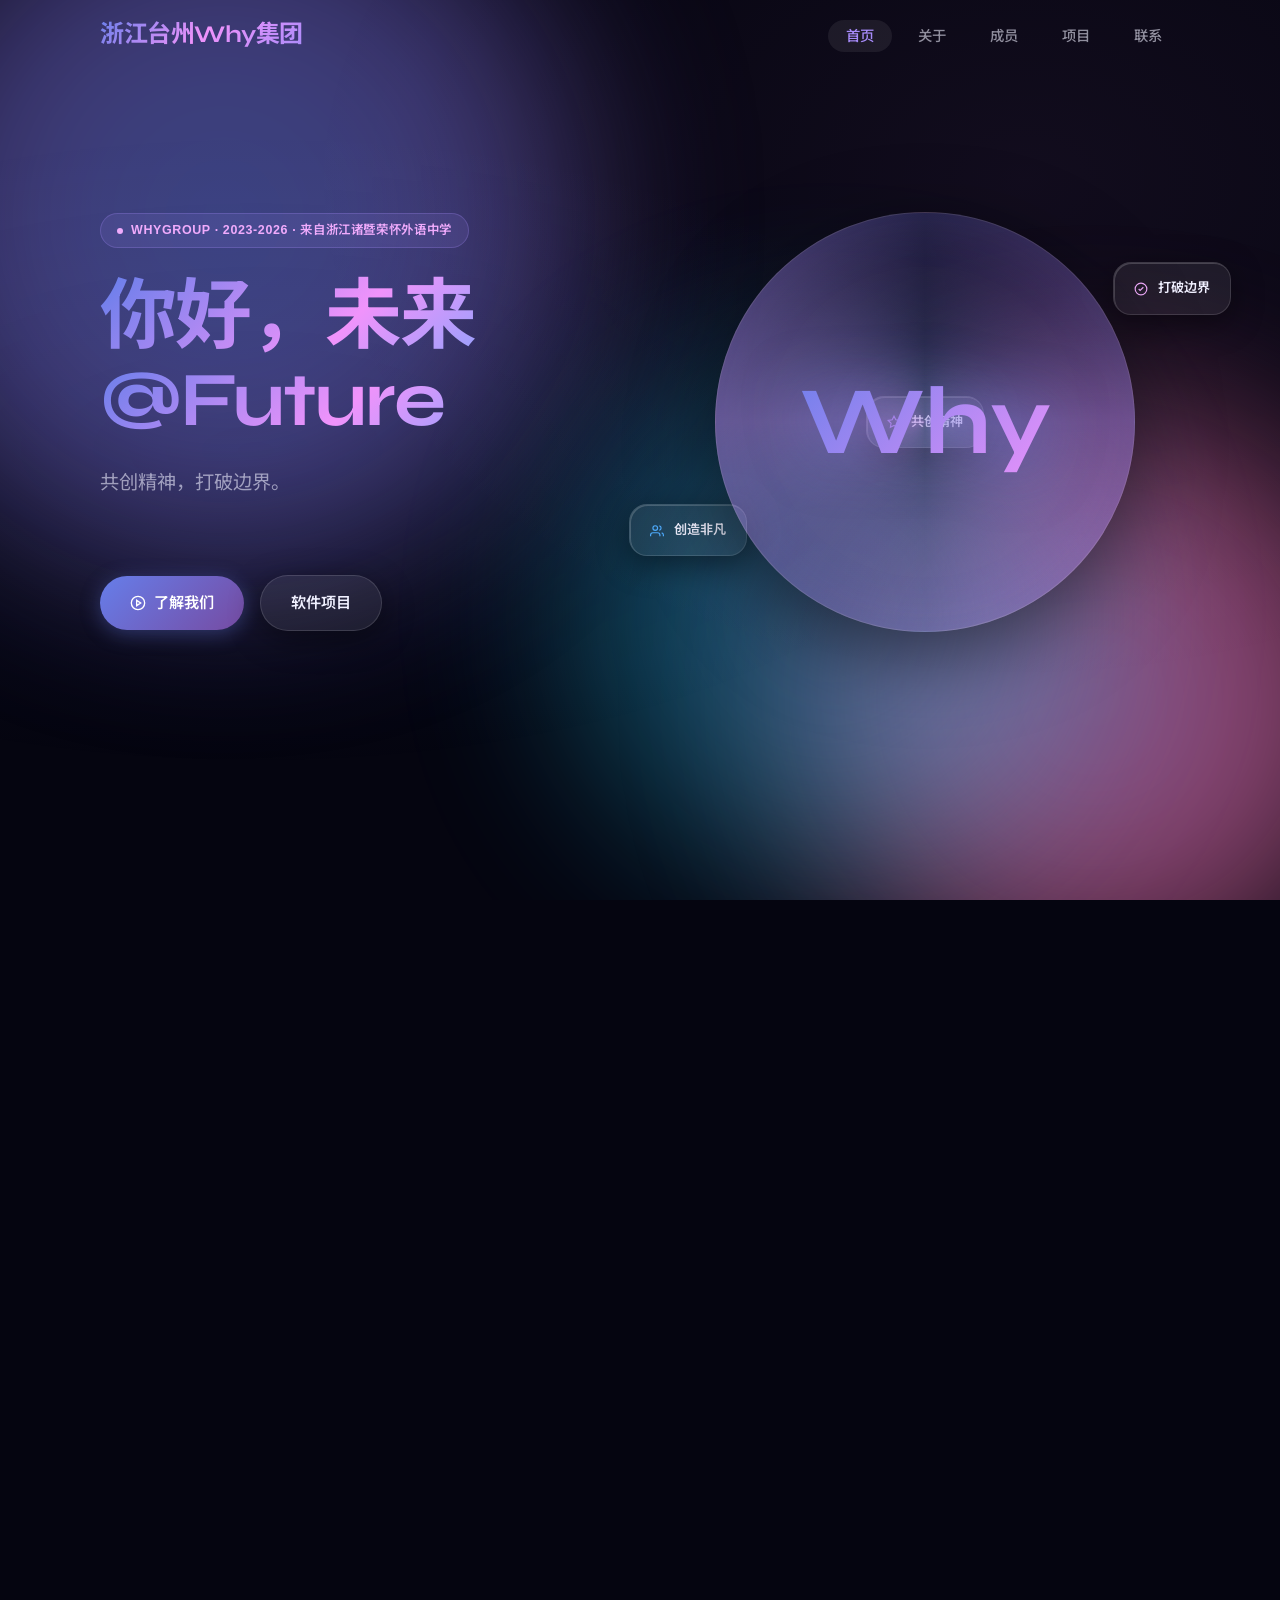
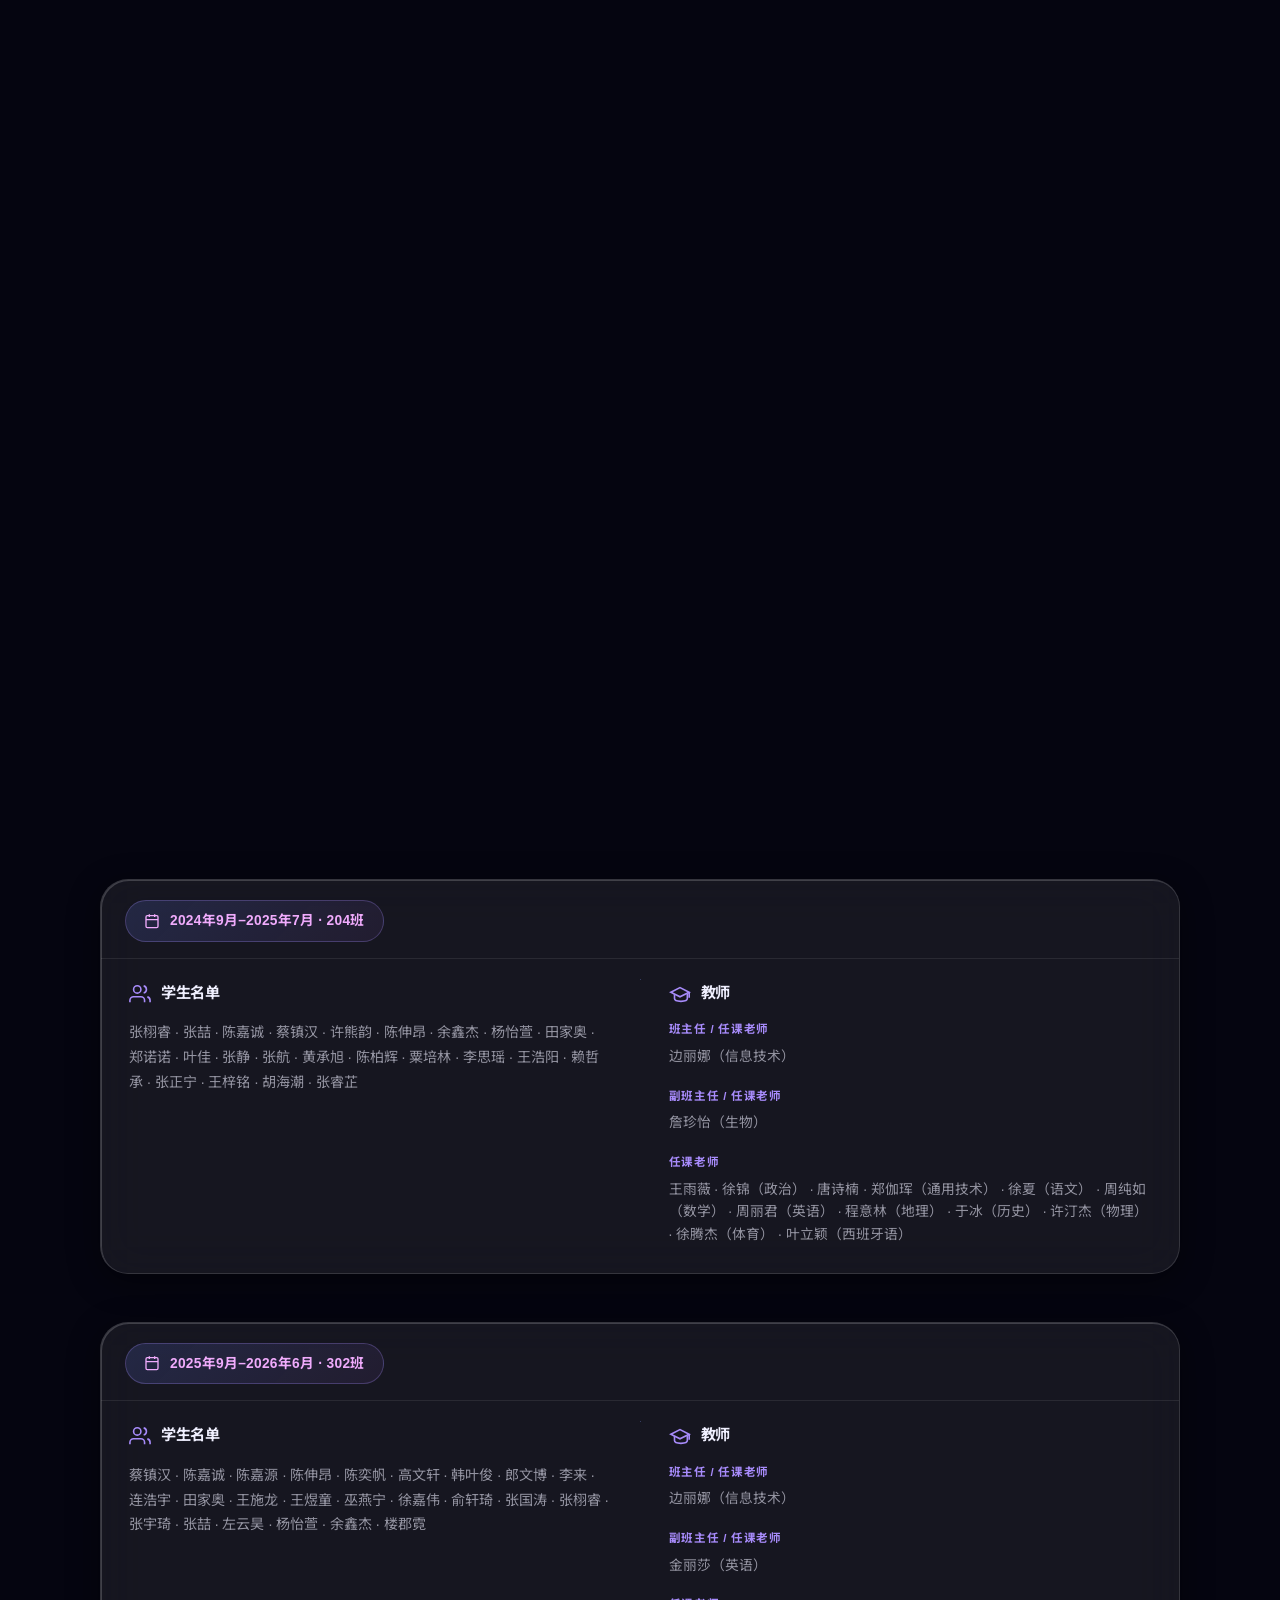
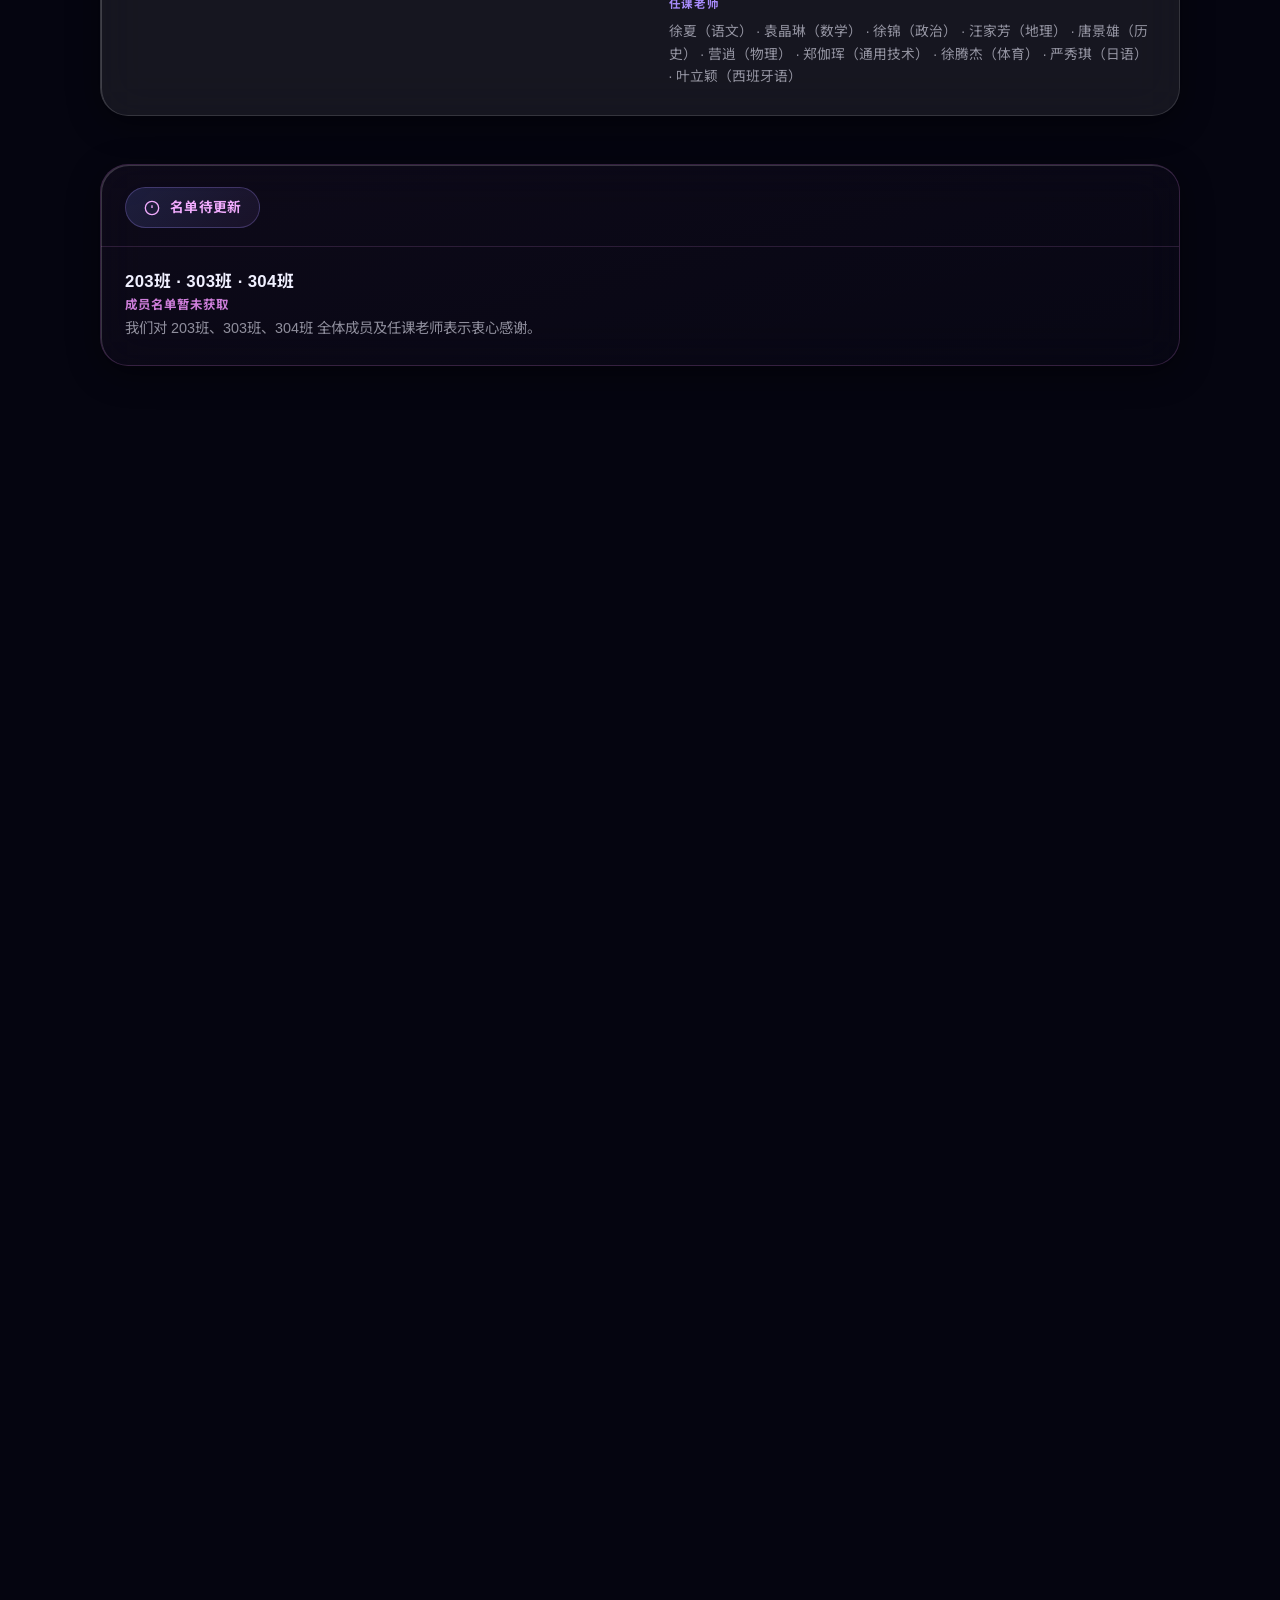
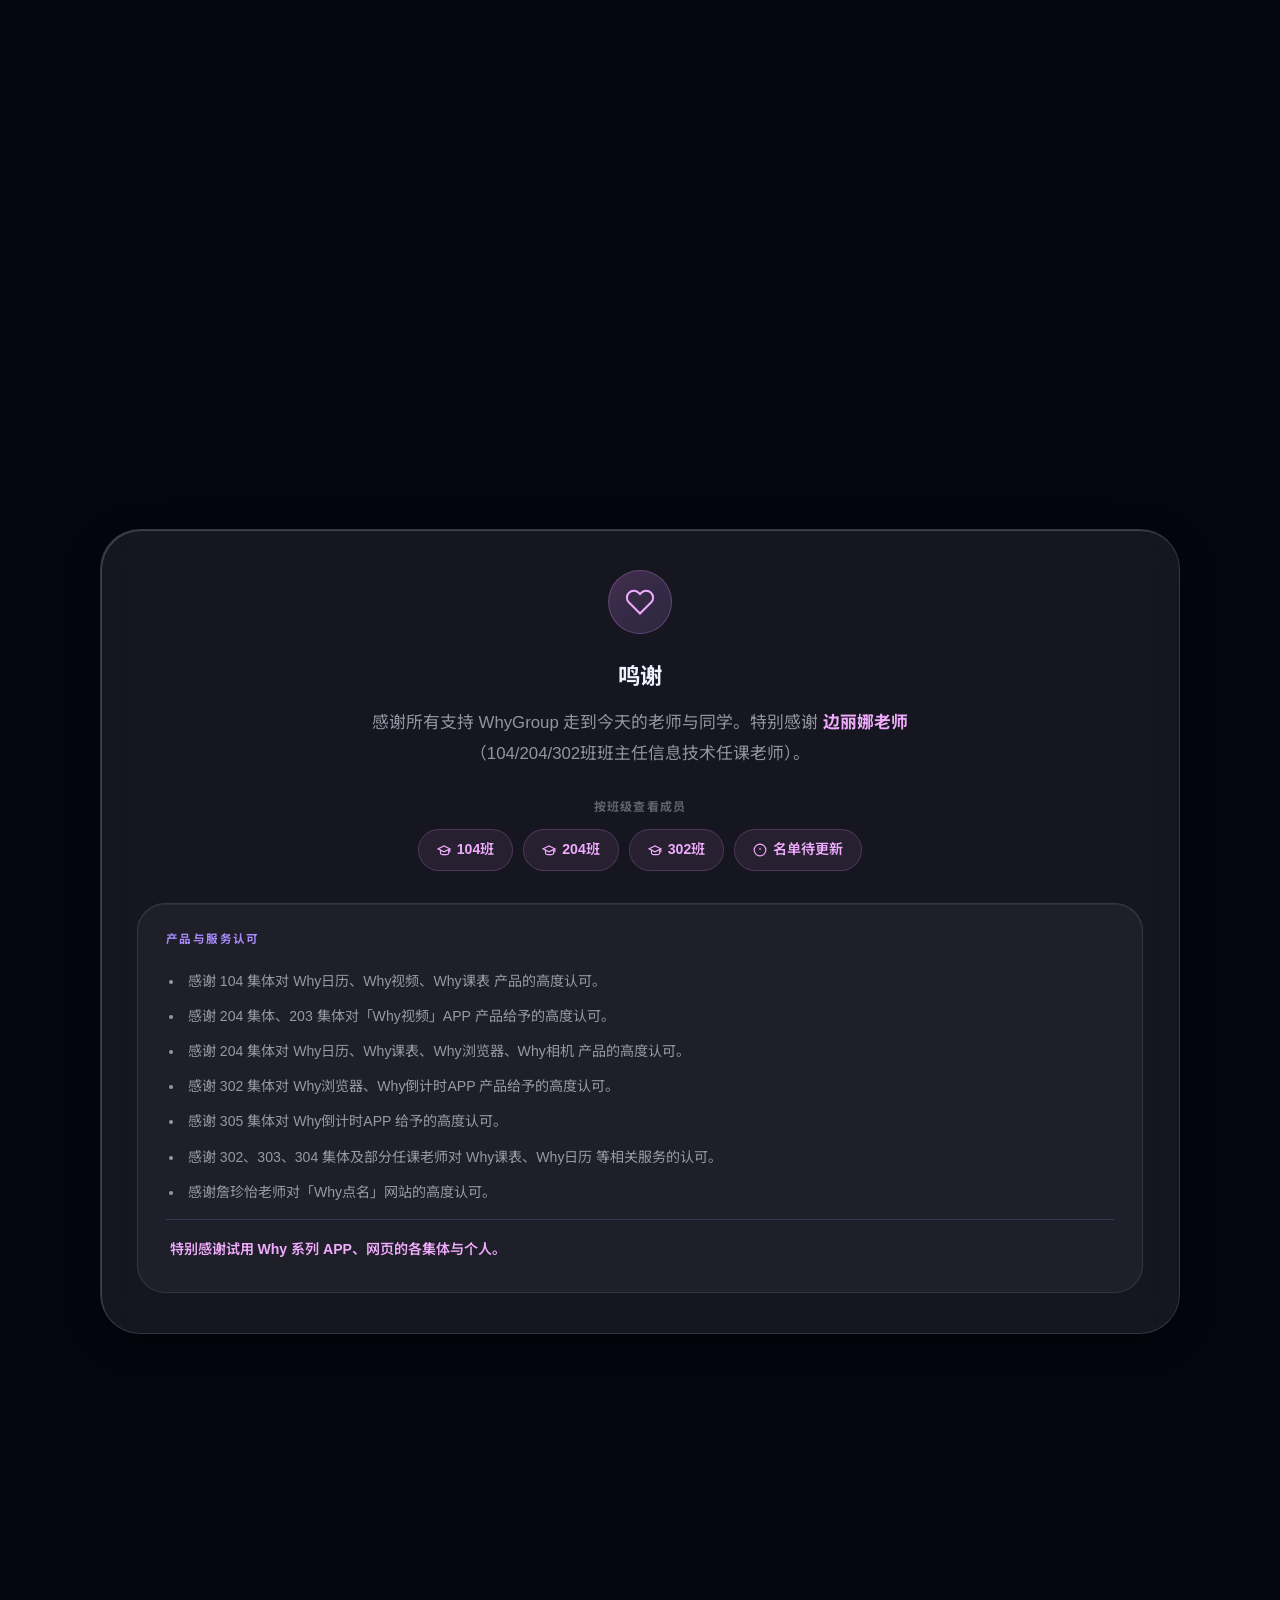
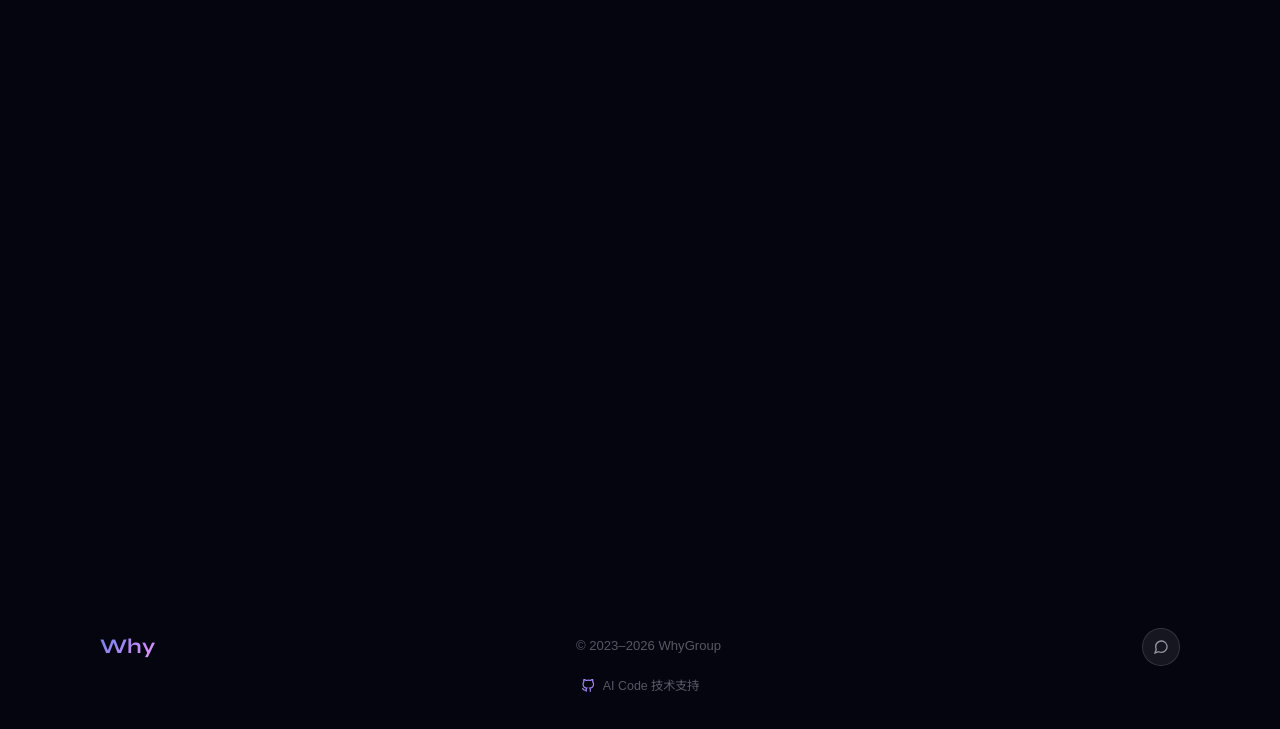
==== index.html @ 516030d2 "Add files via upload" ====
<!DOCTYPE html>
<html lang="zh-CN">
<head>
  <meta charset="UTF-8" />
  <meta name="viewport" content="width=device-width, initial-scale=1.0" />
  <title>WhyGroup官网</title>
  <meta name="description" content="WhyGroup 是一个团体." />
  <link rel="preconnect" href="https://fonts.googleapis.com" />
  <link rel="preconnect" href="https://fonts.gstatic.com" crossorigin />
  <link href="https://fonts.googleapis.com/css2?family=Syne:wght@400;500;600;700;800&family=Noto+Sans+SC:wght@300;400;500;600;700;900&family=DM+Sans:wght@300;400;500;600&display=swap" rel="stylesheet" />
  <link rel="stylesheet" href="style.css" />
  <!--[if IE]><meta http-equiv="refresh" content="0; url=ie.html"><![endif]-->
  <!--[if !IE]><!-->
  <script>
    (function() {
      var ua = navigator.userAgent;
      if (
        /MSIE\s\d+\.\d+/.test(ua) ||
        /Trident\/\d+\.\d+/.test(ua) && /rv:\d+\.\d+/.test(ua)
      ) {
        window.location.replace('ie.html');
      }
    })();
  </script>
  <!--<![endif]-->
</head>
<body>

<!-- Animated Background Canvas -->
<div class="bg-canvas" aria-hidden="true">
  <div class="blob blob-1"></div>
  <div class="blob blob-2"></div>
  <div class="blob blob-3"></div>
</div>

<!-- Main Wrapper -->
<div class="wrapper">

  <!-- ====== NAVIGATION ====== -->
  <nav class="nav" id="nav" role="navigation" aria-label="主导航">
    <div class="container">
      <div class="nav-inner">
        <a href="#hero" class="nav-logo" aria-label="WhyGroup 首页">浙江台州Why集团</a>

        <ul class="nav-links" role="list">
          <li><a href="#hero" class="nav-link active" data-section="hero">首页</a></li>
          <li><a href="#about" class="nav-link" data-section="about">关于</a></li>
          <li><a href="#members" class="nav-link" data-section="members">成员</a></li>
          <li><a href="#projects" class="nav-link" data-section="projects">项目</a></li>
          <li><a href="#contact" class="nav-link" data-section="contact">联系</a></li>
        </ul>

        <button class="nav-toggle" id="navToggle" aria-label="打开菜单" aria-expanded="false">
          <span></span><span></span><span></span>
        </button>
      </div>
    </div>
  </nav>

  <!-- Mobile Menu -->
  <div class="mobile-menu" id="mobileMenu" role="dialog" aria-label="移动端菜单">
    <a href="#hero" data-section="hero">首页</a>
    <a href="#about" data-section="about">关于</a>
    <a href="#members" data-section="members">成员</a>
    <a href="#projects" data-section="projects">项目</a>
    <a href="#contact" data-section="contact">联系</a>
  </div>

  <!-- ====== HERO ====== -->
  <section class="hero" id="hero">
    <div class="container">
      <div class="hero-inner">

        <div class="hero-content">
          <div class="hero-badge">
            <span class="hero-badge-dot"></span>
            WhyGroup · 2023-2026 · 来自浙江诸暨荣怀外语中学
          </div>

          <h1 class="hero-title">
            <span class="hero-title-line hero-title-gradient">你好，未来</span>
            <span class="hero-title-line hero-title-gradient">@Future</span>
          </h1>

          <p class="hero-subtitle">
            感谢您加入Why Group.
          </p>

          <div class="hero-actions">
            <a href="#about" class="btn btn-primary">
              <svg viewBox="0 0 24 24" width="16" height="16" stroke="currentColor" stroke-width="2" fill="none"><circle cx="12" cy="12" r="10"/><polygon points="10,8 16,12 10,16"/></svg>
              了解我们
            </a>
            <a href="#projects" class="btn btn-glass">
              软件项目
            </a>
          </div>
        </div>

        <div class="hero-visual" aria-hidden="true">
          <div class="hero-float-card glass">
            <svg viewBox="0 0 24 24" width="14" height="14" stroke="#a78bfa" stroke-width="2" fill="none" style="display:inline;vertical-align:middle;margin-right:6px"><path d="M12 2L15.09 8.26L22 9.27L17 14.14L18.18 21.02L12 17.77L5.82 21.02L7 14.14L2 9.27L8.91 8.26L12 2Z"/></svg>
            共创精神
          </div>
          <div class="hero-float-card glass">
            <svg viewBox="0 0 24 24" width="14" height="14" stroke="#f0abfc" stroke-width="2" fill="none" style="display:inline;vertical-align:middle;margin-right:6px"><circle cx="12" cy="12" r="10"/><path d="M8 12l2.5 2.5L16 9"/></svg>
            打破边界
          </div>
          <div class="hero-float-card glass">
            <svg viewBox="0 0 24 24" width="14" height="14" stroke="#4facfe" stroke-width="2" fill="none" style="display:inline;vertical-align:middle;margin-right:6px"><path d="M17 21v-2a4 4 0 0 0-4-4H5a4 4 0 0 0-4 4v2"/><circle cx="9" cy="7" r="4"/><path d="M23 21v-2a4 4 0 0 0-3-3.87"/><path d="M16 3.13a4 4 0 0 1 0 7.75"/></svg>
            创造非凡
          </div>
          <div class="hero-orb">
            <span class="hero-orb-inner">Why</span>
          </div>
        </div>

      </div>
    </div>
  </section>

  <!-- ====== ABOUT ====== -->
  <section class="about" id="about">
    <div class="container">
      <div class="reveal">
        <span class="section-label">About Us</span>
        <h2 class="section-title">我们是谁？</h2>
        <p class="section-desc">Why Group的组成</p>
      </div>

      <div class="about-grid">
        <div class="about-card glass reveal reveal-delay-1">
          <div class="about-icon">
            <svg viewBox="0 0 24 24"><path d="M17 21v-2a4 4 0 0 0-4-4H5a4 4 0 0 0-4 4v2"/><circle cx="9" cy="7" r="4"/><path d="M23 21v-2a4 4 0 0 0-3-3.87"/><path d="M16 3.13a4 4 0 0 1 0 7.75"/></svg>
          </div>
          <h3>共创精神</h3>
          <p>每个人的想法都是拼图的一块，汇聚在一起才能看到全貌。</p>
        </div>

        <div class="about-card glass reveal reveal-delay-2">
          <div class="about-icon">
            <svg viewBox="0 0 24 24"><polygon points="13 2 3 14 12 14 11 22 21 10 12 10 13 2"/></svg>
          </div>
          <h3>创造非凡</h3>
          <p>创造不一样的优秀产品！</p>
        </div>


        <div class="about-card glass reveal reveal-delay-1">
          <div class="about-icon">
            <svg viewBox="0 0 24 24"><path d="M12 20h9"/><path d="M16.5 3.5a2.121 2.121 0 0 1 3 3L7 19l-4 1 1-4L16.5 3.5z"/></svg>
          </div>
          <h3>持续创造</h3>
          <p>用作品说话，让创意不断延续，在实践中成长。</p>
        </div>
      </div>
    </div>
  </section>

  <!-- ====== MEMBERS ====== -->
  <section class="members" id="members">
    <div class="container">
      <div class="reveal">
        <span class="section-label">Our People</span>
        <h2 class="section-title">我们的成员</h2>
        <p class="section-desc">Why Group的成员</p>
      </div>

      <!-- 成员说明 -->
      <div class="members-notice reveal reveal-delay-1">
        <svg viewBox="0 0 24 24"><circle cx="12" cy="12" r="10"/><line x1="12" y1="8" x2="12" y2="12"/><line x1="12" y1="16" x2="12.01" y2="16"/></svg>
        <p>
          WhyGroup 成员覆盖学生、任课老师与班主任。<br />
          若有疑问请联系微信：<strong>Caizhenhan2008</strong> 或 <strong>2978298500@qq.com</strong>
        </p>
      </div>

      <!-- 2023–2024 · 104班（整合卡片） -->
      <div class="class-group" id="class-104">
        <article class="class-panel glass reveal reveal-delay-1" id="anchor-104">
          <header class="class-panel__header">
            <div class="class-panel__period">
              <svg viewBox="0 0 24 24" width="16" height="16" stroke="currentColor" stroke-width="2" fill="none" aria-hidden="true"><rect x="3" y="4" width="18" height="18" rx="2" ry="2"/><line x1="16" y1="2" x2="16" y2="6"/><line x1="8" y1="2" x2="8" y2="6"/><line x1="3" y1="10" x2="21" y2="10"/></svg>
              <span>2023年9月–2024年7月 · 104班</span>
            </div>
          </header>
          <div class="class-panel__body">
            <section class="class-panel__section" aria-labelledby="m104-students">
              <div class="class-panel__section-head">
                <svg class="class-panel__icon" viewBox="0 0 24 24" fill="none" stroke="currentColor" stroke-width="1.75" aria-hidden="true"><path d="M17 21v-2a4 4 0 0 0-4-4H5a4 4 0 0 0-4 4v2"/><circle cx="9" cy="7" r="4"/><path d="M23 21v-2a4 4 0 0 0-3-3.87"/><path d="M16 3.13a4 4 0 0 1 0 7.75"/></svg>
                <h3 id="m104-students" class="class-panel__section-title">学生名单</h3>
              </div>
              <p class="class-panel__names">陈嘉诚 · 杨智纬 · 吴承祥 · 李孝晨 · 张静 · 李若熙 · 张航 · 郑诺诺 · 王浩阳 · 张栩睿 · 方思彤 · 蔡镇汉 · 陈伸昂 · 李思瑶 · 田家奥 · 王紫涵 · 周中泰 · 叶佳 · 韩正 · 黄承旭 · 余鑫杰 · 李欣泽</p>
            </section>
            <div class="class-panel__divider" role="presentation"></div>
            <section class="class-panel__section" aria-labelledby="m104-teachers">
              <div class="class-panel__section-head">
                <svg class="class-panel__icon" viewBox="0 0 24 24" fill="none" stroke="currentColor" stroke-width="1.75" aria-hidden="true"><path d="M22 10v6M2 10l10-5 10 5-10 5z"/><path d="M6 12v5c0 1.657 3.134 3 7 3s7-1.343 7-3v-5"/></svg>
                <h3 id="m104-teachers" class="class-panel__section-title">教师</h3>
              </div>
              <dl class="class-panel__dl">
                <dt>班主任</dt>
                <dd>边丽娜</dd>
                <dt>副班主任 / 任课老师</dt>
                <dd>周丽君（英语）</dd>
                <dt>任课老师</dt>
                <dd>史川秀子（信息技术） · 季钰堃（通用技术） · 张意佳 · 王雨薇（政治） · 李雨杰 · 刘伟宁（地理） · 郭珍珍（生物） · 王姝（历史） · 詹超杰（化学） · 徐腾杰（体育） · 孙艺珂（物理） · 周旖（语文） · 申秀霞（数学）</dd>
              </dl>
            </section>
          </div>
        </article>
      </div>

      <!-- 2024–2025 · 204班（整合卡片 + 203 附注） -->
      <div class="class-group">
        <article class="class-panel glass reveal reveal-delay-1" id="anchor-204">
          <header class="class-panel__header">
            <div class="class-panel__period">
              <svg viewBox="0 0 24 24" width="16" height="16" stroke="currentColor" stroke-width="2" fill="none" aria-hidden="true"><rect x="3" y="4" width="18" height="18" rx="2" ry="2"/><line x1="16" y1="2" x2="16" y2="6"/><line x1="8" y1="2" x2="8" y2="6"/><line x1="3" y1="10" x2="21" y2="10"/></svg>
              <span>2024年9月–2025年7月 · 204班</span>
            </div>
          </header>
          <div class="class-panel__body">
            <section class="class-panel__section" aria-labelledby="m204-students">
              <div class="class-panel__section-head">
                <svg class="class-panel__icon" viewBox="0 0 24 24" fill="none" stroke="currentColor" stroke-width="1.75" aria-hidden="true"><path d="M17 21v-2a4 4 0 0 0-4-4H5a4 4 0 0 0-4 4v2"/><circle cx="9" cy="7" r="4"/><path d="M23 21v-2a4 4 0 0 0-3-3.87"/><path d="M16 3.13a4 4 0 0 1 0 7.75"/></svg>
                <h3 id="m204-students" class="class-panel__section-title">学生名单</h3>
              </div>
              <p class="class-panel__names">张栩睿 · 张喆 · 陈嘉诚 · 蔡镇汉 · 许熊韵 · 陈伸昂 · 余鑫杰 · 杨怡萱 · 田家奥 · 郑诺诺 · 叶佳 · 张静 · 张航 · 黄承旭 · 陈柏辉 · 粟培林 · 李思瑶 · 王浩阳 · 赖哲承 · 张正宁 · 王梓铭 · 胡海潮 · 张睿芷</p>
            </section>
            <div class="class-panel__divider" role="presentation"></div>
            <section class="class-panel__section" aria-labelledby="m204-teachers">
              <div class="class-panel__section-head">
                <svg class="class-panel__icon" viewBox="0 0 24 24" fill="none" stroke="currentColor" stroke-width="1.75" aria-hidden="true"><path d="M22 10v6M2 10l10-5 10 5-10 5z"/><path d="M6 12v5c0 1.657 3.134 3 7 3s7-1.343 7-3v-5"/></svg>
                <h3 id="m204-teachers" class="class-panel__section-title">教师</h3>
              </div>
              <dl class="class-panel__dl">
                <dt>班主任 / 任课老师</dt>
                <dd>边丽娜（信息技术）</dd>
                <dt>副班主任 / 任课老师</dt>
                <dd>詹珍怡（生物）</dd>
                <dt>任课老师</dt>
                <dd>王雨薇 · 徐锦（政治） · 唐诗楠 · 郑伽珲（通用技术） · 徐夏（语文） · 周纯如（数学） · 周丽君（英语） · 程意林（地理） · 于冰（历史） · 许汀杰（物理） · 徐腾杰（体育） · 叶立颖（西班牙语）</dd>
              </dl>
            </section>
          </div>
        </article>
      </div>

      <!-- 2025–2026 · 302班（整合卡片） -->
      <div class="class-group">
        <article class="class-panel glass reveal reveal-delay-1" id="anchor-302">
          <header class="class-panel__header">
            <div class="class-panel__period">
              <svg viewBox="0 0 24 24" width="16" height="16" stroke="currentColor" stroke-width="2" fill="none" aria-hidden="true"><rect x="3" y="4" width="18" height="18" rx="2" ry="2"/><line x1="16" y1="2" x2="16" y2="6"/><line x1="8" y1="2" x2="8" y2="6"/><line x1="3" y1="10" x2="21" y2="10"/></svg>
              <span>2025年9月–2026年6月 · 302班</span>
            </div>
          </header>
          <div class="class-panel__body">
            <section class="class-panel__section" aria-labelledby="m302-students">
              <div class="class-panel__section-head">
                <svg class="class-panel__icon" viewBox="0 0 24 24" fill="none" stroke="currentColor" stroke-width="1.75" aria-hidden="true"><path d="M17 21v-2a4 4 0 0 0-4-4H5a4 4 0 0 0-4 4v2"/><circle cx="9" cy="7" r="4"/><path d="M23 21v-2a4 4 0 0 0-3-3.87"/><path d="M16 3.13a4 4 0 0 1 0 7.75"/></svg>
                <h3 id="m302-students" class="class-panel__section-title">学生名单</h3>
              </div>
              <p class="class-panel__names">蔡镇汉 · 陈嘉诚 · 陈嘉源 · 陈伸昂 · 陈奕帆 · 高文轩 · 韩叶俊 · 郎文博 · 李来 · 连浩宇 · 田家奥 · 王施龙 · 王煜童 · 巫燕宁 · 徐嘉伟 · 俞轩琦 · 张国涛 · 张栩睿 · 张宇琦 · 张喆 · 左云昊 · 杨怡萱 · 余鑫杰 · 楼郡霓</p>
            </section>
            <div class="class-panel__divider" role="presentation"></div>
            <section class="class-panel__section" aria-labelledby="m302-teachers">
              <div class="class-panel__section-head">
                <svg class="class-panel__icon" viewBox="0 0 24 24" fill="none" stroke="currentColor" stroke-width="1.75" aria-hidden="true"><path d="M22 10v6M2 10l10-5 10 5-10 5z"/><path d="M6 12v5c0 1.657 3.134 3 7 3s7-1.343 7-3v-5"/></svg>
                <h3 id="m302-teachers" class="class-panel__section-title">教师</h3>
              </div>
              <dl class="class-panel__dl">
                <dt>班主任 / 任课老师</dt>
                <dd>边丽娜（信息技术）</dd>
                <dt>副班主任 / 任课老师</dt>
                <dd>金丽莎（英语）</dd>
                <dt>任课老师</dt>
                <dd>徐夏（语文） · 袁晶琳（数学） · 徐锦（政治） · 汪家芳（地理） · 唐景雄（历史） · 营逍（物理） · 郑伽珲（通用技术） · 徐腾杰（体育） · 严秀琪（日语） · 叶立颖（西班牙语）</dd>
              </dl>
            </section>
          </div>
        </article>
      </div>

      <!-- 名单待更新 · 203 / 303 / 304 -->
      <div class="class-group">
        <article class="class-panel class-panel--pending glass reveal reveal-delay-1" id="anchor-pending">
          <header class="class-panel__header class-panel__header--pending">
            <div class="class-panel__period class-panel__period--pending">
              <svg viewBox="0 0 24 24" width="16" height="16" stroke="currentColor" stroke-width="2" fill="none" aria-hidden="true"><circle cx="12" cy="12" r="10"/><line x1="12" y1="8" x2="12" y2="12"/><line x1="12" y1="16" x2="12.01" y2="16"/></svg>
              <span>名单待更新</span>
            </div>
          </header>
          <div class="class-panel__body class-panel__body--pending">
            <h3 class="class-panel__pending-title">203班 · 303班 · 304班</h3>
            <p class="class-panel__pending-status">成员名单暂未获取</p>
            <p class="class-panel__pending-desc">我们对 203班、303班、304班 全体成员及任课老师<span class="class-panel__pending-desc-phrase">表示衷心感谢。</span></p>
          </div>
        </article>
      </div>



    </div>
  </section>

  <!-- ====== PROJECTS ====== -->
  <section class="projects" id="projects">
    <div class="container">
      <div class="reveal">
        <span class="section-label">Our Projects</span>
        <h2 class="section-title">软件项目</h2>
        <p class="section-desc">每个项目都是一次全新的实验，跨越工具、数字与品牌的边界。</p>
      </div>

      <div class="projects-filter reveal reveal-delay-1">
        <button class="filter-pill active" data-filter="all">全部</button>
        <button class="filter-pill" data-filter="download">下载</button>
        <button class="filter-pill" data-filter="tool">工具</button>
        <button class="filter-pill" data-filter="web">网站</button>
      </div>

      <div class="projects-grid" id="projectsGrid">
        <!-- WhyBrowser -->
        <div class="project-card glass reveal reveal-delay-1" data-category="download tool" data-project="0">
          <img class="project-thumb" src="Resources/App/WhyBrowser.png" alt="WhyBrowser 浏览器" loading="lazy" />
          <div class="project-tags">
            <span class="project-tag">下载</span>
            <span class="project-tag">工具</span>
          </div>
          <h3 class="project-title">WhyBrowser · Why浏览器</h3>
          <p class="project-desc">WhyGroup成员自己开发的浏览器，基于Electron架构，拥有多项特色功能！</p>
          <div class="project-card-footer">
            <span class="project-year">最近更新:2026年</span>
            <div class="project-arrow">
              <svg viewBox="0 0 24 24"><line x1="5" y1="12" x2="19" y2="12"/><polyline points="12 5 19 12 12 19"/></svg>
            </div>
          </div>
        </div>

        <!-- Countdown WhyAPP -->
        <div class="project-card glass reveal reveal-delay-2" data-category="download tool" data-project="1">
          <img class="project-thumb" src="Resources/App/Countdown.png" alt="Countdown WhyAPP" loading="lazy" />
          <div class="project-tags">
            <span class="project-tag">下载</span>
            <span class="project-tag">工具</span>
          </div>
          <h3 class="project-title">Countdown · Why倒计时工具</h3>
          <p class="project-desc">WhyGroup成员自己开发的倒计时工具，支持大时钟以及桌面小组件，让重要时刻不再错过。</p>
          <div class="project-card-footer">
            <span class="project-year">最近更新:2026年</span>
            <div class="project-arrow">
              <svg viewBox="0 0 24 24"><line x1="5" y1="12" x2="19" y2="12"/><polyline points="12 5 19 12 12 19"/></svg>
            </div>
          </div>
        </div>

        <!-- 上课点名网站 -->
        <div class="project-card glass reveal reveal-delay-3" data-category="web tool" data-project="3">
          <img class="project-thumb" src="Resources/App/RollCall.png" alt="上课点名网站" loading="lazy" />
          <div class="project-tags">
            <span class="project-tag">网站</span>
            <span class="project-tag">工具</span>
          </div>
          <h3 class="project-title">上课点名 · 在线点名工具</h3>
          <p class="project-desc">简洁高效的课堂随机点名工具，支持名单导入、点名历史记录与数据分析，老师上课的好帮手。</p>
          <div class="project-card-footer">
            <span class="project-year">上次更新:2025年</span>
            <div class="project-arrow">
              <svg viewBox="0 0 24 24"><line x1="5" y1="12" x2="19" y2="12"/><polyline points="12 5 19 12 12 19"/></svg>
            </div>
          </div>
        </div>

        <!-- 下载条：占网格中与第三张项目卡同行的空白列（2 列布局下） -->
        <div class="projects-downloads-inline reveal reveal-delay-3" data-category="download tool web">
          <div class="download-btn-wrap glass reveal reveal-delay-2">
            <div class="download-info">
              <div class="download-icon">
                <svg viewBox="0 0 24 24"><path d="M21 15v4a2 2 0 0 1-2 2H5a2 2 0 0 1-2-2v-4"/><polyline points="7 10 12 15 17 10"/><line x1="12" y1="15" x2="12" y2="3"/></svg>
              </div>
              <div>
                <div class="download-name">WhyBrowser 浏览器</div>
                <div class="download-size" id="whybrowserVersionHint">支持Windows 10/11操作系统 · 正在获取版本…</div>
              </div>
            </div>
            <a href="#" class="btn-download" id="whybrowserDownload" data-href="" rel="noopener noreferrer" target="_blank">
              <svg viewBox="0 0 24 24"><path d="M21 15v4a2 2 0 0 1-2 2H5a2 2 0 0 1-2-2v-4"/><polyline points="7 10 12 15 17 10"/><line x1="12" y1="15" x2="12" y2="3"/></svg>
              下载 WhyBrowser
            </a>
          </div>

          <div class="download-btn-wrap glass reveal reveal-delay-3">
            <div class="download-info">
              <div class="download-icon">
                <svg viewBox="0 0 24 24"><circle cx="12" cy="12" r="10"/><polyline points="12 6 12 12 16 14"/></svg>
              </div>
              <div>
                <div class="download-name">Countdown — WhyAPP</div>
                <div class="download-size" id="countdownVersionHint">支持Windows 10/11操作系统 · 倒计时工具</div>
              </div>
            </div>
            <a href="#" class="btn-download" id="countdownDownload" data-href="" rel="noopener noreferrer" target="_blank">
              <svg viewBox="0 0 24 24"><path d="M21 15v4a2 2 0 0 1-2 2H5a2 2 0 0 1-2-2v-4"/><polyline points="7 10 12 15 17 10"/><line x1="12" y1="15" x2="12" y2="3"/></svg>
              下载 倒计时APP
            </a>
          </div>

          <div class="download-btn-wrap glass reveal reveal-delay-4">
            <div class="download-info">
              <div class="download-icon">
                <svg viewBox="0 0 24 24"><circle cx="12" cy="12" r="10"/><line x1="2" y1="12" x2="22" y2="12"/><path d="M12 2a15.3 15.3 0 0 1 4 10 15.3 15.3 0 0 1-4 10 15.3 15.3 0 0 1-4-10 15.3 15.3 0 0 1 4-10z"/></svg>
              </div>
              <div>
                <div class="download-name">在线点名工具 · 网页版</div>
                <div class="download-size">名单导入、随机点名、历史记录 · 打开即用</div>
              </div>
            </div>
            <a href="RollCallSystem/index.html" class="btn-visit" target="_blank">
              <svg viewBox="0 0 24 24"><path d="M18 13v6a2 2 0 0 1-2 2H5a2 2 0 0 1-2-2V8a2 2 0 0 1 2-2h6"/><polyline points="15 3 21 3 21 9"/><line x1="10" y1="14" x2="21" y2="3"/></svg>
              立即访问
            </a>
          </div>
        </div>

      </div>

    </div>
  </section>

  <!-- ====== SPECIAL THANKS ====== -->
  <section class="thanks-section" id="thanks">
    <div class="container">
      <div class="thanks-card glass reveal">
        <div class="thanks-icon">
          <svg viewBox="0 0 24 24"><path d="M20.84 4.61a5.5 5.5 0 0 0-7.78 0L12 5.67l-1.06-1.06a5.5 5.5 0 0 0-7.78 7.78l1.06 1.06L12 21.23l7.78-7.78 1.06-1.06a5.5 5.5 0 0 0 0-7.78z"/></svg>
        </div>
        <h3>鸣谢</h3>
        <p class="section-desc" style="margin:0 auto; text-align:center;">
          感谢所有支持 WhyGroup 走到今天的老师与同学。特别感谢 <strong style="color:var(--accent-2);">边丽娜老师</strong>（104/204/302班班主任信息技术任课老师）。
        </p>

        <!-- 班级跳转入口 — 点击跳转至成员区域 -->
        <div style="margin-top:28px;">
          <p style="font-size:0.75rem; font-weight:700; color:var(--text-muted); text-transform:uppercase; letter-spacing:0.1em; margin-bottom:12px; text-align:center;">按班级查看成员</p>
          <div style="display:flex; gap:10px; flex-wrap:wrap; justify-content:center;">
            <a href="#anchor-104" class="thanks-pill" style="text-decoration:none; cursor:pointer;">
              <svg viewBox="0 0 24 24"><path d="M22 10v6M2 10l10-5 10 5-10 5z"/><path d="M6 12v5c0 1.657 3.134 3 7 3s7-1.343 7-3v-5"/></svg>
              104班
            </a>
            <a href="#anchor-204" class="thanks-pill" style="text-decoration:none; cursor:pointer;">
              <svg viewBox="0 0 24 24"><path d="M22 10v6M2 10l10-5 10 5-10 5z"/><path d="M6 12v5c0 1.657 3.134 3 7 3s7-1.343 7-3v-5"/></svg>
              204班
            </a>
            <a href="#anchor-302" class="thanks-pill" style="text-decoration:none; cursor:pointer;">
              <svg viewBox="0 0 24 24"><path d="M22 10v6M2 10l10-5 10 5-10 5z"/><path d="M6 12v5c0 1.657 3.134 3 7 3s7-1.343 7-3v-5"/></svg>
              302班
            </a>
            <a href="#anchor-pending" class="thanks-pill" style="text-decoration:none; cursor:pointer;">
              <svg viewBox="0 0 24 24"><circle cx="12" cy="12" r="10"/><line x1="12" y1="8" x2="12" y2="12"/><line x1="12" y1="16" x2="12.01" y2="16"/></svg>
              名单待更新
            </a>
          </div>
        </div>

        <!-- 产品与服务认可 -->
        <div class="thanks-recognition reveal reveal-delay-1">
          <p class="thanks-recognition__label">产品与服务认可</p>
          <ul class="thanks-recognition__list">
            <li>感谢 104 集体对 Why日历、Why视频、Why课表 产品的高度认可。</li>
            <li>感谢 204 集体、203 集体对「Why视频」APP 产品给予的高度认可。</li>
            <li>感谢 204 集体对 Why日历、Why课表、Why浏览器、Why相机 产品的高度认可。</li>
            <li>感谢 302 集体对 Why浏览器、Why倒计时APP 产品给予的高度认可。</li>
            <li>感谢 305 集体对 Why倒计时APP 给予的高度认可。</li>
            <li>感谢 302、303、304 集体及部分任课老师对 Why课表、Why日历 等相关服务的认可。</li>
            <li>感谢詹珍怡老师对「Why点名」网站的高度认可。</li>
            <li class="thanks-recognition__highlight">特别感谢试用 Why 系列 APP、网页的各集体与个人。</li>
          </ul>
        </div>

        <!-- 特别顾问 -->
      </div>
    </div>
  </section>

  <!-- ====== CONTACT ====== -->
  <section class="contact" id="contact">
    <div class="container">
      <div class="reveal">
        <span class="section-label">Get In Touch</span>
        <h2 class="section-title">联系到我们</h2>
        <p class="section-desc">有问题或想法，欢迎随时联系。</p>
      </div>

      <div class="contact-layout">
        <!-- Contact Info -->
        <div class="contact-info reveal reveal-delay-1">
          <div class="contact-info-card glass">
            <h3>联系方式</h3>
            <p>有问题或想法？欢迎随时联系。</p>
            <div class="contact-links">
              <a href="mailto:2978298500@qq.com" class="contact-link">
                <svg viewBox="0 0 24 24"><path d="M4 4h16c1.1 0 2 .9 2 2v12c0 1.1-.9 2-2 2H4c-1.1 0-2-.9-2-2V6c0-1.1.9-2 2-2z"/><polyline points="22,6 12,13 2,6"/></svg>
                2978298500@qq.com
              </a>
              <a href="weixin://dl/add?contact=Caizhenhan2008" class="contact-link">
                <svg viewBox="0 0 24 24"><path d="M21 11.5a8.38 8.38 0 0 1-.9 3.8 8.5 8.5 0 0 1-7.6 4.7 8.38 8.38 0 0 1-3.8-.9L3 21l1.9-5.7a8.38 8.38 0 0 1-.9-3.8 8.5 8.5 0 0 1 4.7-7.6 8.38 8.38 0 0 1 3.8-.9h.5a8.48 8.48 0 0 1 8 8v.5z"/></svg>
                微信：Caizhenhan2008
              </a>
            </div>
          </div>
        </div>

        <div class="contact-feedback reveal reveal-delay-2">
          <div class="contact-info-card glass">
            <h3>留言反馈</h3>
            <p>欢迎通过问卷星留言板提出建议、反馈使用体验，反馈和留言可选匿名免登录，帮助我们改进 Why 系列产品。</p>
            <a
              href="https://www.wenjuan.com/s/UZBZJvOS8mN/"
              class="contact-feedback-btn"
              target="_blank"
              rel="noopener noreferrer"
              aria-label="留言反馈，在新标签页打开问卷星"
            >
              <svg viewBox="0 0 24 24" aria-hidden="true"><path d="M18 13v6a2 2 0 0 1-2 2H5a2 2 0 0 1-2-2V8a2 2 0 0 1 2-2h6"/><polyline points="15 3 21 3 21 9"/><line x1="10" y1="14" x2="21" y2="3"/></svg>
              前往留言反馈
            </a>
          </div>
        </div>
      </div>
    </div>
  </section>

  <!-- ====== FOOTER ====== -->
  <footer class="footer">
    <div class="container">
      <div class="footer-inner">
        <div class="footer-logo">Why</div>
        <p class="footer-text">© 2023–2026 WhyGroup</p>
        <div class="footer-socials">
          <a href="weixin://dl/add?contact=Caizhenhan2008" class="footer-social" aria-label="微信">
            <svg viewBox="0 0 24 24"><path d="M21 11.5a8.38 8.38 0 0 1-.9 3.8 8.5 8.5 0 0 1-7.6 4.7 8.38 8.38 0 0 1-3.8-.9L3 21l1.9-5.7a8.38 8.38 0 0 1-.9-3.8 8.5 8.5 0 0 1 4.7-7.6 8.38 8.38 0 0 1 3.8-.9h.5a8.48 8.48 0 0 1 8 8v.5z"/></svg>
          </a>
        </div>
      </div>
      <div class="footer-credits">
        <svg viewBox="0 0 24 24"><path d="M9 19c-5 1.5-5-2.5-7-3m14 6v-3.87a3.37 3.37 0 0 0-.94-2.61c3.14-.35 6.44-1.54 6.44-7A5.44 5.44 0 0 0 20 4.77 5.07 5.07 0 0 0 19.91 1S18.73.65 16 2.48a13.38 13.38 0 0 0-7 0C6.27.65 5.09 1 5.09 1A5.07 5.07 0 0 0 5 4.77a5.44 5.44 0 0 0-1.5 3.78c0 5.42 3.3 6.61 6.44 7A3.37 3.37 0 0 0 9 18.13V22"/></svg>
        AI Code 技术支持
      </div>
    </div>
  </footer>

</div><!-- /.wrapper -->

<!-- ====== SCROLL TO TOP ====== -->
<button class="scroll-top glass" id="scrollTop" aria-label="回到顶部">
  <svg viewBox="0 0 24 24"><polyline points="18 15 12 9 6 15"/></svg>
</button>

<!-- ====== UA WARNING MODAL ====== -->
<div class="ua-warning-overlay" id="uaWarningOverlay"></div>
<div class="ua-warning-modal glass" id="uaWarningModal" role="dialog" aria-modal="true" aria-label="系统兼容性警告">
  <div class="ua-warning-icon">
    <img src="Resources/icon/error.png" width="72" height="72" alt="" aria-hidden="true" />
  </div>
  <p class="ua-warning-text" id="uaWarningText"></p>
  <a href="#" class="ua-warning-force" id="uaWarningForceLink" rel="noopener noreferrer" target="_blank">仍然下载</a>
  <button class="ua-warning-close" id="uaWarningClose">取消</button>
</div>

<!-- ====== PROJECT MODAL ====== -->
<div class="modal-overlay" id="projectModal" role="dialog" aria-modal="true" aria-label="项目详情">
  <div class="modal-box glass-strong" style="position:relative;">
    <button class="modal-close" id="modalClose" aria-label="关闭弹窗">
      <svg viewBox="0 0 24 24"><line x1="18" y1="6" x2="6" y2="18"/><line x1="6" y1="6" x2="18" y2="18"/></svg>
    </button>
    <img class="modal-thumb" id="modalThumb" src="" alt="" />
    <div class="project-tags" id="modalTags" style="margin-bottom:14px;"></div>
    <h2 class="modal-title" id="modalTitle"></h2>
    <p class="modal-desc" id="modalDesc"></p>
    <div class="modal-detail" id="modalDetail">
      <h4>项目详情</h4>
      <p id="modalDetailText"></p>
    </div>
  </div>
</div>

<script src="main.js"></script>

</body>
</html>
---- style.css ----
/* ============================================================
       CSS VARIABLES
    ============================================================ */
    :root {
      --bg-base: #050510;
      --grad-1: #667eea;
      --grad-2: #764ba2;
      --grad-3: #f093fb;
      --grad-4: #f5576c;
      --grad-5: #4facfe;
      --grad-6: #00f2fe;

      --glass-bg: rgba(255, 255, 255, 0.07);
      --glass-bg-hover: rgba(255, 255, 255, 0.12);
      --glass-bg-strong: rgba(255, 255, 255, 0.13);
      --glass-border: rgba(255, 255, 255, 0.13);
      --glass-border-hover: rgba(255, 255, 255, 0.28);
      --glass-blur: 22px;
      --glass-blur-heavy: 40px;
      --glass-shadow: 0 8px 32px rgba(0, 0, 0, 0.45);
      --glass-shadow-lg: 0 16px 64px rgba(0, 0, 0, 0.6);
      --glass-highlight: inset 1px 1px 0 rgba(255, 255, 255, 0.18);

      --text-primary: #f0f0ff;
      --text-secondary: rgba(240, 240, 255, 0.58);
      --text-muted: rgba(240, 240, 255, 0.35);
      --accent: #a78bfa;
      --accent-2: #f0abfc;

      --font-display: 'ZCOOL QingKe HuangYou', 'Syne', 'Noto Sans SC', 'PingFang SC', 'Microsoft YaHei', sans-serif;
      --font-body: Arial, 'Noto Sans SC', 'PingFang SC', 'Microsoft YaHei', sans-serif;

      --radius-sm: 12px;
      --radius-md: 18px;
      --radius-lg: 28px;
      --radius-xl: 40px;
      --radius-pill: 999px;

      --transition-fast: 0.2s cubic-bezier(0.4, 0, 0.2, 1);
      --transition-med: 0.35s cubic-bezier(0.4, 0, 0.2, 1);
      --transition-slow: 0.55s cubic-bezier(0.4, 0, 0.2, 1);

      --nav-height: 72px;
      --section-pad: clamp(80px, 10vw, 140px);
    }

    /* ============================================================
       RESET & BASE
    ============================================================ */
    *, *::before, *::after {
      box-sizing: border-box;
      margin: 0;
      padding: 0;
    }

    html {
      scroll-behavior: smooth;
      scrollbar-width: thin;
      scrollbar-color: rgba(167, 139, 250, 0.4) transparent;
    }

    ::-webkit-scrollbar { width: 6px; }
    ::-webkit-scrollbar-track { background: transparent; }
    ::-webkit-scrollbar-thumb {
      background: rgba(167, 139, 250, 0.4);
      border-radius: 3px;
    }
    ::-webkit-scrollbar-thumb:hover { background: rgba(167, 139, 250, 0.7); }

    ::selection {
      background: rgba(167, 139, 250, 0.35);
      color: var(--text-primary);
    }

    body {
      font-family: var(--font-body);
      background-color: var(--bg-base);
      color: var(--text-primary);
      line-height: 1.7;
      overflow-x: hidden;
      min-height: 100vh;
    }

    img { max-width: 100%; display: block; }
    a { text-decoration: none; color: inherit; }
    button { font-family: inherit; cursor: pointer; border: none; background: none; }
    input, textarea { font-family: inherit; }

    /* ============================================================
       ANIMATED BACKGROUND BLOBS
    ============================================================ */
    .bg-canvas {
      position: fixed;
      inset: 0;
      z-index: 0;
      pointer-events: none;
      overflow: hidden;
    }

    .blob {
      position: absolute;
      border-radius: 50%;
      filter: blur(90px);
      opacity: 0.55;
      will-change: transform;
    }

    .blob-1 {
      width: 55vw;
      height: 55vw;
      max-width: 800px;
      max-height: 800px;
      background: radial-gradient(circle, var(--grad-1), var(--grad-2));
      top: -15%;
      left: -10%;
      animation: blobFloat1 18s ease-in-out infinite alternate;
    }

    .blob-2 {
      width: 45vw;
      height: 45vw;
      max-width: 700px;
      max-height: 700px;
      background: radial-gradient(circle, var(--grad-3), var(--grad-4));
      bottom: -10%;
      right: -8%;
      animation: blobFloat2 22s ease-in-out infinite alternate;
    }

    .blob-3 {
      width: 40vw;
      height: 40vw;
      max-width: 600px;
      max-height: 600px;
      background: radial-gradient(circle, var(--grad-5), var(--grad-6));
      top: 40%;
      left: 45%;
      animation: blobFloat3 26s ease-in-out infinite alternate;
      opacity: 0.35;
    }

    @keyframes blobFloat1 {
      0%   { transform: translate(0, 0) scale(1); }
      33%  { transform: translate(4vw, 6vh) scale(1.08); }
      66%  { transform: translate(-3vw, 10vh) scale(0.95); }
      100% { transform: translate(6vw, 3vh) scale(1.05); }
    }
    @keyframes blobFloat2 {
      0%   { transform: translate(0, 0) scale(1); }
      40%  { transform: translate(-5vw, -8vh) scale(1.1); }
      80%  { transform: translate(3vw, -4vh) scale(0.92); }
      100% { transform: translate(-2vw, 6vh) scale(1.06); }
    }
    @keyframes blobFloat3 {
      0%   { transform: translate(0, 0) scale(1); }
      50%  { transform: translate(-6vw, 5vh) scale(1.15); }
      100% { transform: translate(4vw, -8vh) scale(0.9); }
    }

    .bg-canvas::after {
      content: '';
      position: absolute;
      inset: 0;
      background-image:
        radial-gradient(ellipse at 20% 50%, rgba(102, 126, 234, 0.08) 0%, transparent 50%),
        radial-gradient(ellipse at 80% 20%, rgba(240, 147, 251, 0.06) 0%, transparent 50%);
      pointer-events: none;
    }

    /* ============================================================
       GLASS UTILITY CLASS
    ============================================================ */
    .glass {
      background: var(--glass-bg);
      backdrop-filter: blur(var(--glass-blur));
      -webkit-backdrop-filter: blur(var(--glass-blur));
      -moz-backdrop-filter: blur(var(--glass-blur));
      border: 1px solid var(--glass-border);
      box-shadow: var(--glass-shadow), var(--glass-highlight);
    }

    .glass-strong {
      background: var(--glass-bg-strong);
      backdrop-filter: blur(var(--glass-blur-heavy));
      -webkit-backdrop-filter: blur(var(--glass-blur-heavy));
      border: 1px solid var(--glass-border);
      box-shadow: var(--glass-shadow-lg), var(--glass-highlight);
    }

    /* ============================================================
       LAYOUT WRAPPER
    ============================================================ */
    .wrapper {
      position: relative;
      z-index: 1;
    }

    .container {
      width: 100%;
      max-width: 1200px;
      margin: 0 auto;
      padding: 0 clamp(20px, 5vw, 60px);
    }

    /* ============================================================
       NAVIGATION
    ============================================================ */
    .nav {
      position: fixed;
      top: 0;
      left: 0;
      right: 0;
      z-index: 100;
      height: var(--nav-height);
      display: flex;
      align-items: center;
      transition: background var(--transition-med), backdrop-filter var(--transition-med),
                  box-shadow var(--transition-med), border-color var(--transition-med);
      border-bottom: 1px solid transparent;
    }

    .nav.scrolled {
      background: rgba(5, 5, 16, 0.75);
      backdrop-filter: blur(var(--glass-blur-heavy));
      -webkit-backdrop-filter: blur(var(--glass-blur-heavy));
      border-bottom-color: var(--glass-border);
      box-shadow: 0 4px 24px rgba(0, 0, 0, 0.4);
    }

    .nav-inner {
      display: flex;
      align-items: center;
      justify-content: space-between;
      width: 100%;
    }

    .nav-logo {
      font-family: var(--font-display);
      font-size: 1.5rem;
      font-weight: 700;
      letter-spacing: -0.5px;
      background: linear-gradient(135deg, var(--grad-1), var(--grad-3), var(--accent));
      -webkit-background-clip: text;
      -webkit-text-fill-color: transparent;
      background-clip: text;
    }

    .nav-links {
      display: flex;
      align-items: center;
      gap: 8px;
      list-style: none;
    }

    .nav-link {
      font-family: var(--font-body);
      font-size: 0.9rem;
      font-weight: 500;
      color: var(--text-secondary);
      padding: 8px 18px;
      border-radius: var(--radius-pill);
      transition: color var(--transition-fast), background var(--transition-fast);
      position: relative;
    }

    .nav-link:hover, .nav-link.active {
      color: var(--text-primary);
      background: var(--glass-bg);
    }

    .nav-link.active { color: var(--accent); }

    .nav-toggle {
      display: none;
      flex-direction: column;
      gap: 5px;
      padding: 8px;
      cursor: pointer;
      border-radius: var(--radius-sm);
      transition: background var(--transition-fast);
    }
    .nav-toggle:hover { background: var(--glass-bg); }

    .nav-toggle span {
      display: block;
      width: 22px;
      height: 2px;
      background: var(--text-primary);
      border-radius: 2px;
      transition: transform var(--transition-med), opacity var(--transition-med);
    }

    .nav-toggle.open span:nth-child(1) { transform: translateY(7px) rotate(45deg); }
    .nav-toggle.open span:nth-child(2) { opacity: 0; }
    .nav-toggle.open span:nth-child(3) { transform: translateY(-7px) rotate(-45deg); }

    .mobile-menu {
      display: none;
      position: fixed;
      inset: 0;
      z-index: 99;
      background: rgba(5, 5, 16, 0.6);
      backdrop-filter: blur(10px);
      -webkit-backdrop-filter: blur(10px);
      flex-direction: column;
      align-items: center;
      justify-content: center;
      gap: 12px;
      opacity: 0;
      pointer-events: none;
      transition: opacity var(--transition-med);
    }

    .mobile-menu.open {
      opacity: 1;
      pointer-events: all;
    }

    .mobile-menu a {
      font-family: var(--font-display);
      font-size: 2rem;
      font-weight: 700;
      color: var(--text-primary);
      padding: 12px 40px;
      border-radius: var(--radius-md);
      transition: background var(--transition-fast), color var(--transition-fast);
    }
    .mobile-menu a:hover { background: var(--glass-bg); color: var(--accent); }

    /* ============================================================
       HERO SECTION
    ============================================================ */
    .hero {
      min-height: 100vh;
      display: flex;
      align-items: center;
      padding-top: var(--nav-height);
      padding-bottom: var(--section-pad);
      position: relative;
      overflow: hidden;
    }

    .hero-inner {
      display: grid;
      grid-template-columns: 1fr 1fr;
      align-items: center;
      gap: 60px;
    }

    .hero-content { position: relative; z-index: 2; }

    .hero-badge {
      display: inline-flex;
      align-items: center;
      gap: 8px;
      padding: 6px 16px;
      border-radius: var(--radius-pill);
      font-size: 0.78rem;
      font-weight: 600;
      letter-spacing: 0.05em;
      text-transform: uppercase;
      color: var(--accent-2);
      background: rgba(167, 139, 250, 0.12);
      border: 1px solid rgba(167, 139, 250, 0.25);
      margin-bottom: 28px;
      opacity: 0;
      animation: fadeSlideUp 0.6s ease forwards 0.2s;
    }

    .hero-badge-dot {
      width: 6px;
      height: 6px;
      background: var(--accent-2);
      border-radius: 50%;
      animation: pulse 2s ease-in-out infinite;
    }

    .hero-title {
      font-family: var(--font-display);
      font-size: clamp(3rem, 6vw, 5.5rem);
      font-weight: 700;
      line-height: 1.08;
      letter-spacing: -2px;
      margin-bottom: 24px;
      opacity: 0;
      animation: fadeSlideUp 0.7s ease forwards 0.35s;
    }

    .hero-title-line { display: block; }

    .hero-title-gradient {
      background: linear-gradient(135deg, var(--grad-1), var(--grad-3), var(--grad-5));
      -webkit-background-clip: text;
      -webkit-text-fill-color: transparent;
      background-clip: text;
    }

    .hero-subtitle {
      font-size: clamp(1rem, 1.5vw, 1.2rem);
      color: var(--text-secondary);
      max-width: 480px;
      line-height: 1.8;
      margin-bottom: 40px;
      opacity: 0;
      animation: fadeSlideUp 0.7s ease forwards 0.5s;
      min-height: 3.6em;
    }

    .hero-actions {
      display: flex;
      align-items: center;
      gap: 16px;
      flex-wrap: wrap;
      opacity: 0;
      animation: fadeSlideUp 0.7s ease forwards 0.65s;
    }

    .btn {
      display: inline-flex;
      align-items: center;
      gap: 8px;
      padding: 14px 30px;
      border-radius: var(--radius-pill);
      font-size: 0.95rem;
      font-weight: 600;
      transition: all var(--transition-med);
      position: relative;
      overflow: hidden;
    }

    .btn::before {
      content: '';
      position: absolute;
      inset: 0;
      background: linear-gradient(135deg, rgba(255,255,255,0.12), rgba(255,255,255,0.04));
      opacity: 0;
      transition: opacity var(--transition-fast);
    }
    .btn:hover::before { opacity: 1; }
    .btn:hover { transform: translateY(-2px); box-shadow: 0 12px 40px rgba(102, 126, 234, 0.35); }
    .btn:active { transform: translateY(0) scale(0.98); }

    .btn-primary {
      background: linear-gradient(135deg, var(--grad-1), var(--grad-2));
      color: #fff;
      box-shadow: 0 4px 20px rgba(102, 126, 234, 0.35);
    }

    .btn-glass {
      background: var(--glass-bg);
      backdrop-filter: blur(var(--glass-blur));
      -webkit-backdrop-filter: blur(var(--glass-blur));
      border: 1px solid var(--glass-border);
      color: var(--text-primary);
      box-shadow: var(--glass-shadow);
    }
    .btn-glass:hover { border-color: var(--glass-border-hover); }

    .hero-visual {
      position: relative;
      display: flex;
      justify-content: center;
      align-items: center;
      opacity: 0;
      animation: fadeSlideUp 0.8s ease forwards 0.5s;
    }

    .hero-orb {
      width: 420px;
      height: 420px;
      border-radius: 50%;
      background: linear-gradient(135deg, rgba(102,126,234,0.25), rgba(118,75,162,0.2), rgba(240,147,251,0.15));
      backdrop-filter: blur(30px);
      -webkit-backdrop-filter: blur(30px);
      border: 1px solid rgba(255,255,255,0.12);
      box-shadow: 0 24px 80px rgba(0,0,0,0.5), inset 0 0 60px rgba(102,126,234,0.1);
      display: flex;
      align-items: center;
      justify-content: center;
      position: relative;
      animation: orbBreath 8s ease-in-out infinite;
    }

    .hero-orb::before {
      content: '';
      position: absolute;
      inset: -1px;
      border-radius: 50%;
      background: conic-gradient(from 0deg, transparent, rgba(167,139,250,0.3), transparent, rgba(240,147,251,0.3), transparent);
      animation: orbSpin 12s linear infinite;
      z-index: -1;
    }

    .hero-orb-inner {
      font-family: var(--font-display);
      font-size: 6rem;
      font-weight: 700;
      background: linear-gradient(135deg, var(--grad-1), var(--grad-3));
      -webkit-background-clip: text;
      -webkit-text-fill-color: transparent;
      background-clip: text;
      filter: drop-shadow(0 0 30px rgba(102, 126, 234, 0.5));
      user-select: none;
    }

    .hero-float-card {
      position: absolute;
      padding: 14px 20px;
      border-radius: var(--radius-md);
      font-size: 0.82rem;
      font-weight: 600;
      white-space: nowrap;
      animation: floatCard 6s ease-in-out infinite;
    }

    .hero-float-card:nth-child(2) { top: 12%; right: -10%; animation-delay: -1s; }
    .hero-float-card:nth-child(3) { bottom: 18%; left: -8%; animation-delay: -3s; }
    .hero-float-card:nth-child(4) { top: 55%; right: -12%; animation-delay: -5s; }

    @keyframes floatCard {
      0%, 100% { transform: translateY(0); }
      50% { transform: translateY(-12px); }
    }
    @keyframes orbBreath {
      0%, 100% { transform: scale(1); }
      50% { transform: scale(1.04); }
    }
    @keyframes orbSpin {
      from { transform: rotate(0deg); }
      to { transform: rotate(360deg); }
    }

    /* ============================================================
       SECTION COMMON
    ============================================================ */
    section { padding: var(--section-pad) 0; position: relative; }

    .section-label {
      display: inline-flex;
      align-items: center;
      gap: 8px;
      font-family: var(--font-body);
      font-size: 0.78rem;
      font-weight: 600;
      letter-spacing: 0.12em;
      text-transform: uppercase;
      color: var(--accent);
      margin-bottom: 16px;
    }

    .section-label::before {
      content: '';
      width: 24px;
      height: 2px;
      background: linear-gradient(90deg, var(--accent), transparent);
      border-radius: 2px;
    }

    .section-title {
      font-family: var(--font-display);
      font-size: clamp(2rem, 4vw, 3.2rem);
      font-weight: 700;
      letter-spacing: -1.5px;
      line-height: 1.15;
      margin-bottom: 16px;
    }

    .section-desc {
      color: var(--text-secondary);
      font-size: 1.05rem;
      max-width: 560px;
      line-height: 1.8;
    }

    .reveal {
      opacity: 0;
      transform: translateY(40px);
      transition: opacity 0.7s ease, transform 0.7s ease;
    }
    .reveal.visible { opacity: 1; transform: translateY(0); }
    .reveal-delay-1 { transition-delay: 0.1s; }
    .reveal-delay-2 { transition-delay: 0.2s; }
    .reveal-delay-3 { transition-delay: 0.3s; }
    .reveal-delay-4 { transition-delay: 0.4s; }
    .reveal-delay-5 { transition-delay: 0.5s; }

    /* ============================================================
       ABOUT SECTION
    ============================================================ */
    .about-grid {
      display: grid;
      grid-template-columns: repeat(3, 1fr);
      gap: 20px;
      margin-top: 60px;
    }

    .about-card {
      padding: 40px 32px;
      border-radius: var(--radius-lg);
      transition: background var(--transition-med), border-color var(--transition-med),
                  transform var(--transition-med), box-shadow var(--transition-med);
      position: relative;
      overflow: hidden;
    }

    .about-card::before {
      content: '';
      position: absolute;
      top: 0;
      left: 0;
      right: 0;
      height: 1px;
      background: linear-gradient(90deg, transparent, rgba(255,255,255,0.2), transparent);
    }

    .about-card:hover {
      background: var(--glass-bg-hover);
      border-color: var(--glass-border-hover);
      transform: translateY(-6px);
      box-shadow: var(--glass-shadow-lg);
    }

    .about-icon {
      width: 56px;
      height: 56px;
      border-radius: var(--radius-md);
      background: linear-gradient(135deg, rgba(102,126,234,0.25), rgba(167,139,250,0.15));
      border: 1px solid rgba(167,139,250,0.25);
      display: flex;
      align-items: center;
      justify-content: center;
      margin-bottom: 24px;
    }

    .about-icon svg {
      width: 26px;
      height: 26px;
      stroke: var(--accent);
      stroke-width: 1.8;
      fill: none;
    }

    .about-card h3 {
      font-family: var(--font-display);
      font-size: 1.25rem;
      font-weight: 700;
      margin-bottom: 12px;
      letter-spacing: -0.3px;
    }

    .about-card p {
      color: var(--text-secondary);
      font-size: 0.92rem;
      line-height: 1.75;
    }

    /* ============================================================
       MEMBERS SECTION
    ============================================================ */
    .members-notice {
      display: flex;
      align-items: flex-start;
      gap: 16px;
      padding: 20px 24px;
      border-radius: var(--radius-md);
      margin-top: 36px;
      margin-bottom: 8px;
      background: rgba(167, 139, 250, 0.07);
      border: 1px solid rgba(167, 139, 250, 0.18);
    }

    .members-notice svg {
      width: 20px;
      height: 20px;
      stroke: var(--accent);
      stroke-width: 2;
      fill: none;
      flex-shrink: 0;
      margin-top: 2px;
    }

    .members-notice p {
      font-size: 0.88rem;
      color: var(--text-secondary);
      line-height: 1.7;
    }

    .members-notice strong { color: var(--accent); font-weight: 600; }

    .class-group { margin-bottom: 48px; }

    .class-group:last-child { margin-bottom: 0; }

    .class-year-badge {
      display: inline-flex;
      align-items: center;
      gap: 8px;
      padding: 8px 20px;
      border-radius: var(--radius-pill);
      font-size: 0.85rem;
      font-weight: 700;
      background: linear-gradient(135deg, rgba(102,126,234,0.2), rgba(118,75,162,0.15));
      border: 1px solid rgba(167,139,250,0.3);
      color: var(--accent-2);
      margin-bottom: 20px;
    }

    /* 成员 · 班级整合卡片 */
    .class-panel {
      border-radius: var(--radius-lg);
      padding: 0;
      overflow: hidden;
      transition: background var(--transition-med), border-color var(--transition-med),
                  transform var(--transition-med), box-shadow var(--transition-med);
    }

    .class-panel:hover {
      border-color: var(--glass-border-hover);
      box-shadow: var(--glass-shadow-lg);
    }

    .class-panel--special {
      border-color: rgba(240, 147, 251, 0.22);
      background: linear-gradient(165deg, rgba(240, 147, 251, 0.06), rgba(167, 139, 250, 0.04));
    }

    .class-panel--pending {
      border-color: rgba(240, 147, 251, 0.18);
      background: linear-gradient(165deg, rgba(240, 147, 251, 0.04), rgba(167, 139, 250, 0.02));
    }

    .class-panel__period--pending {
      background: linear-gradient(135deg, rgba(240, 147, 251, 0.14), rgba(167, 139, 250, 0.08));
      border-color: rgba(240, 147, 251, 0.28);
      color: rgba(240, 147, 251, 0.75);
    }

    .class-panel__body--pending {
      padding: 26px 28px 32px;
      display: flex;
      flex-direction: column;
      gap: 14px;
      align-items: flex-start;
    }

    .class-panel__pending-title {
      /* 与成员区正文一致：不用 display 栈里的装饰体（如 ZCOOL 黄油体） */
      font-family: var(--font-body);
      font-size: 1.05rem;
      font-weight: 700;
      letter-spacing: 0.02em;
      color: var(--text-primary);
      margin: 0;
      line-height: 1.5;
    }

    .class-panel__pending-status {
      margin: 0;
      font-size: 0.78rem;
      font-weight: 700;
      letter-spacing: 0.08em;
      text-transform: uppercase;
      color: rgba(240, 147, 251, 0.85);
    }

    .class-panel__pending-desc {
      font-size: 0.9rem;
      color: var(--text-secondary);
      line-height: 1.75;
      margin: 0;
      max-width: 52ch;
      text-wrap: pretty;
    }

    /* 整句「表示衷心感谢。」不换行拆开（此前只锁后半句会把「表示」拆成 表+示） */
    .class-panel__pending-desc-phrase {
      white-space: nowrap;
    }

    @media (max-width: 400px) {
      .class-panel__pending-desc-phrase {
        white-space: normal;
      }
    }

    .class-panel__header {
      padding: 20px 24px 16px;
      border-bottom: 1px solid rgba(255, 255, 255, 0.08);
    }

    .class-panel__header.class-panel__header--pending {
      padding: 22px 24px 18px;
      border-bottom-color: rgba(240, 147, 251, 0.14);
    }

    .class-panel__period {
      display: inline-flex;
      align-items: center;
      gap: 10px;
      padding: 8px 18px;
      border-radius: var(--radius-pill);
      font-size: 0.86rem;
      font-weight: 700;
      letter-spacing: 0.02em;
      background: linear-gradient(135deg, rgba(102, 126, 234, 0.18), rgba(118, 75, 162, 0.12));
      border: 1px solid rgba(167, 139, 250, 0.28);
      color: var(--accent-2);
    }

    .class-panel__period--special {
      background: linear-gradient(135deg, rgba(240, 147, 251, 0.22), rgba(167, 139, 250, 0.12));
      border-color: rgba(240, 147, 251, 0.35);
      color: #f0abfc;
    }

    .class-panel__body {
      padding: 22px 24px 24px;
      display: flex;
      flex-direction: column;
      gap: 0;
    }

    @media (min-width: 900px) {
      /* 排除 --pending：与双栏班级卡共用 body 类名，但应为纵向堆叠 */
      .class-panel__body:not(.class-panel__body--single):not(.class-panel__body--pending) {
        flex-direction: row;
        align-items: stretch;
        gap: 0;
        padding: 0;
      }

      .class-panel__body:not(.class-panel__body--single):not(.class-panel__body--pending) .class-panel__section {
        flex: 1;
        padding: 22px 28px 26px;
        min-width: 0;
      }

      .class-panel__body:not(.class-panel__body--single):not(.class-panel__body--pending) .class-panel__divider {
        width: 1px;
        min-height: 100%;
        margin: 20px 0;
        align-self: stretch;
        background: linear-gradient(
          180deg,
          transparent,
          rgba(167, 139, 250, 0.35) 15%,
          rgba(79, 172, 254, 0.25) 85%,
          transparent
        );
      }
    }

    .class-panel__body--single {
      padding-top: 18px;
    }

    .class-panel__section-head {
      display: flex;
      align-items: center;
      gap: 10px;
      margin-bottom: 14px;
    }

    .class-panel__icon {
      width: 22px;
      height: 22px;
      flex-shrink: 0;
      color: var(--accent);
    }

    .class-panel__icon--heart {
      color: var(--accent-2);
    }

    .class-panel__section-title {
      font-family: var(--font-display);
      font-size: 0.95rem;
      font-weight: 700;
      letter-spacing: -0.02em;
      color: var(--text-primary);
      margin: 0;
    }

    .class-panel__names {
      font-size: 0.88rem;
      line-height: 1.75;
      color: var(--text-secondary);
      margin: 0;
    }

    .class-panel__divider {
      height: 1px;
      margin: 20px 0;
      background: linear-gradient(
        90deg,
        transparent,
        rgba(167, 139, 250, 0.35) 20%,
        rgba(79, 172, 254, 0.22) 80%,
        transparent
      );
    }

    .class-panel__dl {
      margin: 0;
      display: grid;
      gap: 6px 0;
    }

    .class-panel__dl dt {
      font-size: 0.72rem;
      font-weight: 700;
      letter-spacing: 0.06em;
      text-transform: uppercase;
      color: var(--accent);
      margin-top: 12px;
    }

    .class-panel__dl dt:first-child {
      margin-top: 0;
    }

    .class-panel__dl dd {
      margin: 0;
      font-size: 0.86rem;
      line-height: 1.65;
      color: var(--text-secondary);
    }

    .class-panel__note {
      margin: 0;
      padding: 14px 24px 20px;
      font-size: 0.82rem;
      line-height: 1.65;
      color: var(--text-muted);
      border-top: 1px solid rgba(240, 147, 251, 0.12);
      background: rgba(240, 147, 251, 0.04);
    }

    .class-panel__lead {
      font-size: 0.88rem;
      color: var(--text-secondary);
      line-height: 1.65;
      margin: 0 0 10px;
    }

    .class-panel__text-muted {
      font-size: 0.82rem;
      color: var(--text-muted);
      line-height: 1.7;
      margin: 0;
    }

    .members-grid {
      display: grid;
      grid-template-columns: repeat(4, 1fr);
      gap: 20px;
    }

    .member-card {
      border-radius: var(--radius-lg);
      padding: 32px 24px;
      text-align: center;
      transition: background var(--transition-med), border-color var(--transition-med),
                  transform var(--transition-med), box-shadow var(--transition-med);
      cursor: pointer;
      position: relative;
      overflow: hidden;
    }

    .member-card:hover {
      background: var(--glass-bg-hover);
      border-color: var(--glass-border-hover);
      transform: translateY(-5px);
      box-shadow: var(--glass-shadow-lg);
    }

    .member-avatar-wrap {
      position: relative;
      width: 90px;
      height: 90px;
      margin: 0 auto 20px;
    }

    .member-avatar-ring {
      position: absolute;
      inset: -3px;
      border-radius: 50%;
      background: conic-gradient(from 0deg, var(--grad-1), var(--grad-3), var(--grad-5), var(--grad-1));
      animation: avatarSpin 6s linear infinite;
    }

    @keyframes avatarSpin {
      from { transform: rotate(0deg); }
      to { transform: rotate(360deg); }
    }

    .member-avatar {
      width: 90px;
      height: 90px;
      border-radius: 50%;
      object-fit: cover;
      position: relative;
      z-index: 1;
      border: 3px solid var(--bg-base);
    }

    .member-name {
      font-family: var(--font-display);
      font-size: 1.05rem;
      font-weight: 700;
      margin-bottom: 4px;
      letter-spacing: -0.2px;
    }

    .member-role {
      font-size: 0.78rem;
      font-weight: 600;
      color: var(--accent);
      letter-spacing: 0.05em;
      text-transform: uppercase;
      margin-bottom: 8px;
    }

    .member-class-tag {
      display: inline-block;
      padding: 4px 12px;
      border-radius: var(--radius-pill);
      font-size: 0.72rem;
      font-weight: 600;
      background: rgba(79, 172, 254, 0.1);
      border: 1px solid rgba(79, 172, 254, 0.22);
      color: var(--grad-5);
      margin-bottom: 12px;
    }

    .member-bio {
      font-size: 0.83rem;
      color: var(--text-secondary);
      line-height: 1.65;
      max-height: 0;
      overflow: hidden;
      transition: max-height var(--transition-med), opacity var(--transition-med);
      opacity: 0;
    }

    .member-card:hover .member-bio,
    .member-card.expanded .member-bio {
      max-height: 120px;
      opacity: 1;
    }

    .member-socials {
      display: flex;
      justify-content: center;
      gap: 10px;
      margin-top: 14px;
      max-height: 0;
      overflow: hidden;
      transition: max-height var(--transition-med), opacity var(--transition-med);
      opacity: 0;
    }

    .member-card:hover .member-socials,
    .member-card.expanded .member-socials {
      max-height: 40px;
      opacity: 1;
    }

    .member-social-btn {
      width: 34px;
      height: 34px;
      border-radius: 50%;
      background: var(--glass-bg);
      border: 1px solid var(--glass-border);
      display: flex;
      align-items: center;
      justify-content: center;
      transition: background var(--transition-fast), border-color var(--transition-fast),
                  transform var(--transition-fast);
    }

    .member-social-btn:hover {
      background: rgba(167, 139, 250, 0.2);
      border-color: rgba(167, 139, 250, 0.4);
      transform: translateY(-2px);
    }

    .member-social-btn svg {
      width: 15px;
      height: 15px;
      stroke: var(--text-secondary);
      stroke-width: 2;
      fill: none;
    }

    /* ============================================================
       PROJECTS SECTION
    ============================================================ */
    .projects-filter {
      display: flex;
      align-items: center;
      gap: 10px;
      flex-wrap: wrap;
      margin-top: 36px;
      margin-bottom: 40px;
    }

    .filter-pill {
      padding: 8px 20px;
      border-radius: var(--radius-pill);
      font-size: 0.85rem;
      font-weight: 500;
      background: var(--glass-bg);
      border: 1px solid var(--glass-border);
      color: var(--text-secondary);
      cursor: pointer;
      transition: all var(--transition-fast);
      backdrop-filter: blur(var(--glass-blur));
      -webkit-backdrop-filter: blur(var(--glass-blur));
    }

    .filter-pill:hover, .filter-pill.active {
      background: rgba(167, 139, 250, 0.2);
      border-color: rgba(167, 139, 250, 0.5);
      color: var(--text-primary);
    }

    .filter-pill.active { box-shadow: 0 0 16px rgba(167, 139, 250, 0.3); }

    .projects-grid {
      display: grid;
      grid-template-columns: repeat(2, 1fr);
      gap: 24px;
      align-items: start;
    }

    .project-card {
      border-radius: var(--radius-lg);
      overflow: hidden;
      padding: 0 18px 24px;
      transition: background var(--transition-med), border-color var(--transition-med),
                  transform var(--transition-med), box-shadow var(--transition-med);
      cursor: pointer;
    }

    .project-card:hover {
      background: var(--glass-bg-hover);
      border-color: var(--glass-border-hover);
      transform: translateY(-5px);
      box-shadow: var(--glass-shadow-lg);
    }

    .project-thumb {
      display: block;
      width: calc(100% + 36px);
      max-width: none;
      margin: 0 -18px 14px;
      aspect-ratio: 16 / 9;
      object-fit: cover;
      border-radius: 0 0 var(--radius-md) var(--radius-md);
      border: none;
      border-bottom: 1px solid var(--glass-border);
      transition: filter var(--transition-med);
    }

    .project-card:hover .project-thumb { filter: brightness(1.1); }

    .project-tags {
      display: flex;
      gap: 6px;
      flex-wrap: wrap;
      margin-bottom: 10px;
    }

    .project-tag {
      font-family: var(--font-body);
      padding: 3px 10px;
      border-radius: var(--radius-pill);
      font-size: 0.7rem;
      font-weight: 600;
      background: rgba(167, 139, 250, 0.1);
      border: 1px solid rgba(167, 139, 250, 0.2);
      color: var(--accent);
      letter-spacing: 0.03em;
    }

    .project-tag-download {
      font-family: var(--font-body);
      padding: 3px 10px;
      border-radius: var(--radius-pill);
      font-size: 0.7rem;
      font-weight: 600;
      background: rgba(79, 172, 254, 0.1);
      border: 1px solid rgba(79, 172, 254, 0.22);
      color: var(--grad-5);
      letter-spacing: 0.03em;
    }

    .project-title {
      font-family: var(--font-display);
      font-size: 1.15rem;
      font-weight: 700;
      margin-bottom: 8px;
      letter-spacing: -0.3px;
    }

    .project-desc {
      font-family: var(--font-body);
      font-size: 0.85rem;
      color: var(--text-secondary);
      line-height: 1.65;
    }

    .project-card-footer {
      display: flex;
      align-items: center;
      justify-content: space-between;
      gap: 12px;
      margin-top: 12px;
      padding: 14px 4px 2px;
      border-top: 1px solid var(--glass-border);
    }

    .project-year {
      font-family: var(--font-body);
      font-size: 0.75rem;
      color: var(--text-muted);
      font-weight: 600;
      line-height: 1.35;
      padding-right: 4px;
    }

    .project-arrow {
      flex-shrink: 0;
      width: 32px;
      height: 32px;
      border-radius: 50%;
      background: var(--glass-bg);
      border: 1px solid var(--glass-border);
      display: flex;
      align-items: center;
      justify-content: center;
      transition: all var(--transition-fast);
    }

    .project-card:hover .project-arrow {
      background: rgba(167, 139, 250, 0.2);
      border-color: rgba(167, 139, 250, 0.4);
    }

    .project-arrow svg {
      width: 14px;
      height: 14px;
      stroke: var(--text-secondary);
      stroke-width: 2;
      fill: none;
    }

    /* 与第三张项目卡同一行右侧：纵向叠放两个下载条 */
    .projects-downloads-inline {
      display: flex;
      flex-direction: column;
      gap: 16px;
      min-width: 0;
    }

    .projects-downloads-inline .download-btn-wrap {
      margin-top: 0;
      width: 100%;
      flex-direction: column;
      align-items: stretch;
      justify-content: flex-start;
      gap: 14px;
    }

    .projects-downloads-inline .download-btn-wrap .btn-download,
    .projects-downloads-inline .download-btn-wrap .btn-visit {
      justify-content: center;
    }

    /* 桌面双列：下载列按内容高度对齐顶部，避免子块被拉高后 space-between 把按钮顶到底部 */
    @media (min-width: 769px) {
      .projects-downloads-inline {
        align-self: start;
      }
    }

    .download-btn-wrap {
      margin-top: 20px;
      padding: 20px 24px;
      border-radius: var(--radius-lg);
      display: flex;
      align-items: center;
      justify-content: space-between;
      flex-wrap: wrap;
      gap: 12px;
    }

    .download-info {
      display: flex;
      align-items: center;
      gap: 12px;
    }

    .download-icon {
      width: 44px;
      height: 44px;
      border-radius: var(--radius-sm);
      background: linear-gradient(135deg, rgba(102,126,234,0.25), rgba(167,139,250,0.15));
      border: 1px solid rgba(167,139,250,0.25);
      display: flex;
      align-items: center;
      justify-content: center;
      flex-shrink: 0;
    }

    .download-icon svg {
      width: 22px;
      height: 22px;
      stroke: var(--accent);
      stroke-width: 1.8;
      fill: none;
    }

    .download-name {
      font-family: var(--font-display);
      font-size: 1rem;
      font-weight: 700;
    }

    .download-size {
      font-family: var(--font-body);
      font-size: 0.78rem;
      color: var(--text-muted);
      margin-top: 2px;
    }

    .btn-download {
      font-family: var(--font-body);
      display: inline-flex;
      align-items: center;
      gap: 8px;
      padding: 10px 22px;
      border-radius: var(--radius-pill);
      font-size: 0.88rem;
      font-weight: 600;
      background: linear-gradient(135deg, var(--grad-5), var(--grad-6));
      color: #050510;
      box-shadow: 0 4px 16px rgba(79, 172, 254, 0.3);
      transition: all var(--transition-med);
    }

    .btn-download:hover {
      transform: translateY(-2px);
      box-shadow: 0 8px 30px rgba(79, 172, 254, 0.45);
    }
    .btn-download:active { transform: scale(0.97); }

    .btn-download svg {
      width: 16px;
      height: 16px;
      stroke: currentColor;
      stroke-width: 2.5;
      fill: none;
    }

    .btn-visit {
      font-family: var(--font-body);
      display: inline-flex;
      align-items: center;
      gap: 8px;
      padding: 10px 22px;
      border-radius: var(--radius-pill);
      font-size: 0.88rem;
      font-weight: 600;
      background: linear-gradient(135deg, var(--grad-1), var(--grad-2));
      color: var(--text-primary);
      box-shadow: 0 4px 16px rgba(102, 126, 234, 0.35);
      transition: all var(--transition-med);
    }

    .btn-visit:hover {
      transform: translateY(-2px);
      box-shadow: 0 8px 28px rgba(118, 75, 162, 0.45);
    }

    .btn-visit:active { transform: scale(0.97); }

    .btn-visit svg {
      width: 16px;
      height: 16px;
      stroke: currentColor;
      stroke-width: 2.5;
      fill: none;
    }

    /* ============================================================
       SPECIAL THANKS SECTION
    ============================================================ */
    .thanks-section {
      padding: var(--section-pad) 0;
      padding-top: 0;
    }

    .thanks-card {
      padding: 40px 36px;
      border-radius: var(--radius-xl);
      margin-top: 48px;
      text-align: center;
    }

    .thanks-icon {
      width: 64px;
      height: 64px;
      border-radius: 50%;
      background: linear-gradient(135deg, rgba(240, 147, 251, 0.2), rgba(167, 139, 250, 0.15));
      border: 1px solid rgba(240, 147, 251, 0.25);
      display: flex;
      align-items: center;
      justify-content: center;
      margin: 0 auto 24px;
    }

    .thanks-icon svg {
      width: 30px;
      height: 30px;
      stroke: var(--accent-2);
      stroke-width: 1.6;
      fill: none;
    }

    .thanks-card h3 {
      font-family: var(--font-display);
      font-size: 1.4rem;
      font-weight: 700;
      margin-bottom: 12px;
      letter-spacing: -0.3px;
    }

    .thanks-card .section-desc {
      margin: 0 auto;
      text-align: center;
    }

    .thanks-list {
      display: flex;
      justify-content: center;
      gap: 12px;
      flex-wrap: wrap;
      margin-top: 24px;
    }

    .thanks-pill {
      display: inline-flex;
      align-items: center;
      gap: 6px;
      padding: 8px 18px;
      border-radius: var(--radius-pill);
      font-size: 0.88rem;
      font-weight: 600;
      background: rgba(240, 147, 251, 0.08);
      border: 1px solid rgba(240, 147, 251, 0.2);
      color: var(--accent-2);
    }

    .thanks-pill svg {
      width: 14px;
      height: 14px;
      stroke: var(--accent-2);
      stroke-width: 2;
      fill: none;
    }

    /* 鸣谢 · 产品与服务认可 */
    .thanks-recognition {
      margin-top: 32px;
      padding: 26px 28px 30px;
      border-radius: var(--radius-lg);
      text-align: left;
      border: 1px solid rgba(255, 255, 255, 0.1);
      background: rgba(255, 255, 255, 0.04);
      box-shadow: inset 0 1px 0 rgba(255, 255, 255, 0.06);
    }

    .thanks-recognition__label {
      font-size: 0.72rem;
      font-weight: 700;
      letter-spacing: 0.12em;
      text-transform: uppercase;
      color: var(--accent);
      margin: 0 0 18px;
    }

    .thanks-recognition__list {
      margin: 0;
      padding: 0 0 0 1.15rem;
      list-style: disc;
      color: var(--text-secondary);
      font-size: 0.88rem;
      line-height: 1.85;
    }

    .thanks-recognition__list li {
      margin-bottom: 0.65em;
      padding-left: 0.25em;
    }

    .thanks-recognition__list li:last-child {
      margin-bottom: 0;
    }

    .thanks-recognition__highlight {
      list-style: none;
      margin-left: -1.15rem;
      padding-left: 0;
      margin-top: 14px;
      padding-top: 16px;
      border-top: 1px solid rgba(167, 139, 250, 0.2);
      font-weight: 600;
      color: var(--accent-2);
    }

    /* 鸣谢 - 班级导航入口 */
    .thanks-class-nav {
      display: flex;
      flex-direction: column;
      align-items: center;
      gap: 12px;
    }

    .thanks-class-nav-label {
      font-size: 0.75rem;
      font-weight: 600;
      letter-spacing: 0.1em;
      text-transform: uppercase;
      color: var(--text-muted);
    }

    .thanks-class-links {
      display: flex;
      justify-content: center;
      align-items: center;
      gap: 10px;
      flex-wrap: wrap;
    }

    .thanks-class-btn {
      display: inline-flex;
      align-items: center;
      gap: 6px;
      padding: 10px 20px;
      border-radius: var(--radius-pill);
      font-size: 0.88rem;
      font-weight: 700;
      cursor: pointer;
      transition: all var(--transition-med);
      text-decoration: none;
      color: inherit;
    }

    .thanks-class-btn svg {
      width: 15px;
      height: 15px;
      stroke: currentColor;
      stroke-width: 2;
      fill: none;
    }

    .thanks-class-btn:not(.thanks-class-btn--pending) {
      background: rgba(167, 139, 250, 0.1);
      border: 1px solid rgba(167, 139, 250, 0.25);
      color: var(--accent);
    }

    .thanks-class-btn:not(.thanks-class-btn--pending):hover {
      background: rgba(167, 139, 250, 0.2);
      border-color: rgba(167, 139, 250, 0.5);
      color: var(--text-primary);
      transform: translateY(-3px);
      box-shadow: 0 8px 24px rgba(167, 139, 250, 0.2);
    }

    .thanks-class-btn--pending {
      background: rgba(240, 147, 251, 0.06);
      border: 1px solid rgba(240, 147, 251, 0.18);
      color: rgba(240, 147, 251, 0.6);
      cursor: default;
    }

    /* ============================================================
       CONTACT SECTION
    ============================================================ */
    .contact-layout {
      display: grid;
      grid-template-columns: 1fr 1fr;
      gap: 40px;
      margin-top: 60px;
      align-items: stretch;
    }

    .contact-info,
    .contact-feedback {
      display: flex;
      flex-direction: column;
      gap: 20px;
      min-height: 0;
    }

    .contact-info > .contact-info-card,
    .contact-feedback > .contact-info-card {
      flex: 1;
      min-height: 0;
      display: flex;
      flex-direction: column;
    }

    .contact-info-card {
      padding: 28px 28px;
      border-radius: var(--radius-lg);
    }

    .contact-info-card h3 {
      font-family: var(--font-display);
      font-size: 1.1rem;
      font-weight: 700;
      margin-bottom: 10px;
    }

    .contact-info-card p {
      color: var(--text-secondary);
      font-size: 0.9rem;
      line-height: 1.75;
    }

    .contact-links {
      display: flex;
      flex-direction: column;
      gap: 12px;
      margin-top: auto;
      padding-top: 16px;
    }

    .contact-link {
      display: flex;
      align-items: center;
      gap: 12px;
      padding: 12px 18px;
      border-radius: var(--radius-md);
      background: var(--glass-bg);
      border: 1px solid var(--glass-border);
      color: var(--text-secondary);
      font-size: 0.9rem;
      font-weight: 500;
      transition: all var(--transition-fast);
    }

    .contact-link:hover {
      background: var(--glass-bg-hover);
      border-color: var(--glass-border-hover);
      color: var(--text-primary);
      transform: translateX(4px);
    }

    .contact-link svg {
      width: 18px;
      height: 18px;
      stroke: var(--accent);
      stroke-width: 1.8;
      fill: none;
      flex-shrink: 0;
    }

    .contact-feedback-btn {
      font-family: var(--font-body);
      display: inline-flex;
      align-items: center;
      justify-content: center;
      gap: 10px;
      width: 100%;
      margin-top: auto;
      padding-top: 20px;
      padding: 12px 22px;
      border-radius: var(--radius-pill);
      font-size: 0.9rem;
      font-weight: 600;
      background: linear-gradient(135deg, var(--grad-3), var(--accent-2));
      color: #0a0a12;
      box-shadow: 0 4px 18px rgba(240, 147, 251, 0.35);
      transition: all var(--transition-med);
    }

    .contact-feedback-btn:hover {
      transform: translateY(-2px);
      box-shadow: 0 8px 28px rgba(240, 147, 251, 0.45);
      color: #050510;
    }

    .contact-feedback-btn:active { transform: scale(0.98); }

    .contact-feedback-btn svg {
      width: 18px;
      height: 18px;
      stroke: currentColor;
      stroke-width: 2.5;
      fill: none;
      flex-shrink: 0;
    }

    .contact-form-wrap {
      padding: 40px;
      border-radius: var(--radius-xl);
    }

    .form-group { margin-bottom: 20px; }

    .form-label {
      display: block;
      font-size: 0.82rem;
      font-weight: 600;
      color: var(--text-secondary);
      margin-bottom: 8px;
      letter-spacing: 0.03em;
    }

    .form-input, .form-textarea {
      width: 100%;
      background: rgba(255, 255, 255, 0.05);
      border: 1px solid rgba(255, 255, 255, 0.09);
      border-radius: var(--radius-md);
      padding: 14px 18px;
      color: var(--text-primary);
      font-size: 0.95rem;
      transition: all var(--transition-fast);
      outline: none;
    }

    .form-input::placeholder, .form-textarea::placeholder { color: var(--text-muted); }

    .form-input:focus, .form-textarea:focus {
      border-color: rgba(167, 139, 250, 0.6);
      background: rgba(167, 139, 250, 0.06);
      box-shadow: 0 0 0 3px rgba(167, 139, 250, 0.12);
    }

    .form-textarea {
      min-height: 140px;
      resize: vertical;
      line-height: 1.7;
    }

    .form-submit {
      width: 100%;
      padding: 15px;
      border-radius: var(--radius-md);
      font-size: 0.95rem;
      font-weight: 600;
      color: #fff;
      background: linear-gradient(135deg, var(--grad-1), var(--grad-2));
      border: none;
      cursor: pointer;
      transition: all var(--transition-med);
      box-shadow: 0 4px 20px rgba(102, 126, 234, 0.35);
      position: relative;
      overflow: hidden;
      margin-top: 8px;
    }

    .form-submit::before {
      content: '';
      position: absolute;
      inset: 0;
      background: linear-gradient(135deg, rgba(255,255,255,0.15), rgba(255,255,255,0.04));
      opacity: 0;
      transition: opacity var(--transition-fast);
    }
    .form-submit:hover::before { opacity: 1; }
    .form-submit:hover {
      transform: translateY(-2px);
      box-shadow: 0 10px 40px rgba(102, 126, 234, 0.5);
    }
    .form-submit:active { transform: translateY(0) scale(0.99); }

    /* ============================================================
       FOOTER
    ============================================================ */
    .footer { padding: 48px 0 32px; position: relative; }

    .footer-inner {
      display: flex;
      align-items: center;
      justify-content: space-between;
      flex-wrap: wrap;
      gap: 20px;
    }

    .footer-logo {
      font-family: var(--font-display);
      font-size: 1.3rem;
      font-weight: 700;
      background: linear-gradient(135deg, var(--grad-1), var(--grad-3));
      -webkit-background-clip: text;
      -webkit-text-fill-color: transparent;
      background-clip: text;
    }

    .footer-text { color: var(--text-muted); font-size: 0.82rem; }

    .footer-credits {
      display: flex;
      align-items: center;
      gap: 8px;
      flex-wrap: wrap;
      justify-content: center;
      margin-top: 10px;
      color: var(--text-muted);
      font-size: 0.78rem;
    }

    .footer-credits svg {
      width: 14px;
      height: 14px;
      stroke: var(--accent);
      stroke-width: 2;
      fill: none;
    }

    .footer-socials { display: flex; gap: 10px; }

    .footer-social {
      width: 38px;
      height: 38px;
      border-radius: 50%;
      background: var(--glass-bg);
      border: 1px solid var(--glass-border);
      display: flex;
      align-items: center;
      justify-content: center;
      transition: all var(--transition-fast);
    }

    .footer-social:hover {
      background: rgba(167, 139, 250, 0.2);
      border-color: rgba(167, 139, 250, 0.4);
      transform: translateY(-3px);
    }

    .footer-social svg {
      width: 16px;
      height: 16px;
      stroke: var(--text-secondary);
      stroke-width: 2;
      fill: none;
    }

    /* ============================================================
       MODAL
    ============================================================ */
    .modal-overlay {
      position: fixed;
      inset: 0;
      z-index: 200;
      background: rgba(5, 5, 16, 0.75);
      backdrop-filter: blur(16px);
      -webkit-backdrop-filter: blur(16px);
      display: flex;
      align-items: center;
      justify-content: center;
      padding: 24px;
      opacity: 0;
      pointer-events: none;
      transition: opacity var(--transition-med);
    }

    .modal-overlay.open {
      opacity: 1;
      pointer-events: all;
    }

    .modal-box {
      width: 100%;
      max-width: 700px;
      max-height: 85vh;
      overflow-y: auto;
      border-radius: var(--radius-xl);
      padding: 40px;
      transform: translateY(30px) scale(0.95);
      transition: transform var(--transition-med);
    }

    .modal-overlay.open .modal-box { transform: translateY(0) scale(1); }

    .modal-close {
      position: absolute;
      top: 20px;
      right: 20px;
      width: 40px;
      height: 40px;
      border-radius: 50%;
      background: var(--glass-bg);
      border: 1px solid var(--glass-border);
      display: flex;
      align-items: center;
      justify-content: center;
      cursor: pointer;
      transition: all var(--transition-fast);
    }

    .modal-close:hover {
      background: rgba(167, 139, 250, 0.2);
      border-color: rgba(167, 139, 250, 0.4);
    }

    .modal-close svg {
      width: 18px;
      height: 18px;
      stroke: var(--text-primary);
      stroke-width: 2;
      fill: none;
    }

    /* UA Warning Modal */
    .ua-warning-overlay {
      position: fixed;
      inset: 0;
      z-index: 300;
      background: rgba(5, 5, 16, 0.8);
      backdrop-filter: blur(8px);
      -webkit-backdrop-filter: blur(8px);
      opacity: 0;
      pointer-events: none;
      transition: opacity 0.25s ease;
    }

    .ua-warning-overlay.open {
      opacity: 1;
      pointer-events: all;
    }

    .ua-warning-modal {
      position: fixed;
      top: 50%;
      left: 50%;
      transform: translate(-50%, -50%) scale(0.9);
      z-index: 301;
      width: 90%;
      max-width: 460px;
      border-radius: var(--radius-xl);
      padding: 36px 32px 28px;
      text-align: center;
      opacity: 0;
      pointer-events: none;
      transition: opacity 0.25s ease, transform 0.25s ease;
    }

    .ua-warning-modal.open {
      opacity: 1;
      pointer-events: all;
      transform: translate(-50%, -50%) scale(1);
    }

    .ua-warning-icon {
      margin: 0 auto 20px;
      padding: 0;
      background: transparent;
      border: none;
      text-align: center;
    }

    .ua-warning-icon img {
      width: 72px;
      height: 72px;
      display: block;
      margin: 0 auto;
      border: 0;
      vertical-align: top;
      object-fit: contain;
    }

    .ua-warning-text {
      color: var(--text-secondary);
      font-size: 0.95rem;
      line-height: 1.75;
      margin-bottom: 24px;
    }

    .ua-warning-force {
      display: block;
      width: 100%;
      padding: 12px;
      border-radius: var(--radius-md);
      background: rgba(251, 191, 36, 0.15);
      border: 1.5px solid rgba(251, 191, 36, 0.4);
      color: #fbbf24;
      font-weight: 600;
      font-size: 0.9rem;
      text-decoration: none;
      transition: background 0.2s, border-color 0.2s;
      margin-bottom: 12px;
    }

    .ua-warning-force:hover {
      background: rgba(251, 191, 36, 0.25);
      border-color: rgba(251, 191, 36, 0.6);
    }

    .ua-warning-close {
      background: none;
      border: none;
      color: var(--text-muted);
      font-size: 0.85rem;
      cursor: pointer;
      padding: 4px 8px;
      transition: color 0.2s;
    }

    .ua-warning-close:hover {
      color: var(--text-secondary);
    }

    .modal-thumb {
      width: 100%;
      aspect-ratio: 16 / 9;
      object-fit: cover;
      border-radius: var(--radius-md);
      margin-bottom: 24px;
      border: 1px solid var(--glass-border);
    }

    .modal-title {
      font-family: var(--font-display);
      font-size: 1.8rem;
      font-weight: 700;
      margin-bottom: 12px;
      letter-spacing: -0.5px;
    }

    .modal-desc {
      color: var(--text-secondary);
      font-size: 0.95rem;
      line-height: 1.8;
      margin-bottom: 20px;
    }

    .modal-detail {
      padding: 20px;
      border-radius: var(--radius-md);
      background: rgba(255,255,255,0.04);
      border: 1px solid var(--glass-border);
    }

    .modal-detail h4 {
      font-family: var(--font-display);
      font-size: 0.9rem;
      font-weight: 700;
      color: var(--accent);
      margin-bottom: 8px;
      text-transform: uppercase;
      letter-spacing: 0.08em;
    }

    .modal-detail p {
      color: var(--text-secondary);
      font-size: 0.88rem;
      line-height: 1.75;
    }

    /* ============================================================
       SCROLL TOP BUTTON
    ============================================================ */
    .scroll-top {
      position: fixed;
      bottom: 30px;
      right: 30px;
      z-index: 90;
      width: 46px;
      height: 46px;
      border-radius: 50%;
      display: flex;
      align-items: center;
      justify-content: center;
      opacity: 0;
      pointer-events: none;
      transform: translateY(20px);
      transition: all var(--transition-med);
    }

    .scroll-top.visible { opacity: 1; pointer-events: all; transform: translateY(0); }
    .scroll-top:hover { transform: translateY(-3px); box-shadow: var(--glass-shadow-lg); }

    .scroll-top svg {
      width: 20px;
      height: 20px;
      stroke: var(--text-primary);
      stroke-width: 2;
      fill: none;
    }

    /* ============================================================
       ANIMATIONS
    ============================================================ */
    @keyframes fadeSlideUp {
      from { opacity: 0; transform: translateY(28px); }
      to   { opacity: 1; transform: translateY(0); }
    }

    @keyframes pulse {
      0%, 100% { opacity: 1; transform: scale(1); }
      50% { opacity: 0.5; transform: scale(1.3); }
    }

    /* ============================================================
       RESPONSIVE — TABLET (≤1024px)
    ============================================================ */
    @media (max-width: 1024px) {
      .hero-inner {
        grid-template-columns: 1fr;
        text-align: center;
        gap: 40px;
      }

      .hero-subtitle { margin: 0 auto 40px; }
      .hero-actions { justify-content: center; }
      .hero-visual { order: -1; }

      .hero-orb { width: 280px; height: 280px; }
      .hero-orb-inner { font-size: 4rem; }
      .hero-float-card { display: none; }

      .about-grid { grid-template-columns: repeat(2, 1fr); }
      .members-grid { grid-template-columns: repeat(2, 1fr); }
      .projects-grid { grid-template-columns: repeat(2, 1fr); }
      .contact-layout { grid-template-columns: 1fr; }
    }

    /* ============================================================
       RESPONSIVE — MOBILE (≤768px)
    ============================================================ */
    @media (max-width: 768px) {
      :root { --nav-height: 62px; }

      /* 成员页 · 班级卡片：移动端收紧纵向留白 */
      section.members {
        padding-top: clamp(28px, 6vw, 48px);
        padding-bottom: clamp(32px, 7vw, 56px);
      }

      .members-notice {
        margin-top: 18px;
        margin-bottom: 4px;
        padding: 14px 16px;
        gap: 12px;
      }

      .class-group {
        margin-bottom: 22px;
      }

      .class-panel__header {
        padding: 12px 16px 10px;
      }

      .class-panel__header.class-panel__header--pending {
        padding: 12px 16px 10px;
      }

      .class-panel__body {
        padding: 14px 16px 16px;
      }

      .class-panel__body--pending {
        padding: 16px 16px 18px;
        gap: 10px;
      }

      .class-panel__section-head {
        margin-bottom: 8px;
      }

      .class-panel__divider {
        margin: 10px 0;
      }

      .class-panel__dl dt {
        margin-top: 8px;
      }

      .class-panel__names {
        line-height: 1.6;
      }

      .class-panel__period {
        padding: 6px 14px;
        font-size: 0.82rem;
      }

      .members .reveal > .section-label {
        margin-bottom: 10px;
      }

      .members .reveal > .section-title {
        margin-bottom: 10px;
      }

      .members .reveal > .section-desc {
        line-height: 1.65;
      }

      .nav-links { display: none; }
      .nav-toggle { display: flex; }
      .mobile-menu { display: flex; }

      .hero-title { letter-spacing: -1px; }
      .hero-orb { width: 220px; height: 220px; }
      .hero-orb-inner { font-size: 3rem; }

      .about-grid { grid-template-columns: 1fr; }
      .members-grid { grid-template-columns: repeat(2, 1fr); gap: 14px; }
      .projects-grid { grid-template-columns: 1fr; }

      .contact-form-wrap { padding: 28px 24px; }
      .download-btn-wrap {
        flex-direction: column;
        align-items: flex-start;
        justify-content: flex-start;
        gap: 14px;
      }

      .footer-inner {
        flex-direction: column;
        align-items: center;
        text-align: center;
      }

      .section-desc { font-size: 0.95rem; }
      .projects-filter { gap: 8px; }
      .filter-pill { padding: 6px 14px; font-size: 0.8rem; }
      .hero-float-card { display: none; }

      .project-card {
        padding: 0 14px 20px;
      }

      .project-thumb {
        width: calc(100% + 28px);
        margin: 0 -14px 10px;
      }

      .project-tags {
        margin-bottom: 8px;
      }

      .project-title {
        margin-bottom: 6px;
      }

      .project-card-footer {
        margin-top: 10px;
        padding: 12px 2px 0;
      }

      .modal-box { padding: 24px 20px; }
      .modal-title { font-size: 1.4rem; }
    }

    @media (max-width: 480px) {
      .members-grid { grid-template-columns: 1fr; }

      section.members {
        padding-top: 24px;
        padding-bottom: 28px;
      }

      .class-group {
        margin-bottom: 18px;
      }

      .class-panel__body {
        padding: 12px 14px 14px;
      }

      .class-panel__body--pending {
        padding: 14px 14px 16px;
      }
    }

    /* ============================================================
       REDUCED MOTION
    ============================================================ */
    @media (prefers-reduced-motion: reduce) {
      *, *::before, *::after {
        animation-duration: 0.01ms !important;
        animation-iteration-count: 1 !important;
        transition-duration: 0.01ms !important;
      }
    }
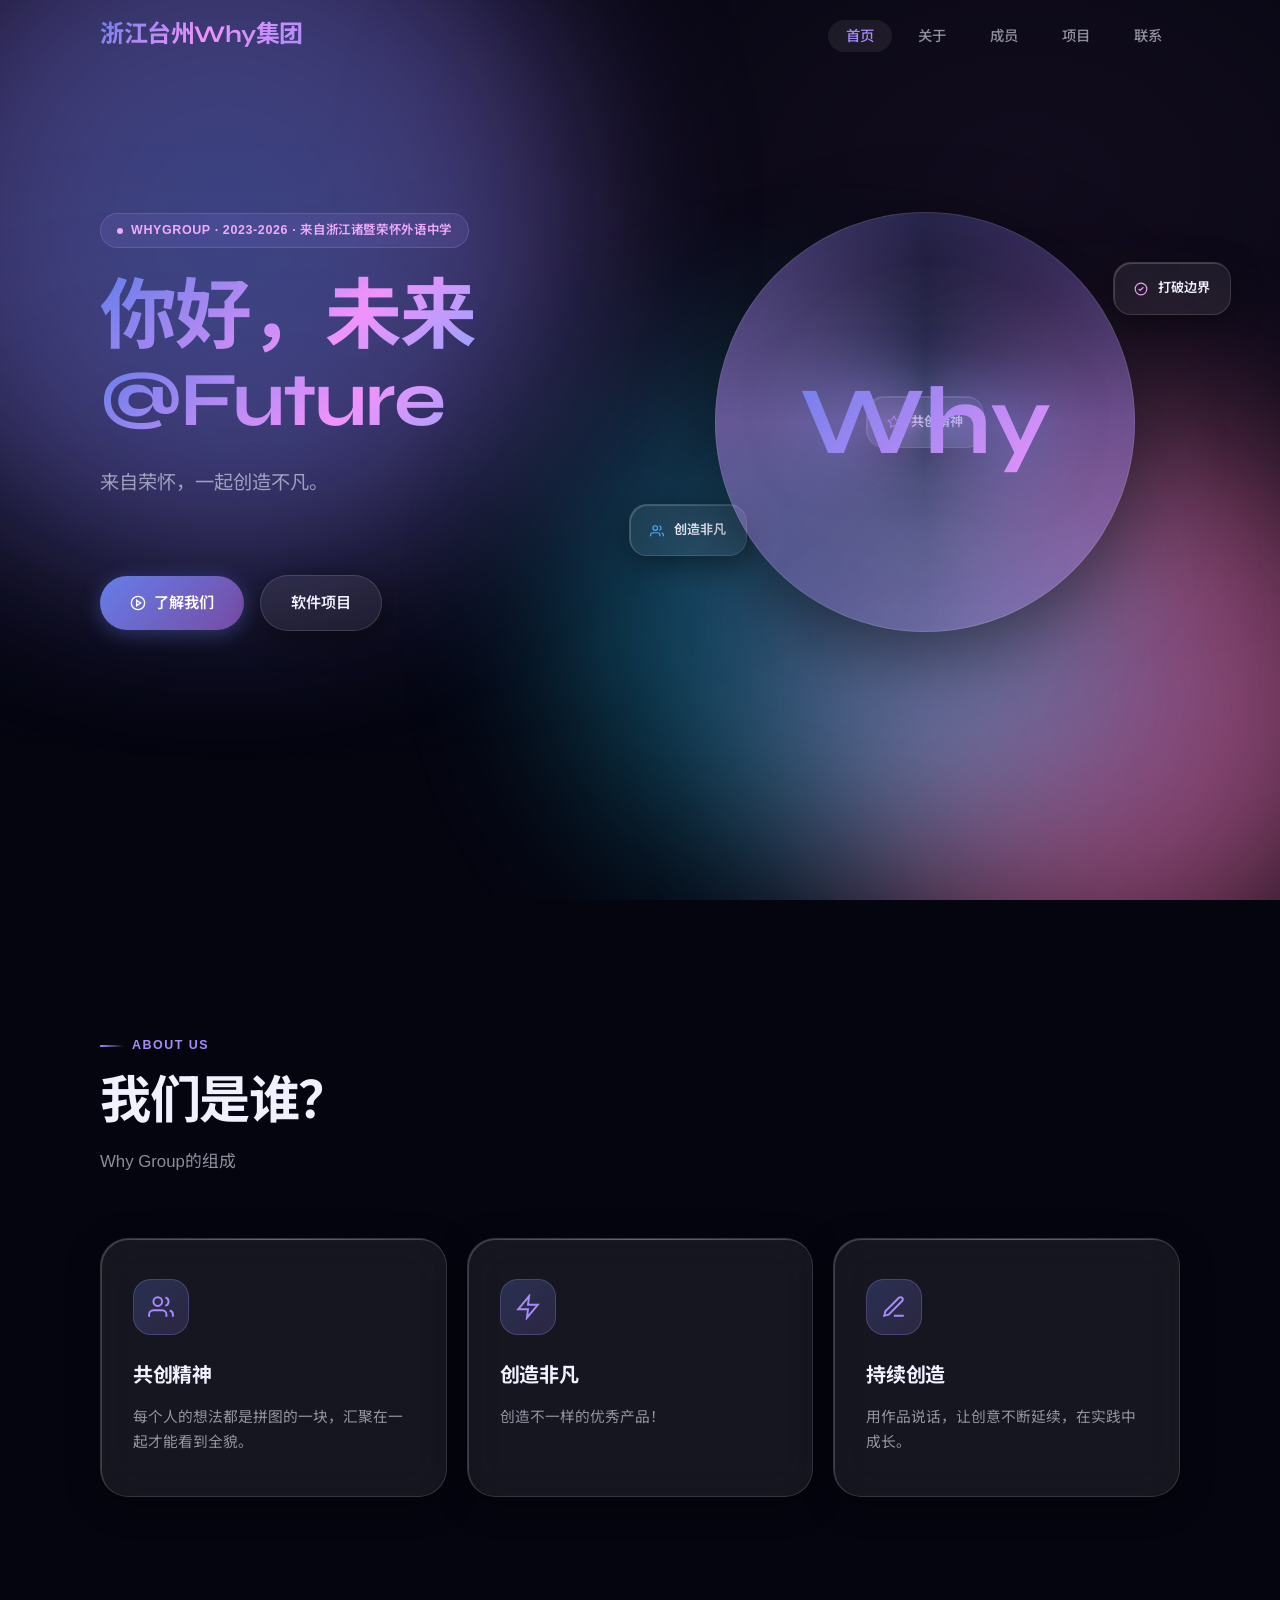
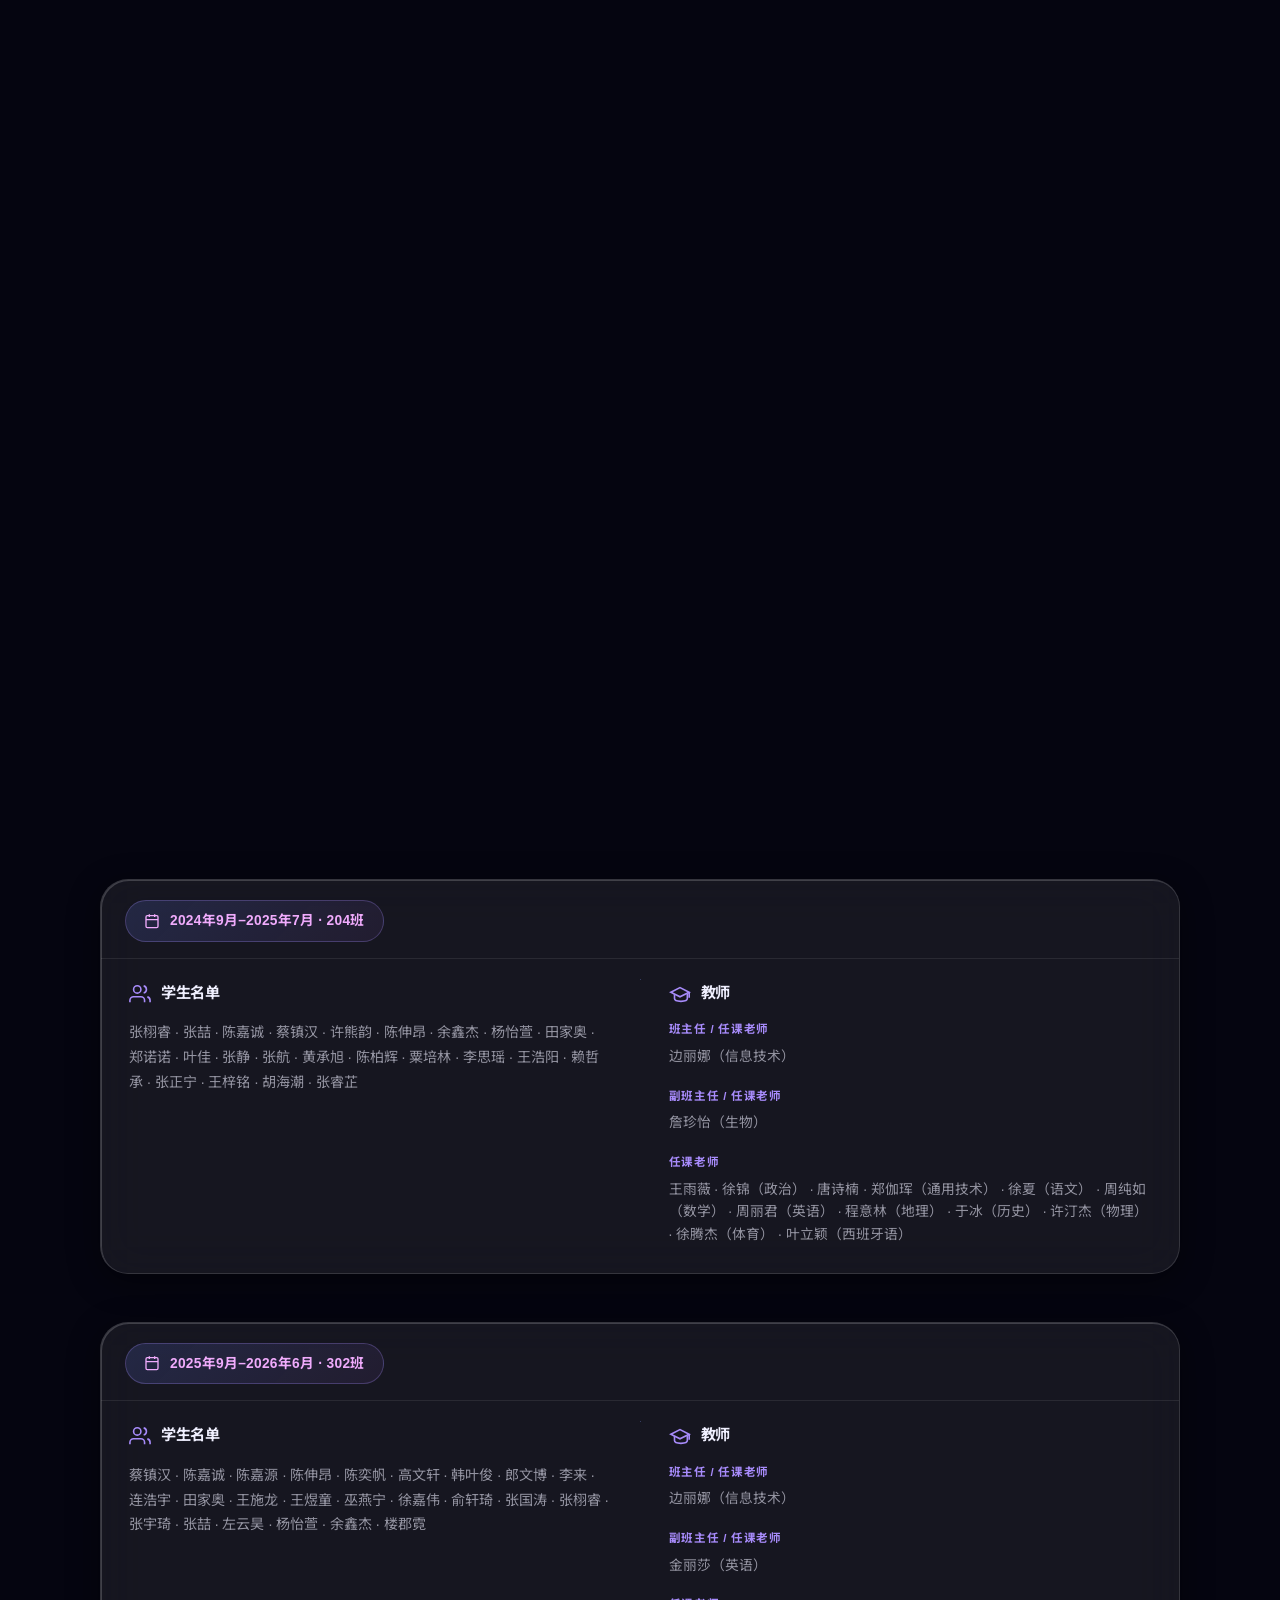
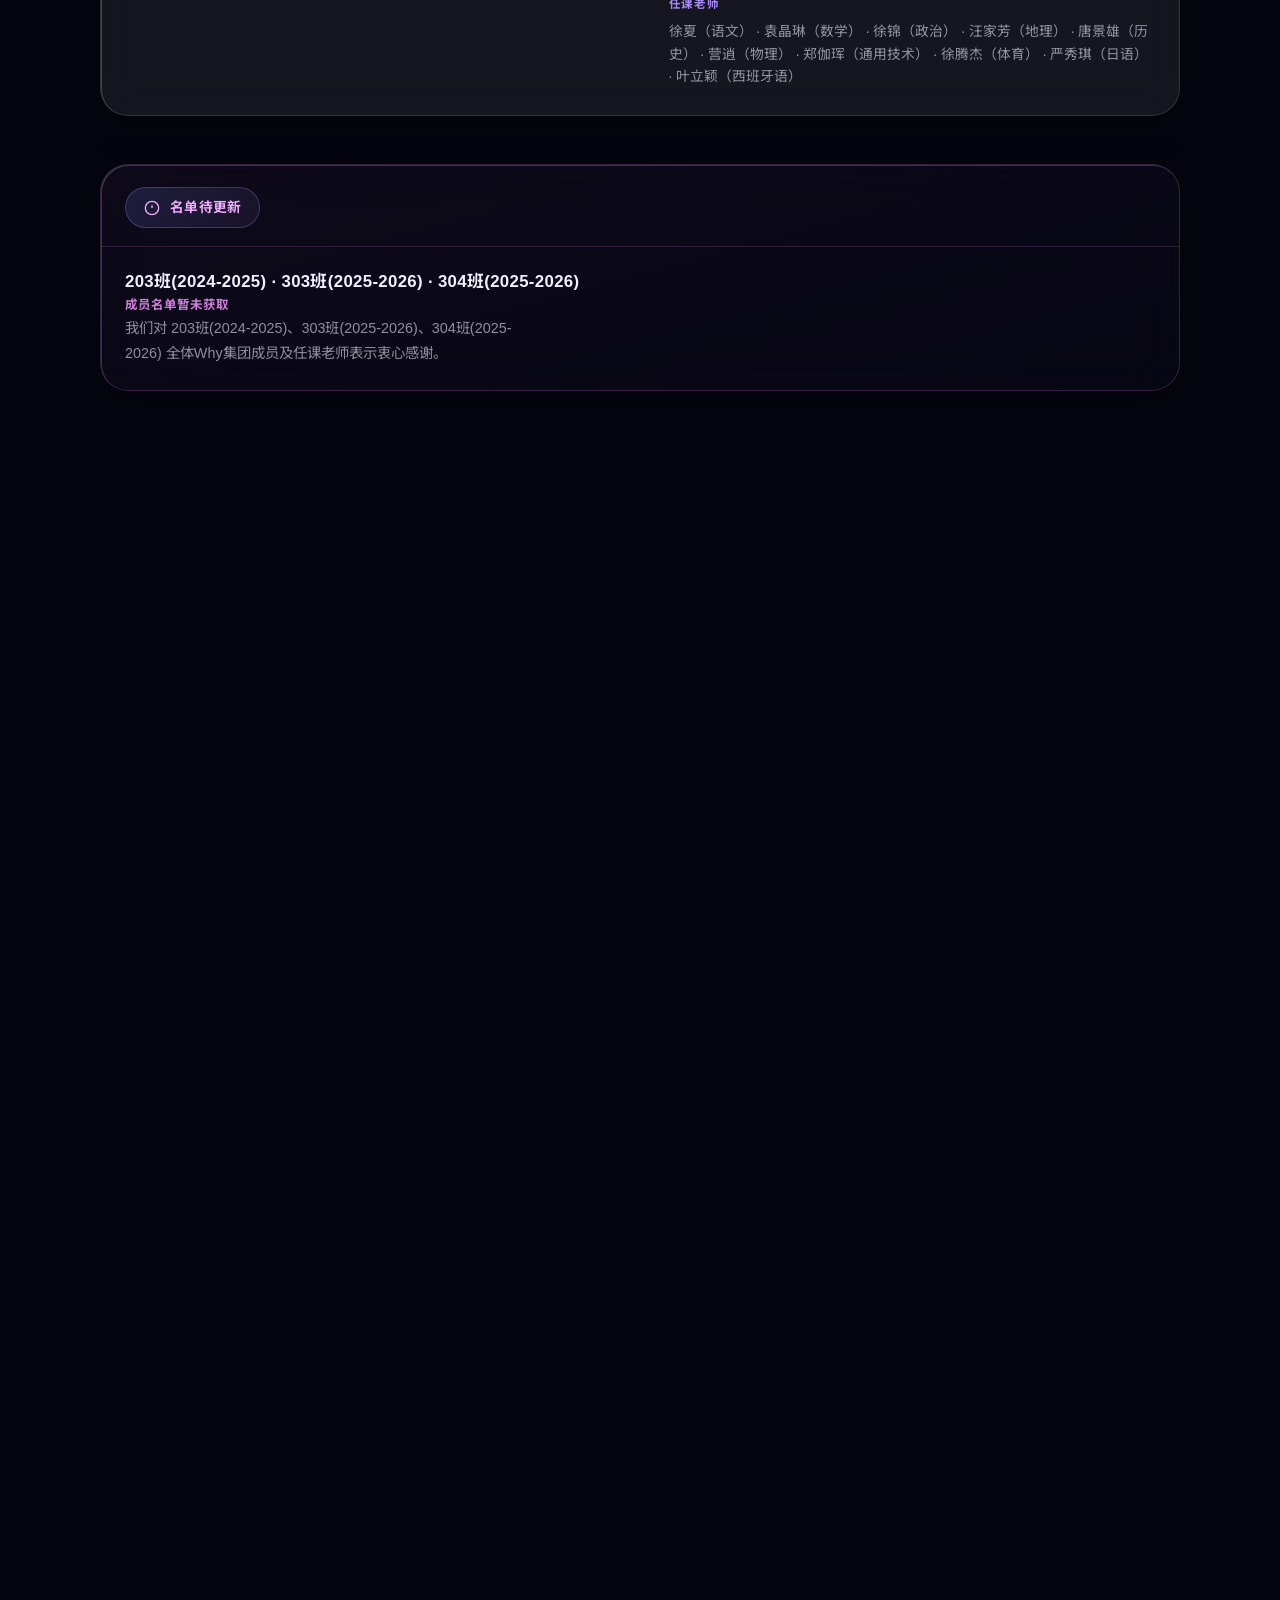
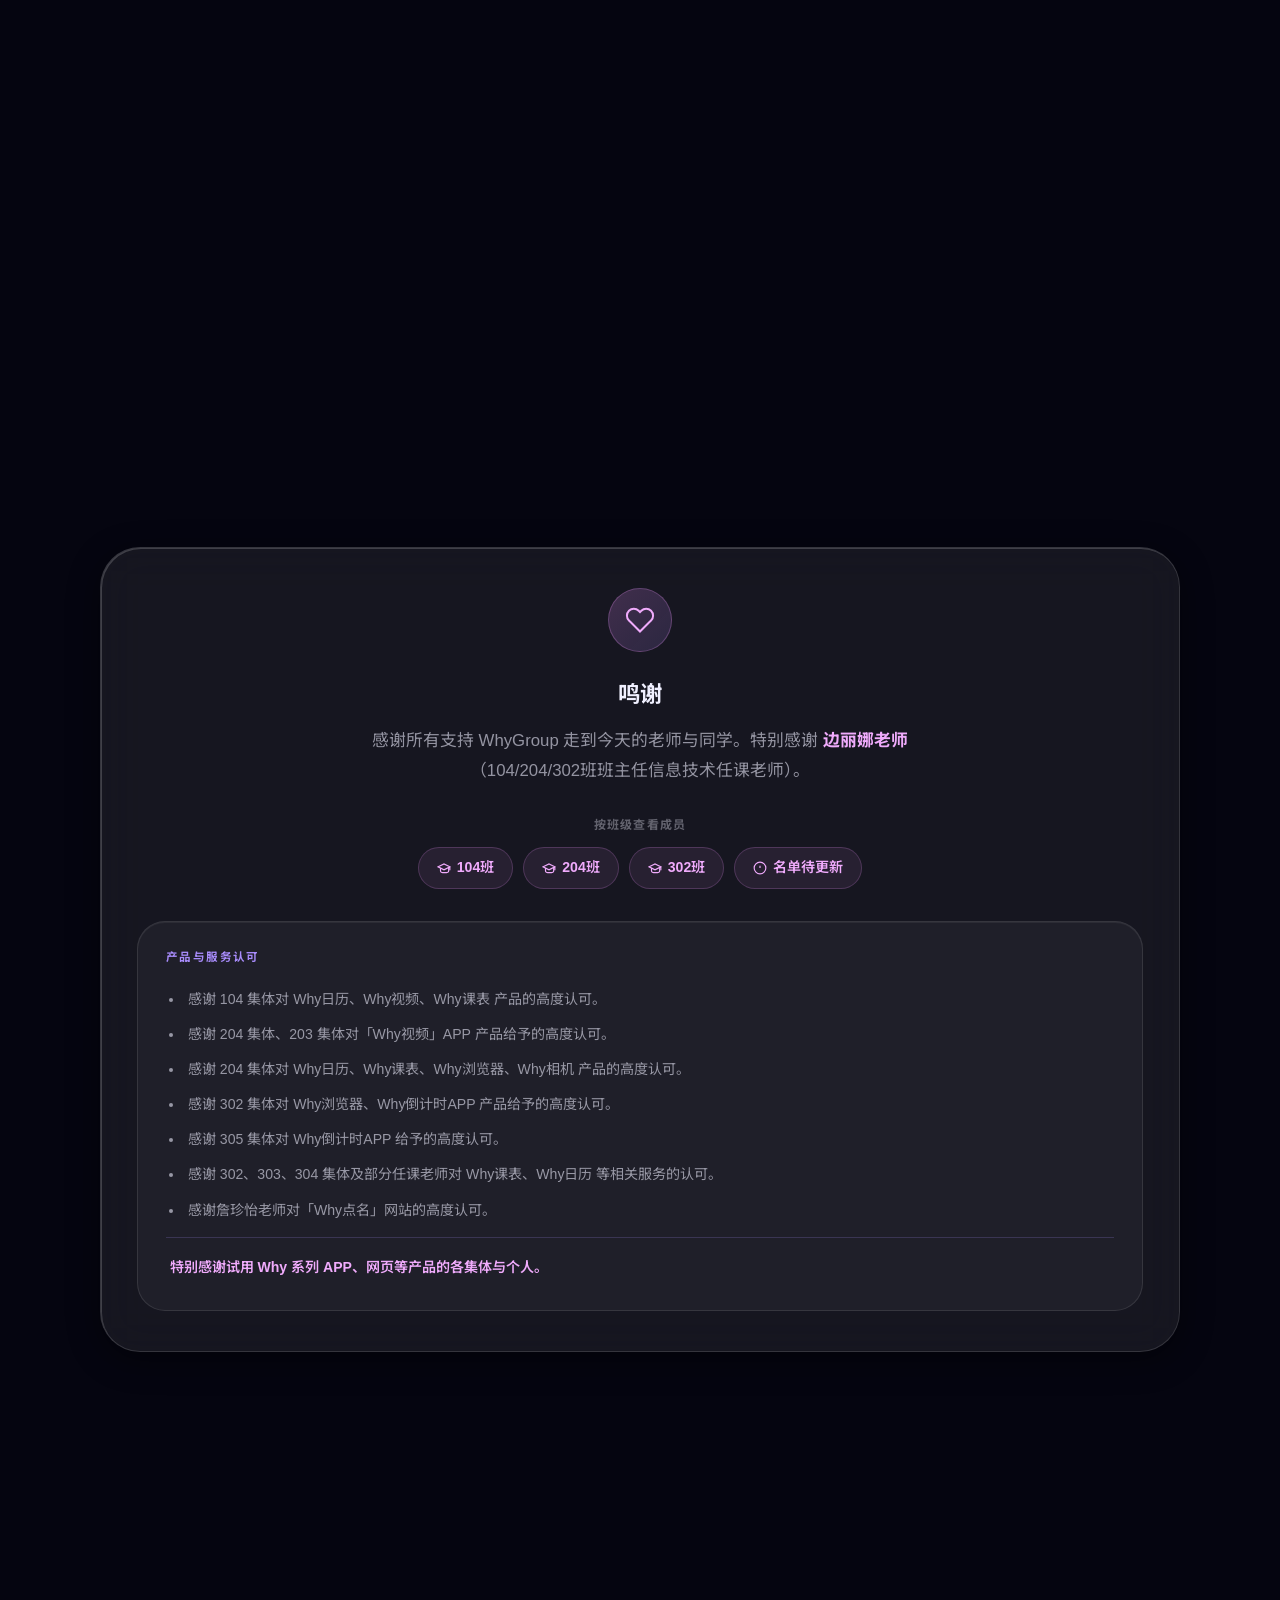
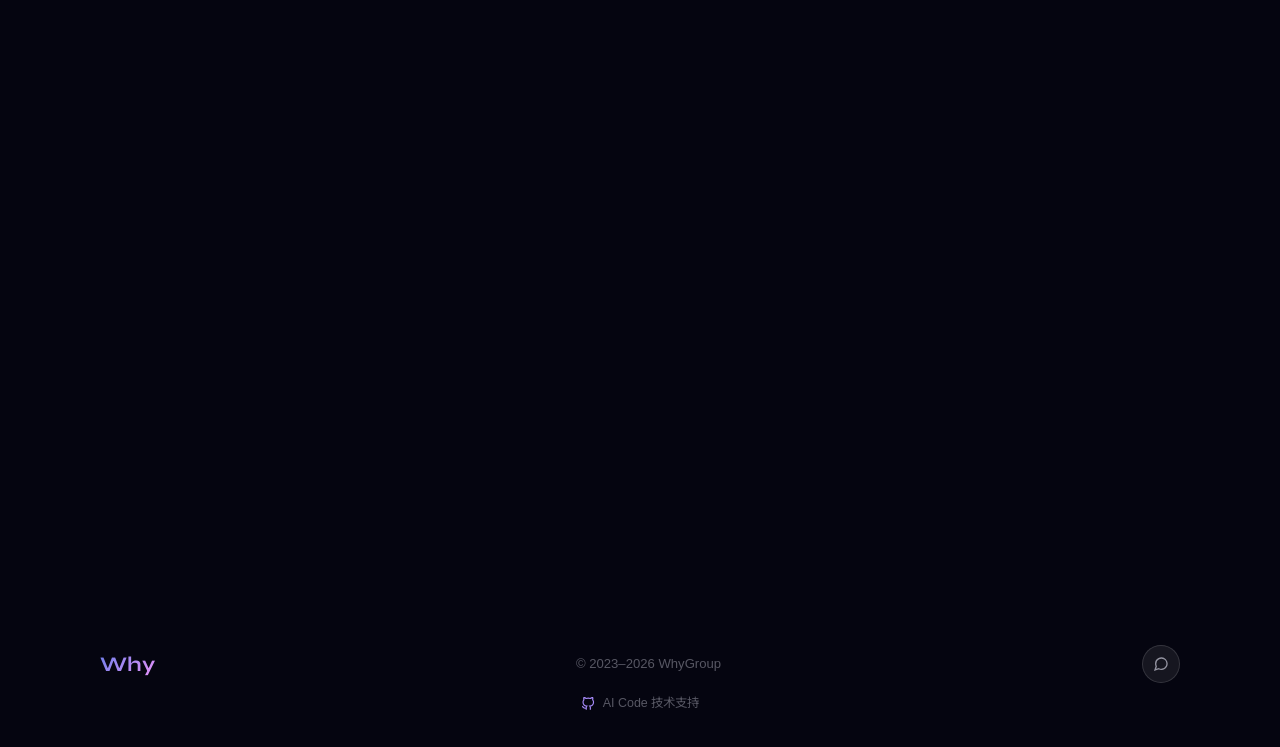
==== commit 0c16ec2f: "Add files via upload" ====
--- a/index.html
+++ b/index.html
@@ -293,9 +293,9 @@
             </div>
           </header>
           <div class="class-panel__body class-panel__body--pending">
-            <h3 class="class-panel__pending-title">203班 · 303班 · 304班</h3>
+            <h3 class="class-panel__pending-title">203班(2024-2025) · 303班(2025-2026) · 304班(2025-2026)</h3>
             <p class="class-panel__pending-status">成员名单暂未获取</p>
-            <p class="class-panel__pending-desc">我们对 203班、303班、304班 全体成员及任课老师<span class="class-panel__pending-desc-phrase">表示衷心感谢。</span></p>
+            <p class="class-panel__pending-desc">我们对 203班(2024-2025)、303班(2025-2026)、304班(2025-2026) 全体Why集团成员及任课老师<span class="class-panel__pending-desc-phrase">表示衷心感谢。</span></p>
           </div>
         </article>
       </div>
@@ -475,7 +475,7 @@
             <li>感谢 305 集体对 Why倒计时APP 给予的高度认可。</li>
             <li>感谢 302、303、304 集体及部分任课老师对 Why课表、Why日历 等相关服务的认可。</li>
             <li>感谢詹珍怡老师对「Why点名」网站的高度认可。</li>
-            <li class="thanks-recognition__highlight">特别感谢试用 Why 系列 APP、网页的各集体与个人。</li>
+            <li class="thanks-recognition__highlight">特别感谢试用 Why 系列 APP、网页等产品的各集体与个人。</li>
           </ul>
         </div>
 
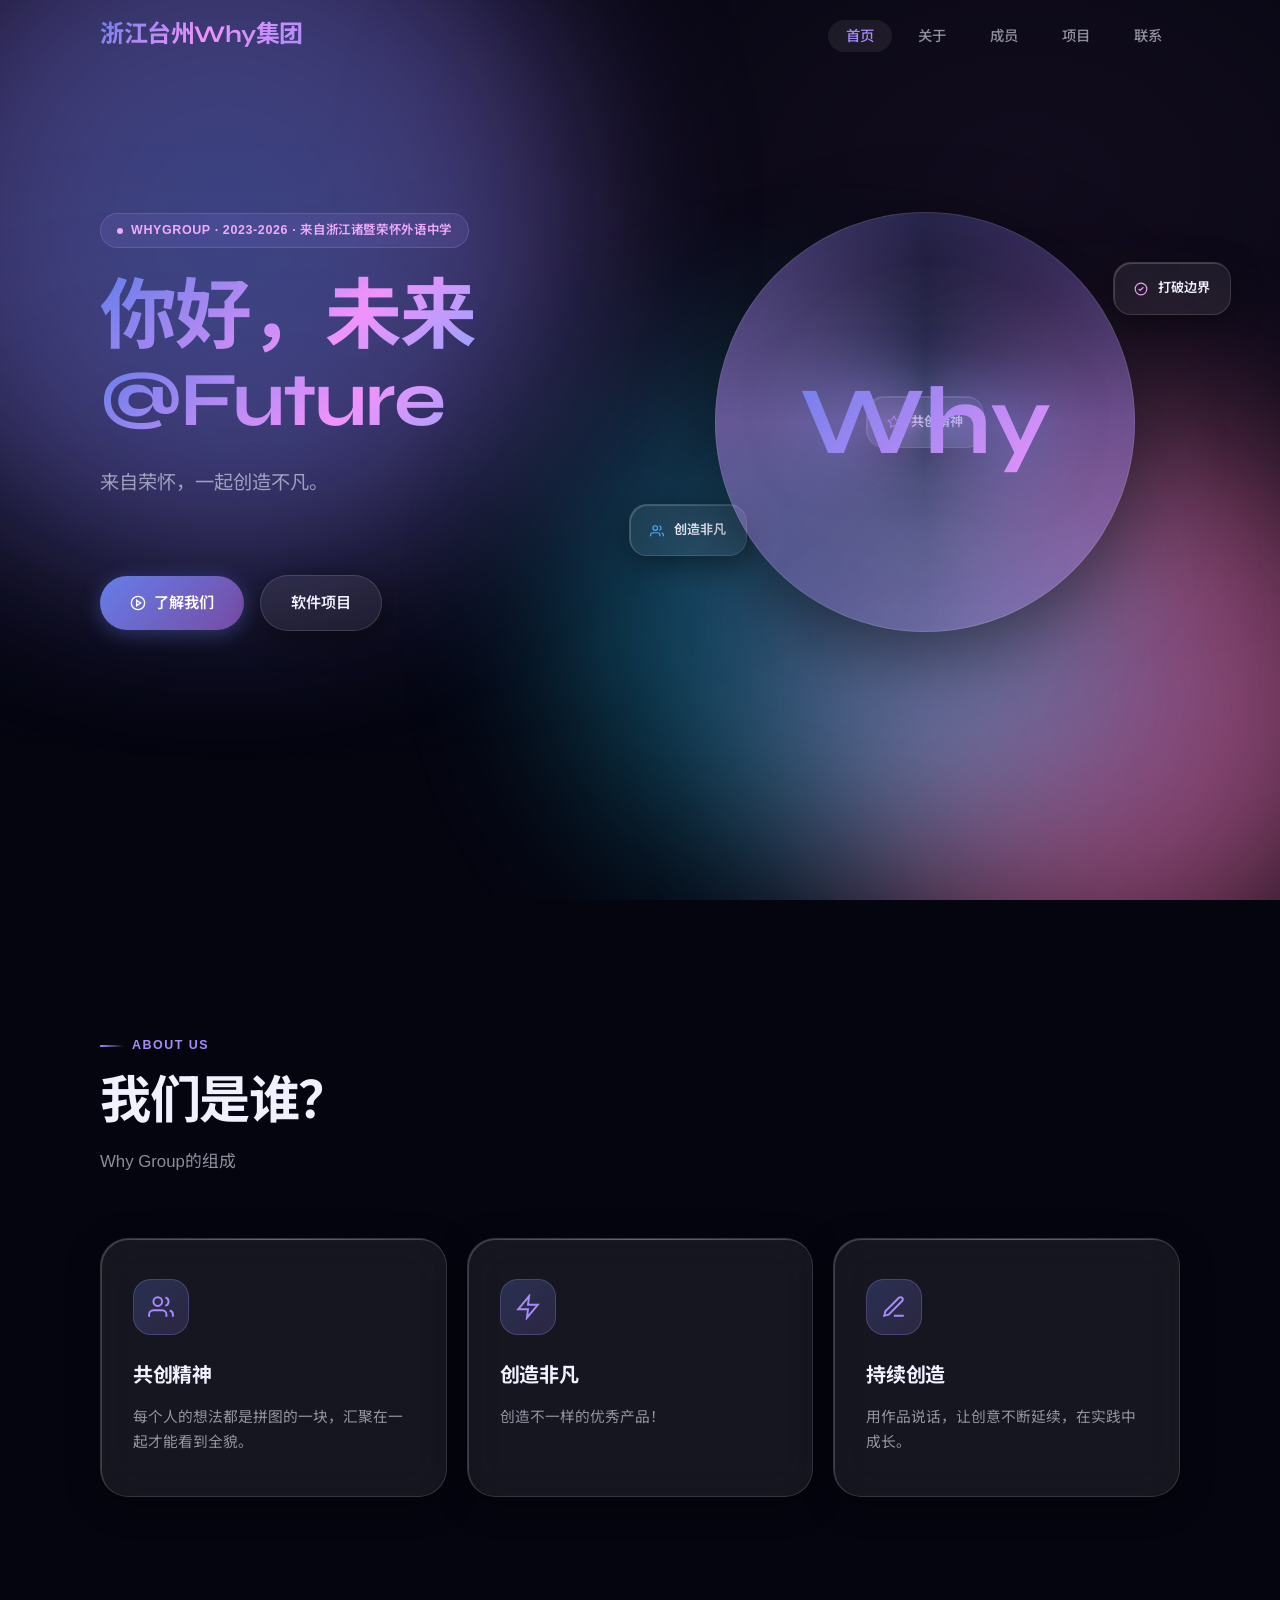
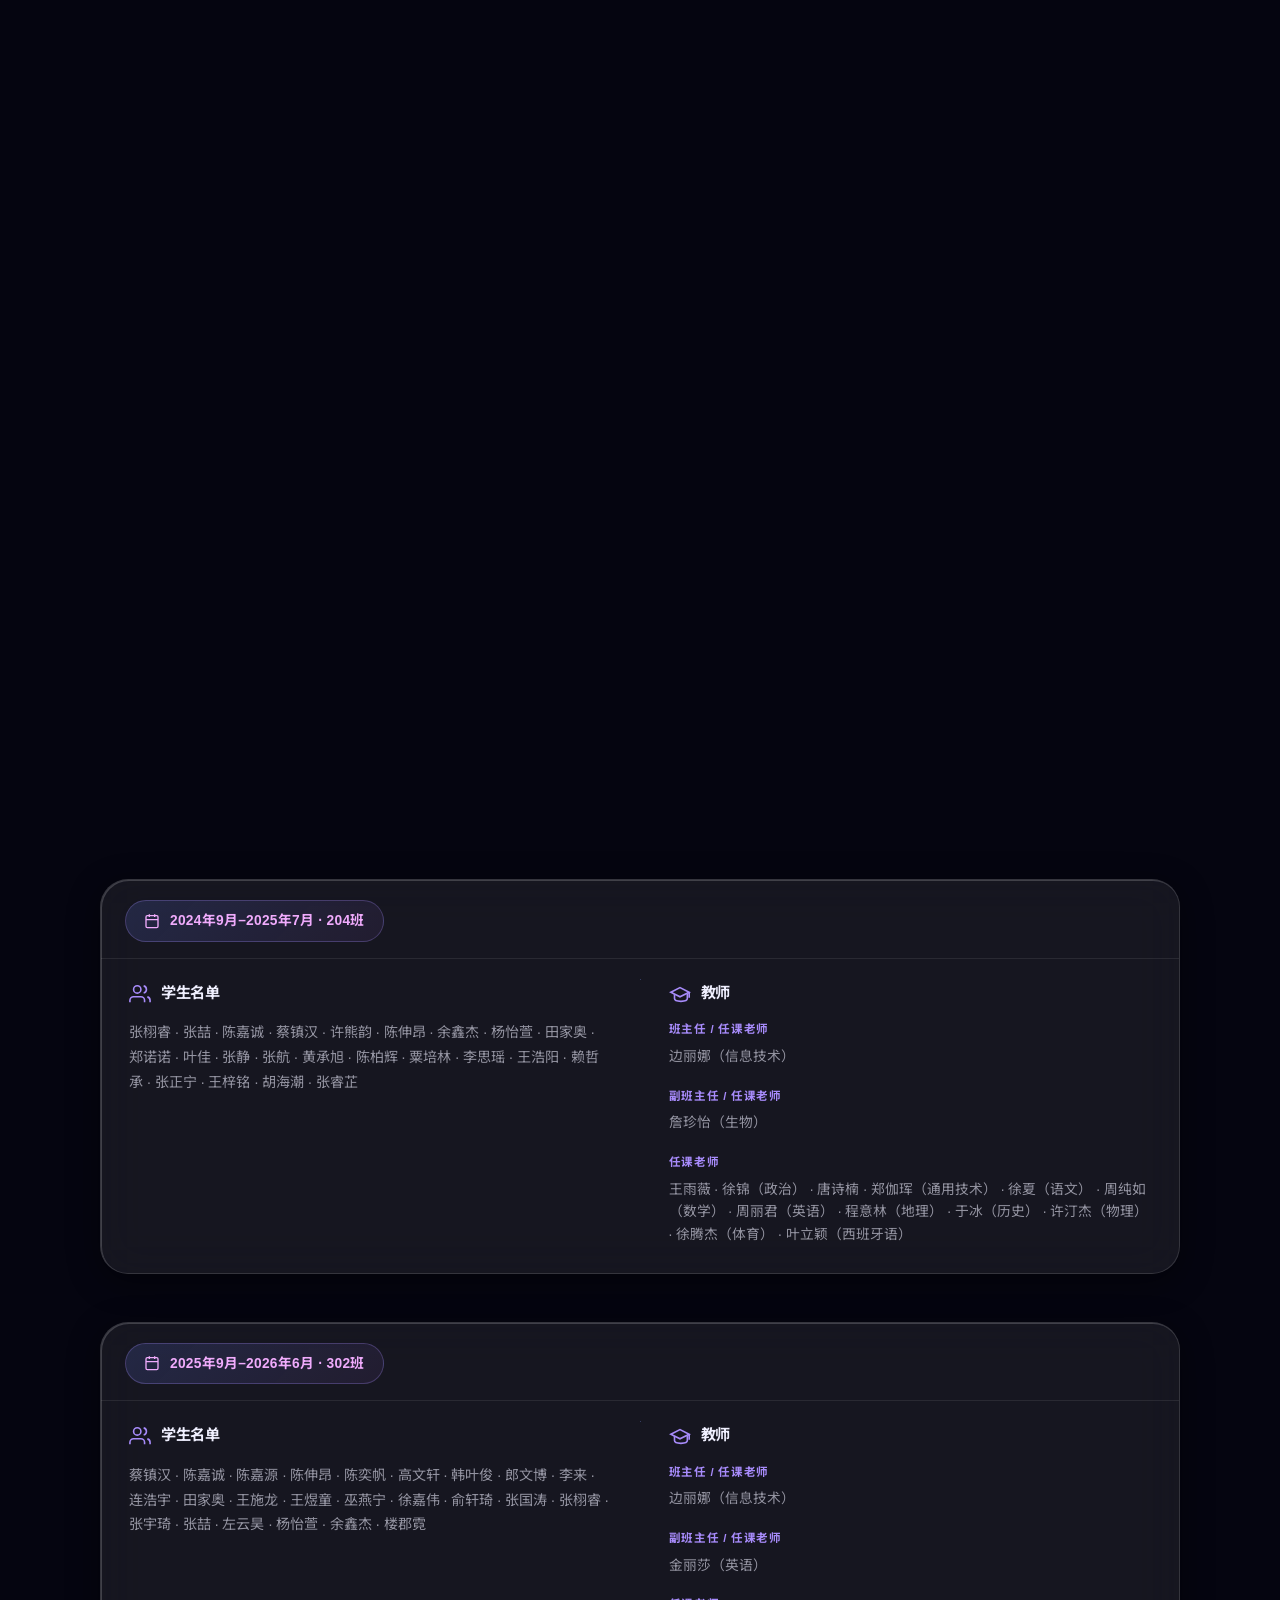
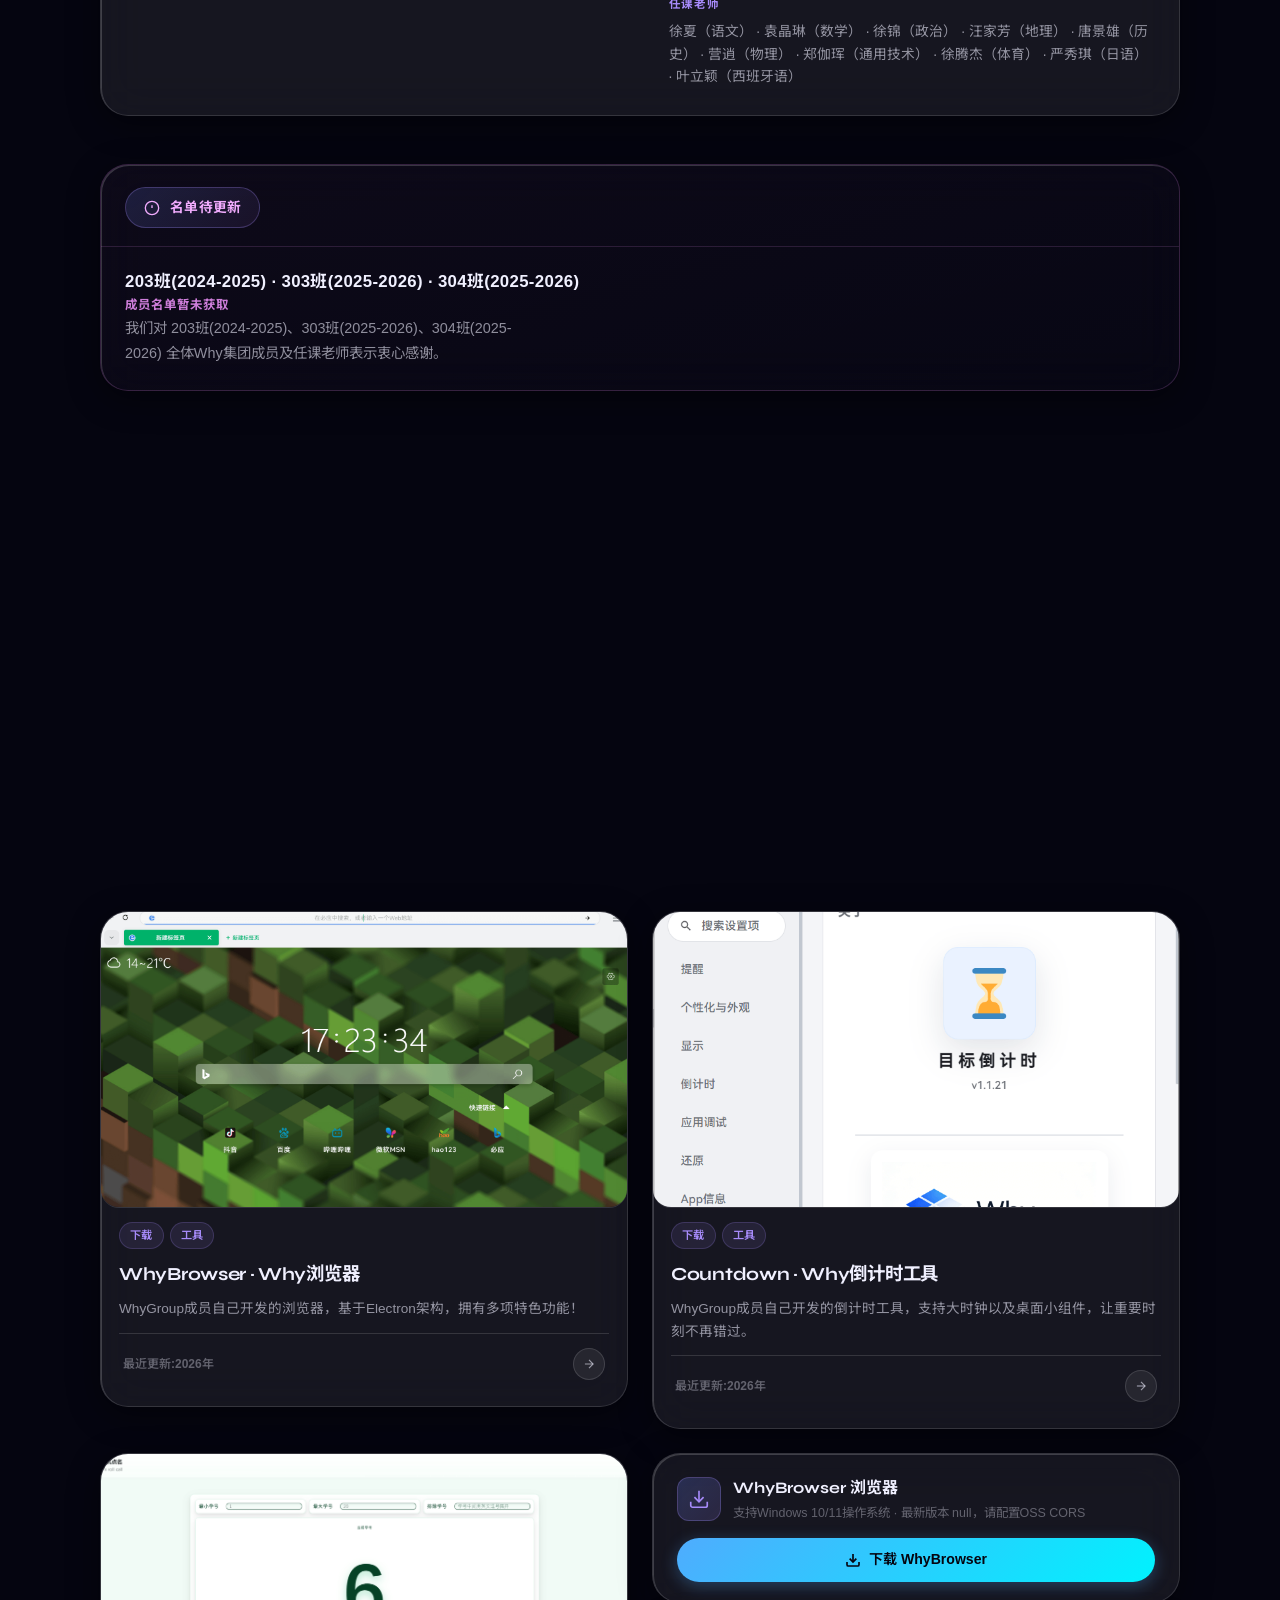
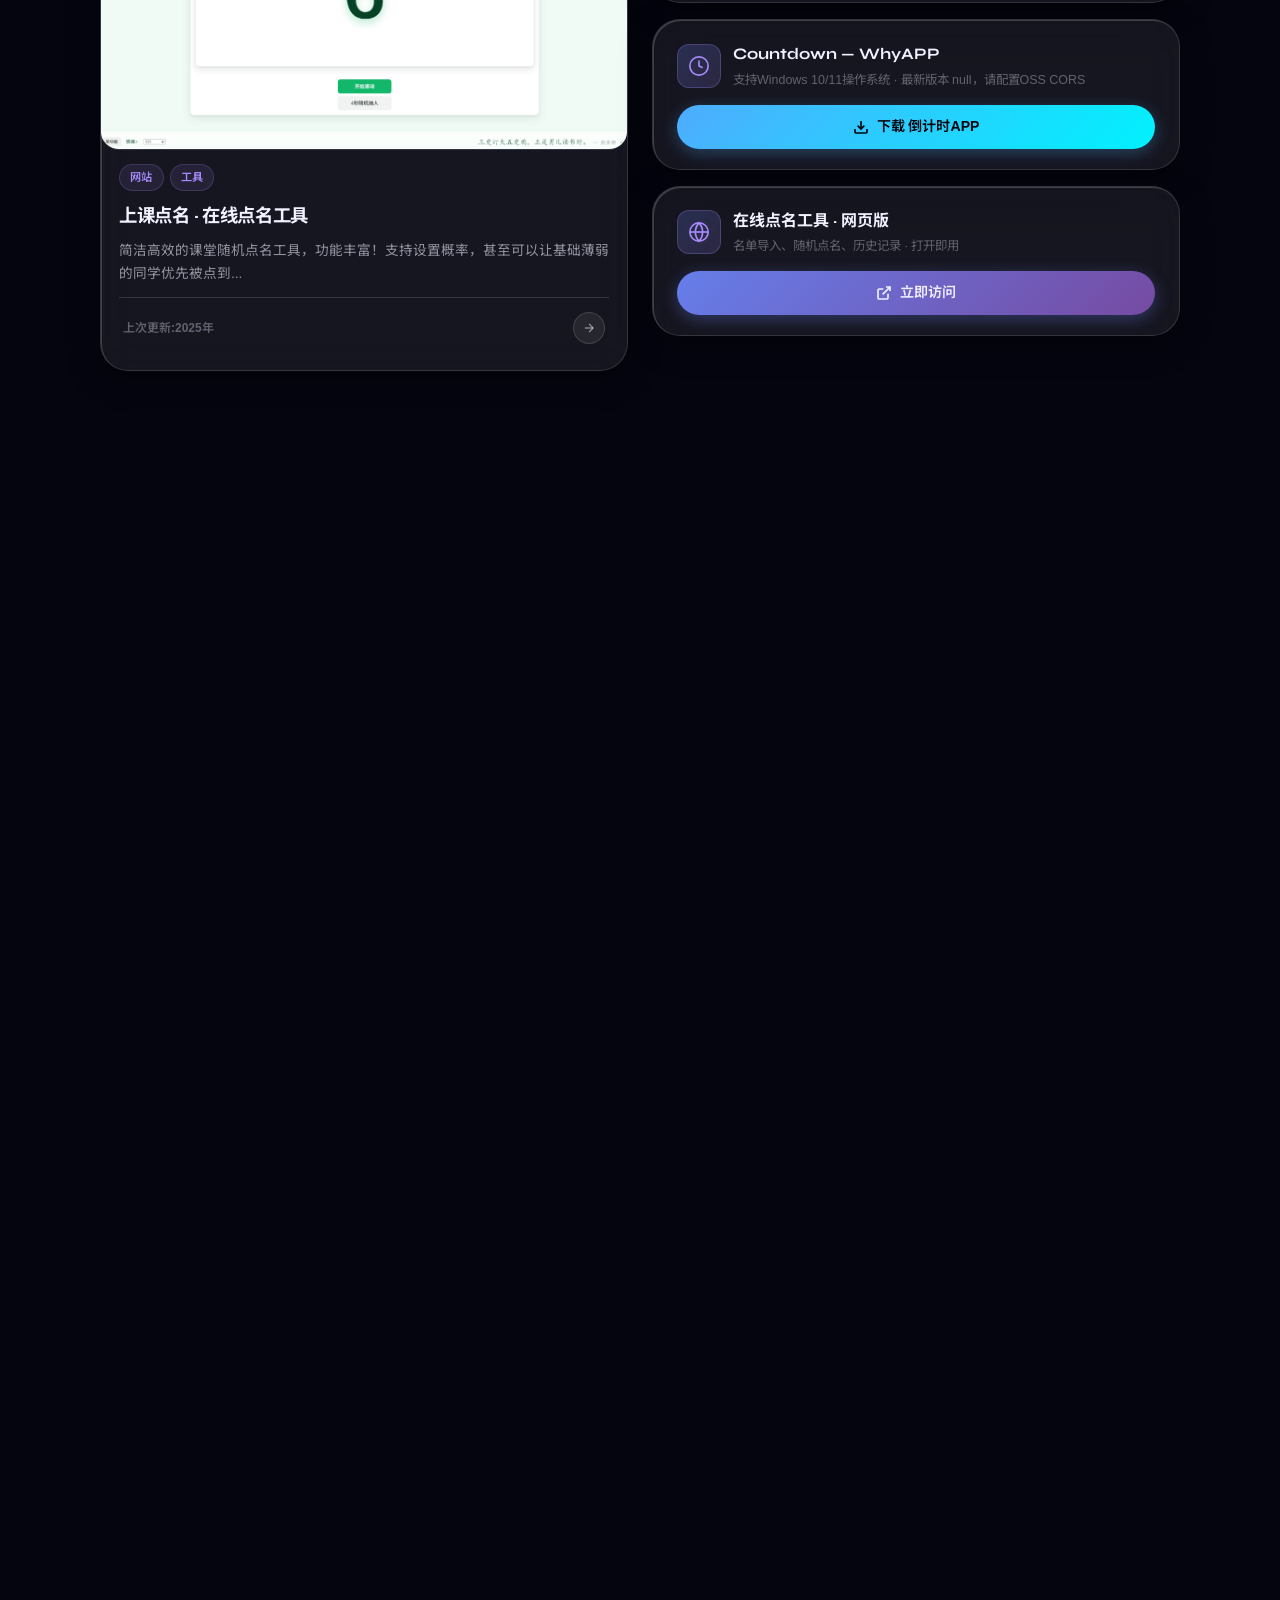
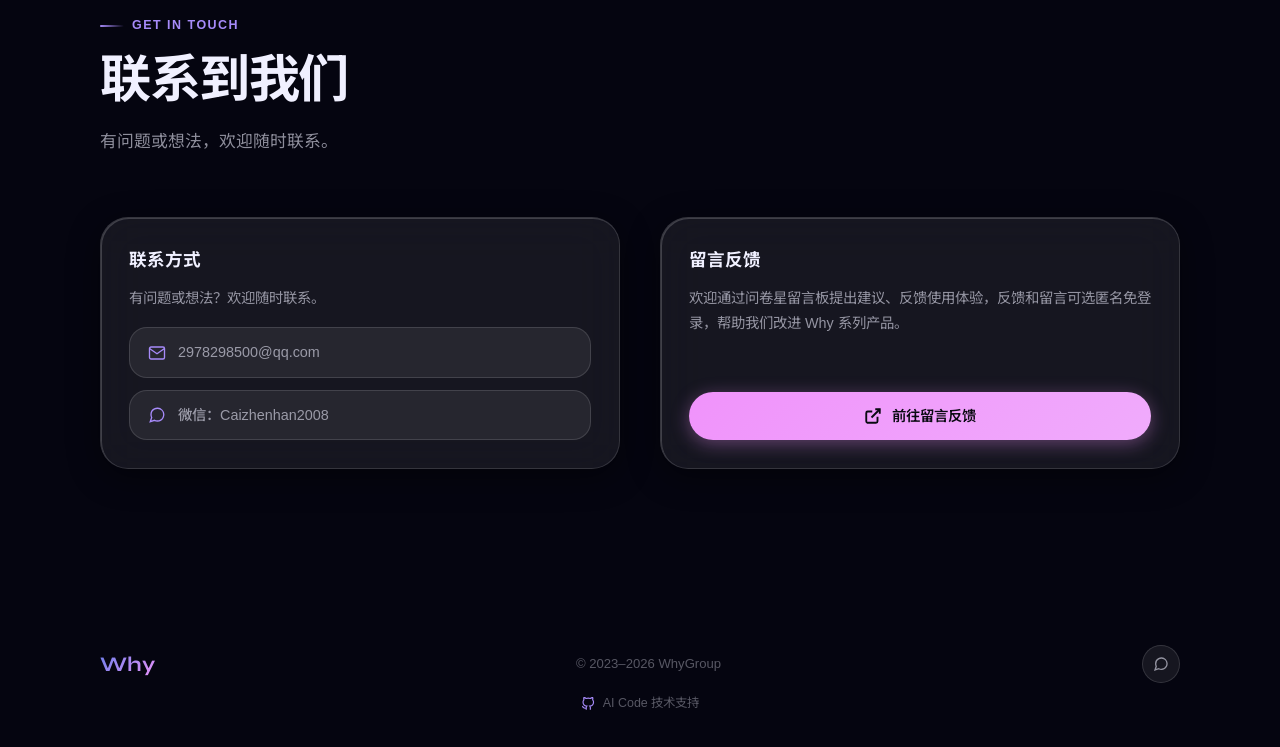
==== commit af60191a: "Add files via upload" ====
--- a/index.html
+++ b/index.html
@@ -364,7 +364,7 @@
             <span class="project-tag">工具</span>
           </div>
           <h3 class="project-title">上课点名 · 在线点名工具</h3>
-          <p class="project-desc">简洁高效的课堂随机点名工具，支持名单导入、点名历史记录与数据分析，老师上课的好帮手。</p>
+          <p class="project-desc">简洁高效的课堂随机点名工具，功能丰富！支持设置概率，甚至可以让基础薄弱的同学优先被点到...</p>
           <div class="project-card-footer">
             <span class="project-year">上次更新:2025年</span>
             <div class="project-arrow">
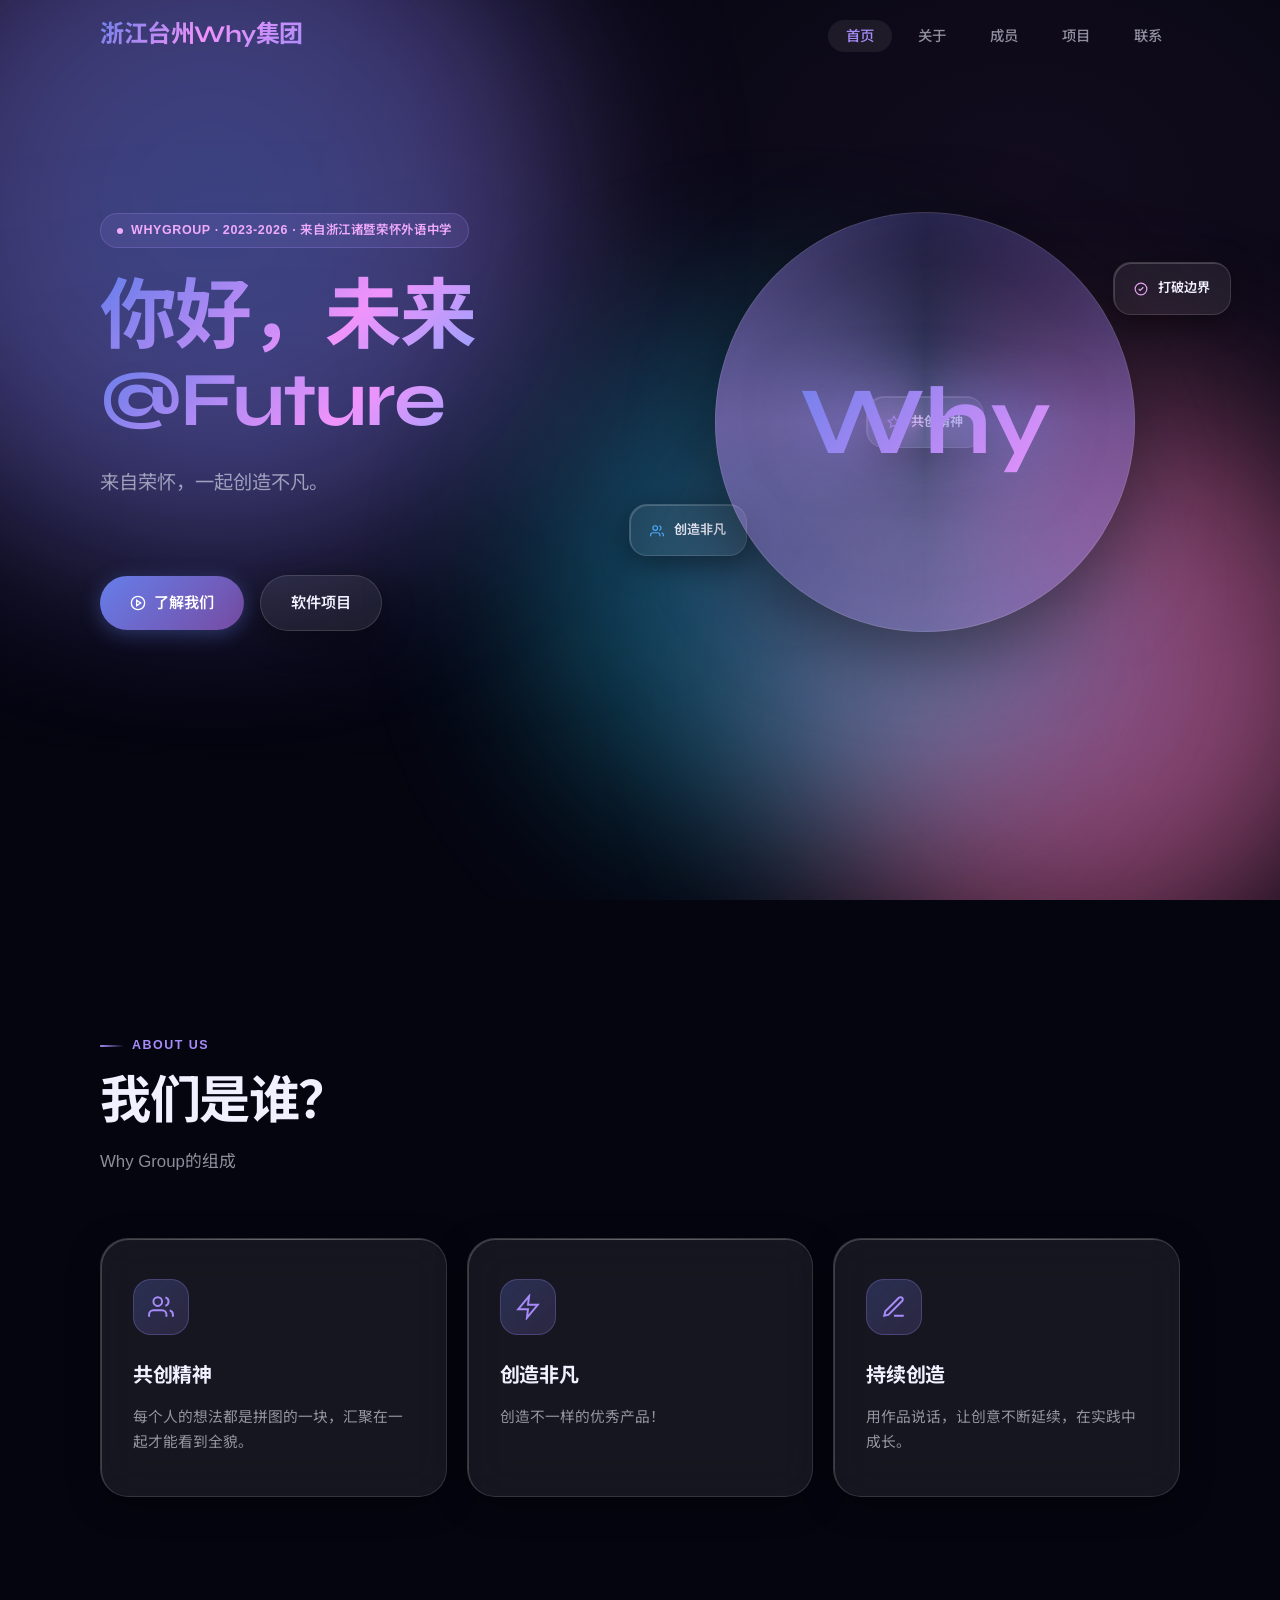
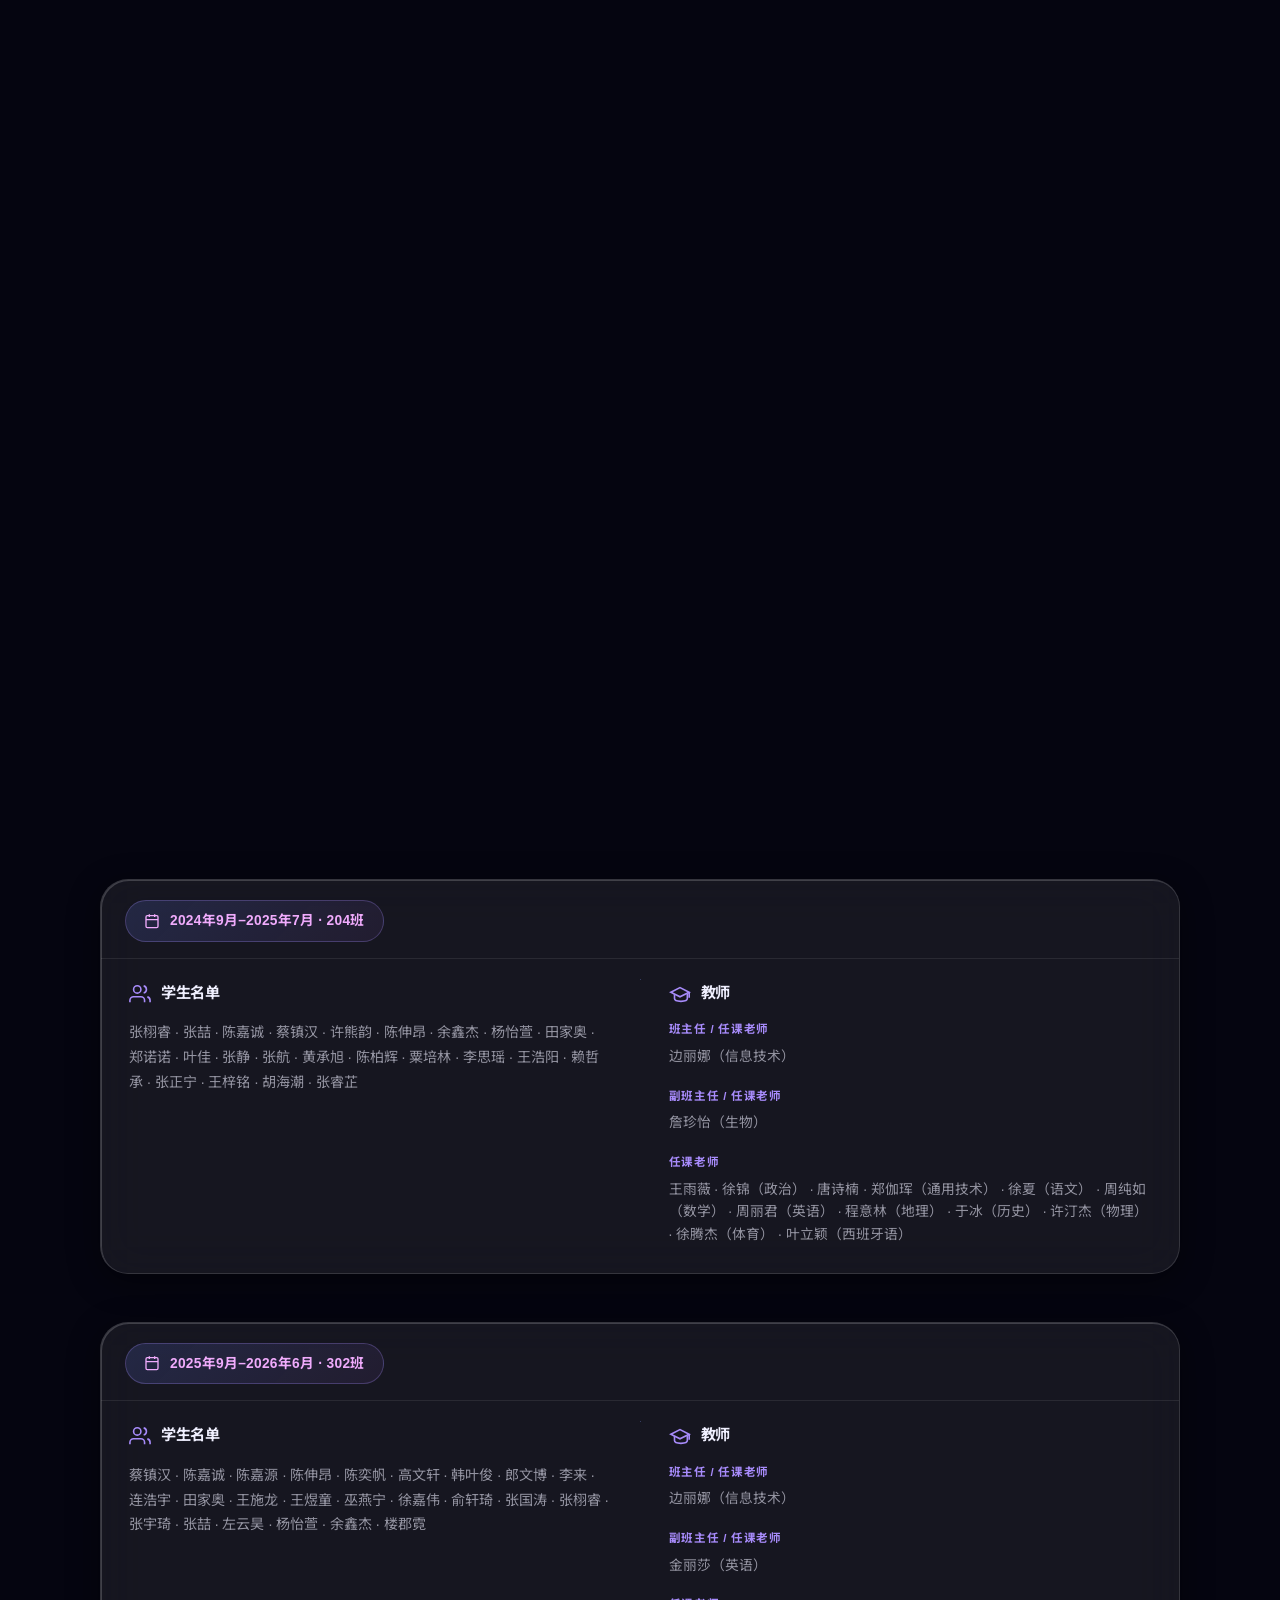
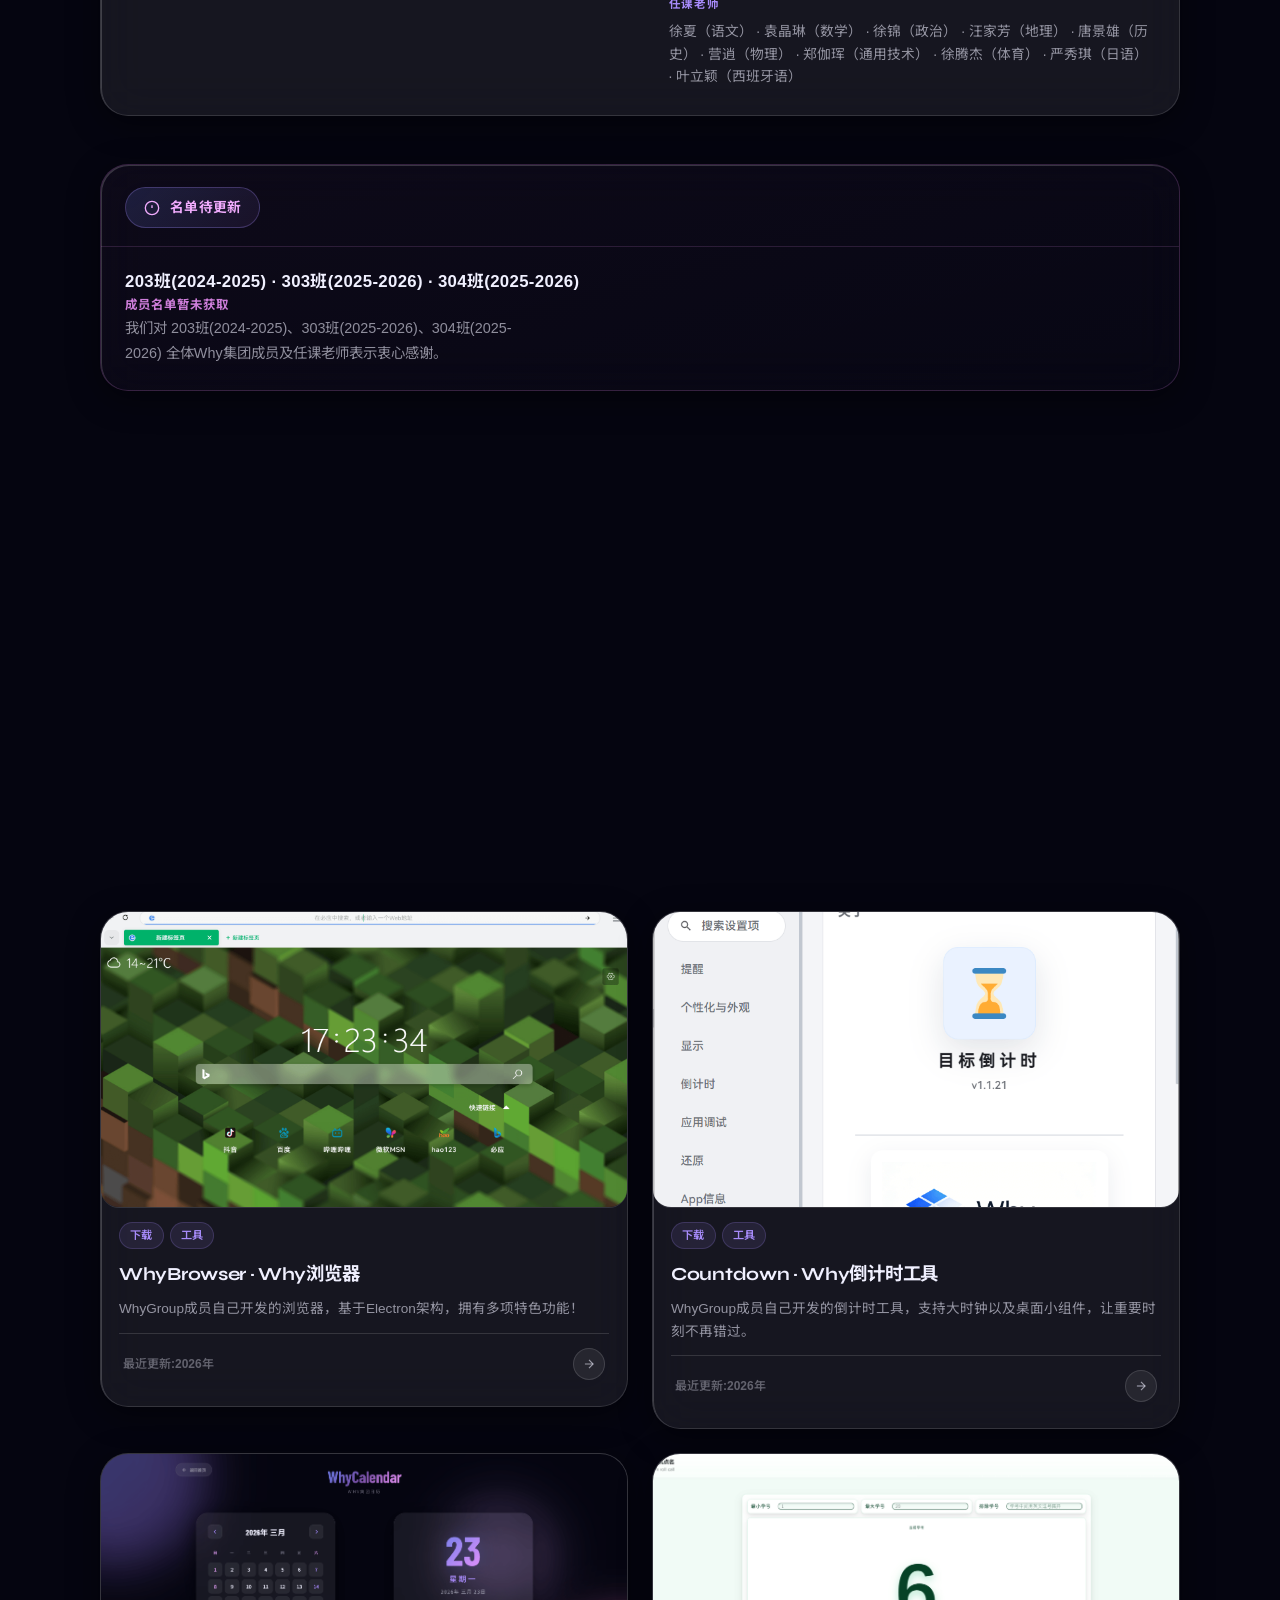
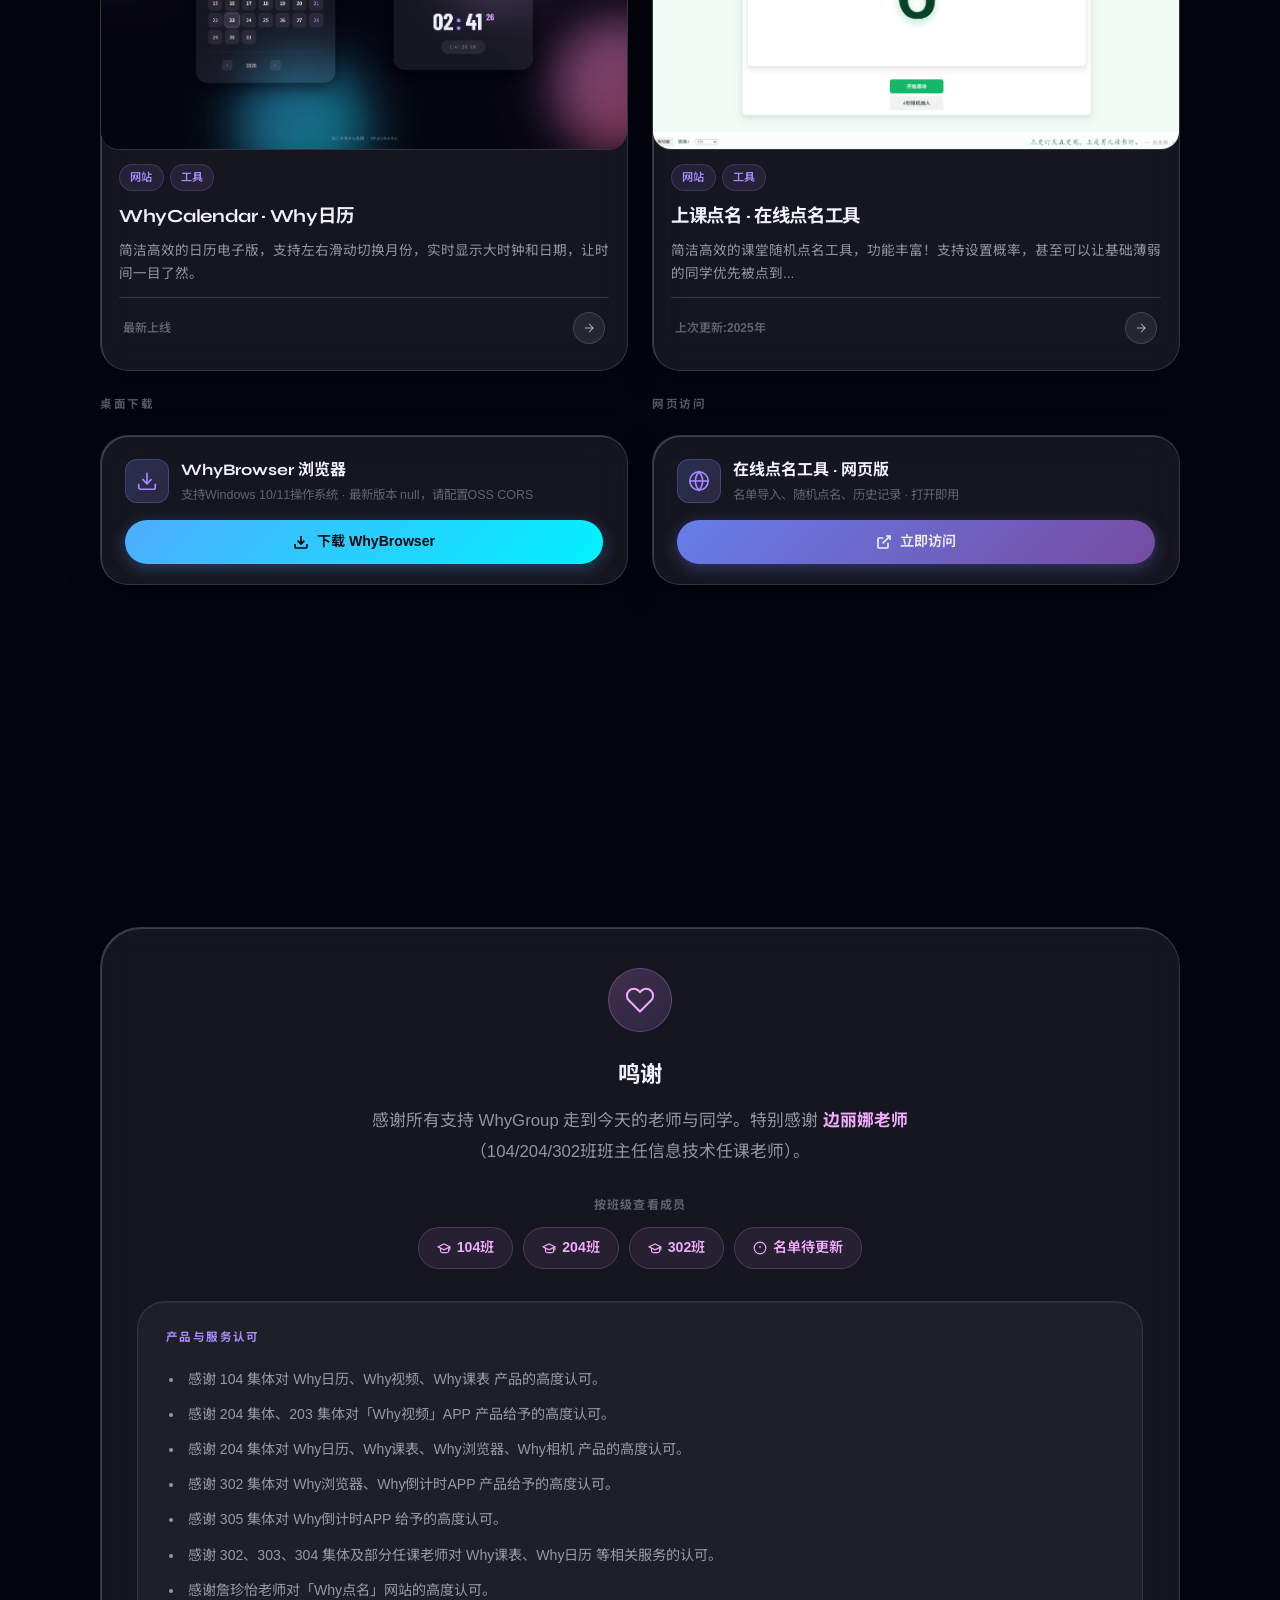
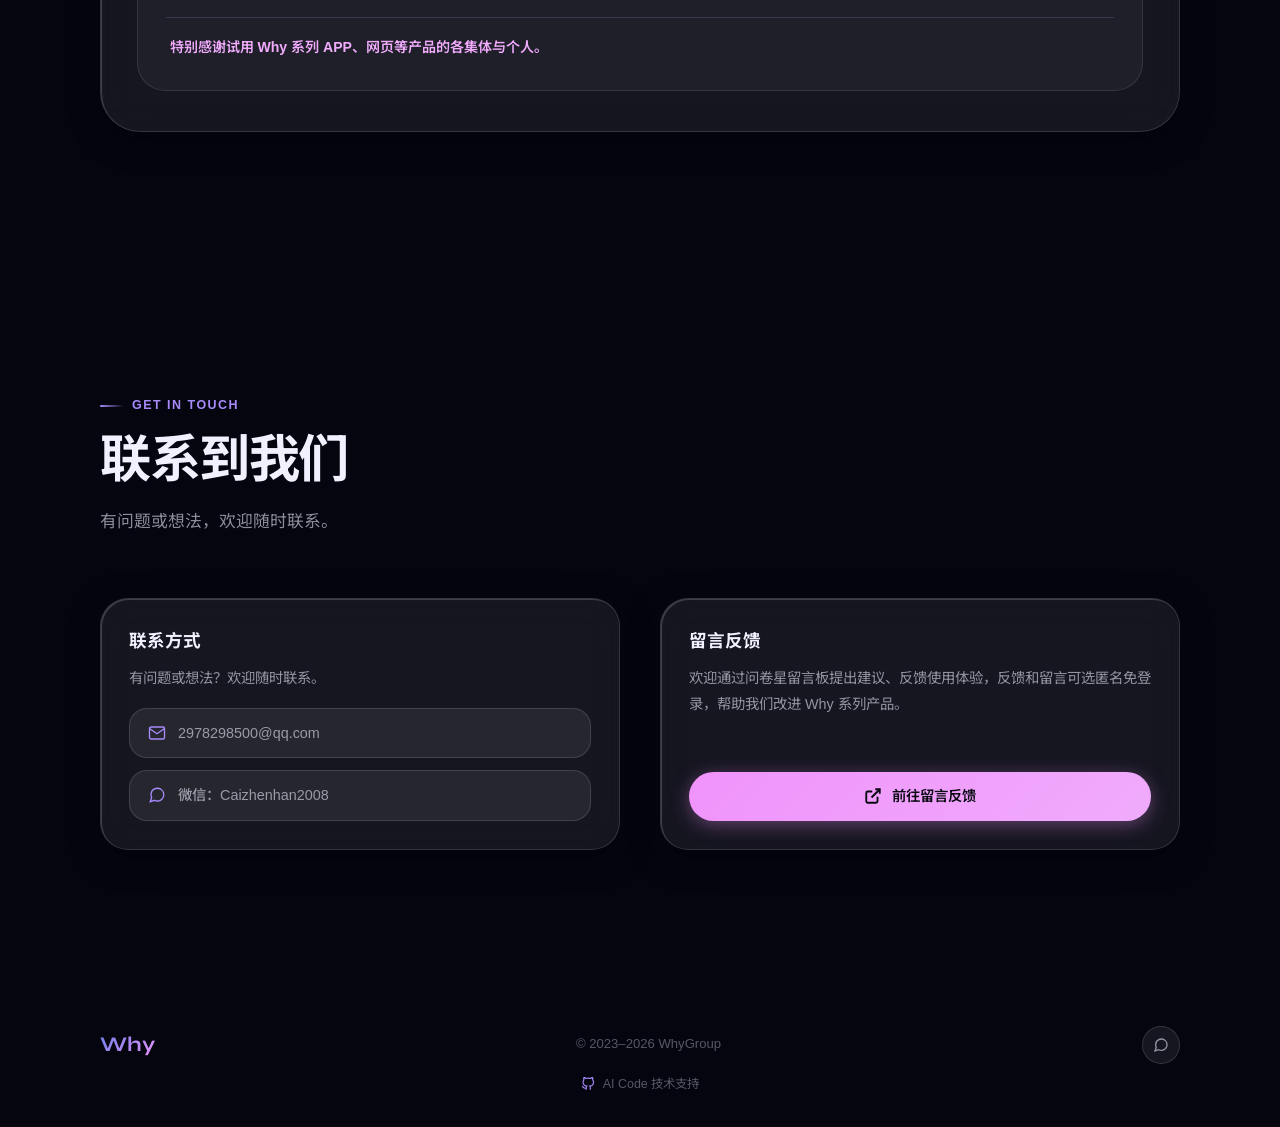
==== commit bbd7bf71: "Add files via upload" ====
--- a/index.html
+++ b/index.html
@@ -356,6 +356,23 @@
           </div>
         </div>
 
+        <!-- WhyCalendar -->
+        <div class="project-card glass reveal reveal-delay-2" data-category="web tool" data-project="4">
+          <img class="project-thumb" src="Resources/App/Calendar.png" alt="WhyCalendar 日历" loading="lazy" />
+          <div class="project-tags">
+            <span class="project-tag">网站</span>
+            <span class="project-tag">工具</span>
+          </div>
+          <h3 class="project-title">WhyCalendar · Why日历</h3>
+          <p class="project-desc">简洁高效的日历电子版，支持左右滑动切换月份，实时显示大时钟和日期，让时间一目了然。</p>
+          <div class="project-card-footer">
+            <span class="project-year">最新上线</span>
+            <div class="project-arrow">
+              <svg viewBox="0 0 24 24"><line x1="5" y1="12" x2="19" y2="12"/><polyline points="12 5 19 12 12 19"/></svg>
+            </div>
+          </div>
+        </div>
+
         <!-- 上课点名网站 -->
         <div class="project-card glass reveal reveal-delay-3" data-category="web tool" data-project="3">
           <img class="project-thumb" src="Resources/App/RollCall.png" alt="上课点名网站" loading="lazy" />
@@ -373,54 +390,76 @@
           </div>
         </div>
 
-        <!-- 下载条：占网格中与第三张项目卡同行的空白列（2 列布局下） -->
-        <div class="projects-downloads-inline reveal reveal-delay-3" data-category="download tool web">
-          <div class="download-btn-wrap glass reveal reveal-delay-2">
-            <div class="download-info">
-              <div class="download-icon">
+        <!-- 下载 / 网页：双列分栏（桌面左右，移动端上下） -->
+        <div class="projects-actions-split reveal reveal-delay-3">
+          <div class="projects-actions-col projects-actions-col--download" data-category="download tool">
+            <p class="projects-actions-label">桌面下载</p>
+            <div class="download-btn-wrap glass reveal reveal-delay-2">
+              <div class="download-info">
+                <div class="download-icon">
+                  <svg viewBox="0 0 24 24"><path d="M21 15v4a2 2 0 0 1-2 2H5a2 2 0 0 1-2-2v-4"/><polyline points="7 10 12 15 17 10"/><line x1="12" y1="15" x2="12" y2="3"/></svg>
+                </div>
+                <div>
+                  <div class="download-name">WhyBrowser 浏览器</div>
+                  <div class="download-size" id="whybrowserVersionHint">支持Windows 10/11操作系统 · 正在获取版本…</div>
+                </div>
+              </div>
+              <a href="#" class="btn-download" id="whybrowserDownload" data-href="" rel="noopener noreferrer" target="_blank">
                 <svg viewBox="0 0 24 24"><path d="M21 15v4a2 2 0 0 1-2 2H5a2 2 0 0 1-2-2v-4"/><polyline points="7 10 12 15 17 10"/><line x1="12" y1="15" x2="12" y2="3"/></svg>
-              </div>
-              <div>
-                <div class="download-name">WhyBrowser 浏览器</div>
-                <div class="download-size" id="whybrowserVersionHint">支持Windows 10/11操作系统 · 正在获取版本…</div>
-              </div>
-            </div>
-            <a href="#" class="btn-download" id="whybrowserDownload" data-href="" rel="noopener noreferrer" target="_blank">
-              <svg viewBox="0 0 24 24"><path d="M21 15v4a2 2 0 0 1-2 2H5a2 2 0 0 1-2-2v-4"/><polyline points="7 10 12 15 17 10"/><line x1="12" y1="15" x2="12" y2="3"/></svg>
-              下载 WhyBrowser
-            </a>
-          </div>
-
-          <div class="download-btn-wrap glass reveal reveal-delay-3">
-            <div class="download-info">
-              <div class="download-icon">
-                <svg viewBox="0 0 24 24"><circle cx="12" cy="12" r="10"/><polyline points="12 6 12 12 16 14"/></svg>
-              </div>
-              <div>
-                <div class="download-name">Countdown — WhyAPP</div>
-                <div class="download-size" id="countdownVersionHint">支持Windows 10/11操作系统 · 倒计时工具</div>
-              </div>
-            </div>
-            <a href="#" class="btn-download" id="countdownDownload" data-href="" rel="noopener noreferrer" target="_blank">
-              <svg viewBox="0 0 24 24"><path d="M21 15v4a2 2 0 0 1-2 2H5a2 2 0 0 1-2-2v-4"/><polyline points="7 10 12 15 17 10"/><line x1="12" y1="15" x2="12" y2="3"/></svg>
-              下载 倒计时APP
-            </a>
-          </div>
-
-          <div class="download-btn-wrap glass reveal reveal-delay-4">
-            <div class="download-info">
-              <div class="download-icon">
-                <svg viewBox="0 0 24 24"><circle cx="12" cy="12" r="10"/><line x1="2" y1="12" x2="22" y2="12"/><path d="M12 2a15.3 15.3 0 0 1 4 10 15.3 15.3 0 0 1-4 10 15.3 15.3 0 0 1-4-10 15.3 15.3 0 0 1 4-10z"/></svg>
-              </div>
-              <div>
-                <div class="download-name">在线点名工具 · 网页版</div>
-                <div class="download-size">名单导入、随机点名、历史记录 · 打开即用</div>
-              </div>
-            </div>
-            <a href="RollCallSystem/index.html" class="btn-visit" target="_blank">
-              <svg viewBox="0 0 24 24"><path d="M18 13v6a2 2 0 0 1-2 2H5a2 2 0 0 1-2-2V8a2 2 0 0 1 2-2h6"/><polyline points="15 3 21 3 21 9"/><line x1="10" y1="14" x2="21" y2="3"/></svg>
-              立即访问
-            </a>
+                下载 WhyBrowser
+              </a>
+            </div>
+
+            <div class="download-btn-wrap glass reveal reveal-delay-3">
+              <div class="download-info">
+                <div class="download-icon">
+                  <svg viewBox="0 0 24 24"><circle cx="12" cy="12" r="10"/><polyline points="12 6 12 12 16 14"/></svg>
+                </div>
+                <div>
+                  <div class="download-name">Countdown — WhyAPP</div>
+                  <div class="download-size" id="countdownVersionHint">支持Windows 10/11操作系统 · 倒计时工具</div>
+                </div>
+              </div>
+              <a href="#" class="btn-download" id="countdownDownload" data-href="" rel="noopener noreferrer" target="_blank">
+                <svg viewBox="0 0 24 24"><path d="M21 15v4a2 2 0 0 1-2 2H5a2 2 0 0 1-2-2v-4"/><polyline points="7 10 12 15 17 10"/><line x1="12" y1="15" x2="12" y2="3"/></svg>
+                下载 倒计时APP
+              </a>
+            </div>
+          </div>
+
+          <div class="projects-actions-col projects-actions-col--web" data-category="web tool">
+            <p class="projects-actions-label">网页访问</p>
+            <div class="download-btn-wrap glass reveal reveal-delay-3">
+              <div class="download-info">
+                <div class="download-icon">
+                  <svg viewBox="0 0 24 24"><circle cx="12" cy="12" r="10"/><line x1="2" y1="12" x2="22" y2="12"/><path d="M12 2a15.3 15.3 0 0 1 4 10 15.3 15.3 0 0 1-4 10 15.3 15.3 0 0 1-4-10 15.3 15.3 0 0 1 4-10z"/></svg>
+                </div>
+                <div>
+                  <div class="download-name">在线点名工具 · 网页版</div>
+                  <div class="download-size">名单导入、随机点名、历史记录 · 打开即用</div>
+                </div>
+              </div>
+              <a href="RollCallSystem/index.html" class="btn-visit" target="_blank">
+                <svg viewBox="0 0 24 24"><path d="M18 13v6a2 2 0 0 1-2 2H5a2 2 0 0 1-2-2V8a2 2 0 0 1 2-2h6"/><polyline points="15 3 21 3 21 9"/><line x1="10" y1="14" x2="21" y2="3"/></svg>
+                立即访问
+              </a>
+            </div>
+
+            <div class="download-btn-wrap glass reveal reveal-delay-4">
+              <div class="download-info">
+                <div class="download-icon">
+                  <svg viewBox="0 0 24 24"><rect x="3" y="4" width="18" height="18" rx="2" ry="2"/><line x1="16" y1="2" x2="16" y2="6"/><line x1="8" y1="2" x2="8" y2="6"/><line x1="3" y1="10" x2="21" y2="10"/></svg>
+                </div>
+                <div>
+                  <div class="download-name">WhyCalendar · Why日历</div>
+                  <div class="download-size">日历电子版、实时时钟、日期显示 · 打开即用</div>
+                </div>
+              </div>
+              <a href="WhyCalendar/index.html" class="btn-visit" target="_blank">
+                <svg viewBox="0 0 24 24"><path d="M18 13v6a2 2 0 0 1-2 2H5a2 2 0 0 1-2-2V8a2 2 0 0 1 2-2h6"/><polyline points="15 3 21 3 21 9"/><line x1="10" y1="14" x2="21" y2="3"/></svg>
+                立即访问
+              </a>
+            </div>
           </div>
         </div>
 
--- a/style.css
+++ b/style.css
@@ -1256,15 +1256,36 @@
       fill: none;
     }
 
-    /* 与第三张项目卡同一行右侧：纵向叠放两个下载条 */
-    .projects-downloads-inline {
+    /* 项目区底部：下载（左）与网页（右）分栏；筛选时单列可自动占满宽度（flex） */
+    .projects-actions-split {
+      grid-column: 1 / -1;
+      display: flex;
+      flex-direction: row;
+      flex-wrap: wrap;
+      gap: 24px;
+      align-items: flex-start;
+    }
+
+    .projects-actions-col {
+      flex: 1 1 280px;
       display: flex;
       flex-direction: column;
       gap: 16px;
       min-width: 0;
-    }
-
-    .projects-downloads-inline .download-btn-wrap {
+      align-self: stretch;
+    }
+
+    .projects-actions-label {
+      font-family: var(--font-body);
+      font-size: 0.72rem;
+      font-weight: 700;
+      letter-spacing: 0.14em;
+      text-transform: uppercase;
+      color: var(--text-muted);
+      margin: 0 0 4px;
+    }
+
+    .projects-actions-col .download-btn-wrap {
       margin-top: 0;
       width: 100%;
       flex-direction: column;
@@ -1273,15 +1294,14 @@
       gap: 14px;
     }
 
-    .projects-downloads-inline .download-btn-wrap .btn-download,
-    .projects-downloads-inline .download-btn-wrap .btn-visit {
+    .projects-actions-col .download-btn-wrap .btn-download,
+    .projects-actions-col .download-btn-wrap .btn-visit {
       justify-content: center;
     }
 
-    /* 桌面双列：下载列按内容高度对齐顶部，避免子块被拉高后 space-between 把按钮顶到底部 */
     @media (min-width: 769px) {
-      .projects-downloads-inline {
-        align-self: start;
+      .projects-actions-split {
+        align-items: flex-start;
       }
     }
 
@@ -2217,6 +2237,14 @@
       .members-grid { grid-template-columns: repeat(2, 1fr); gap: 14px; }
       .projects-grid { grid-template-columns: 1fr; }
 
+      .projects-actions-split {
+        flex-direction: column;
+      }
+
+      .projects-actions-col {
+        flex: 1 1 auto;
+      }
+
       .contact-form-wrap { padding: 28px 24px; }
       .download-btn-wrap {
         flex-direction: column;
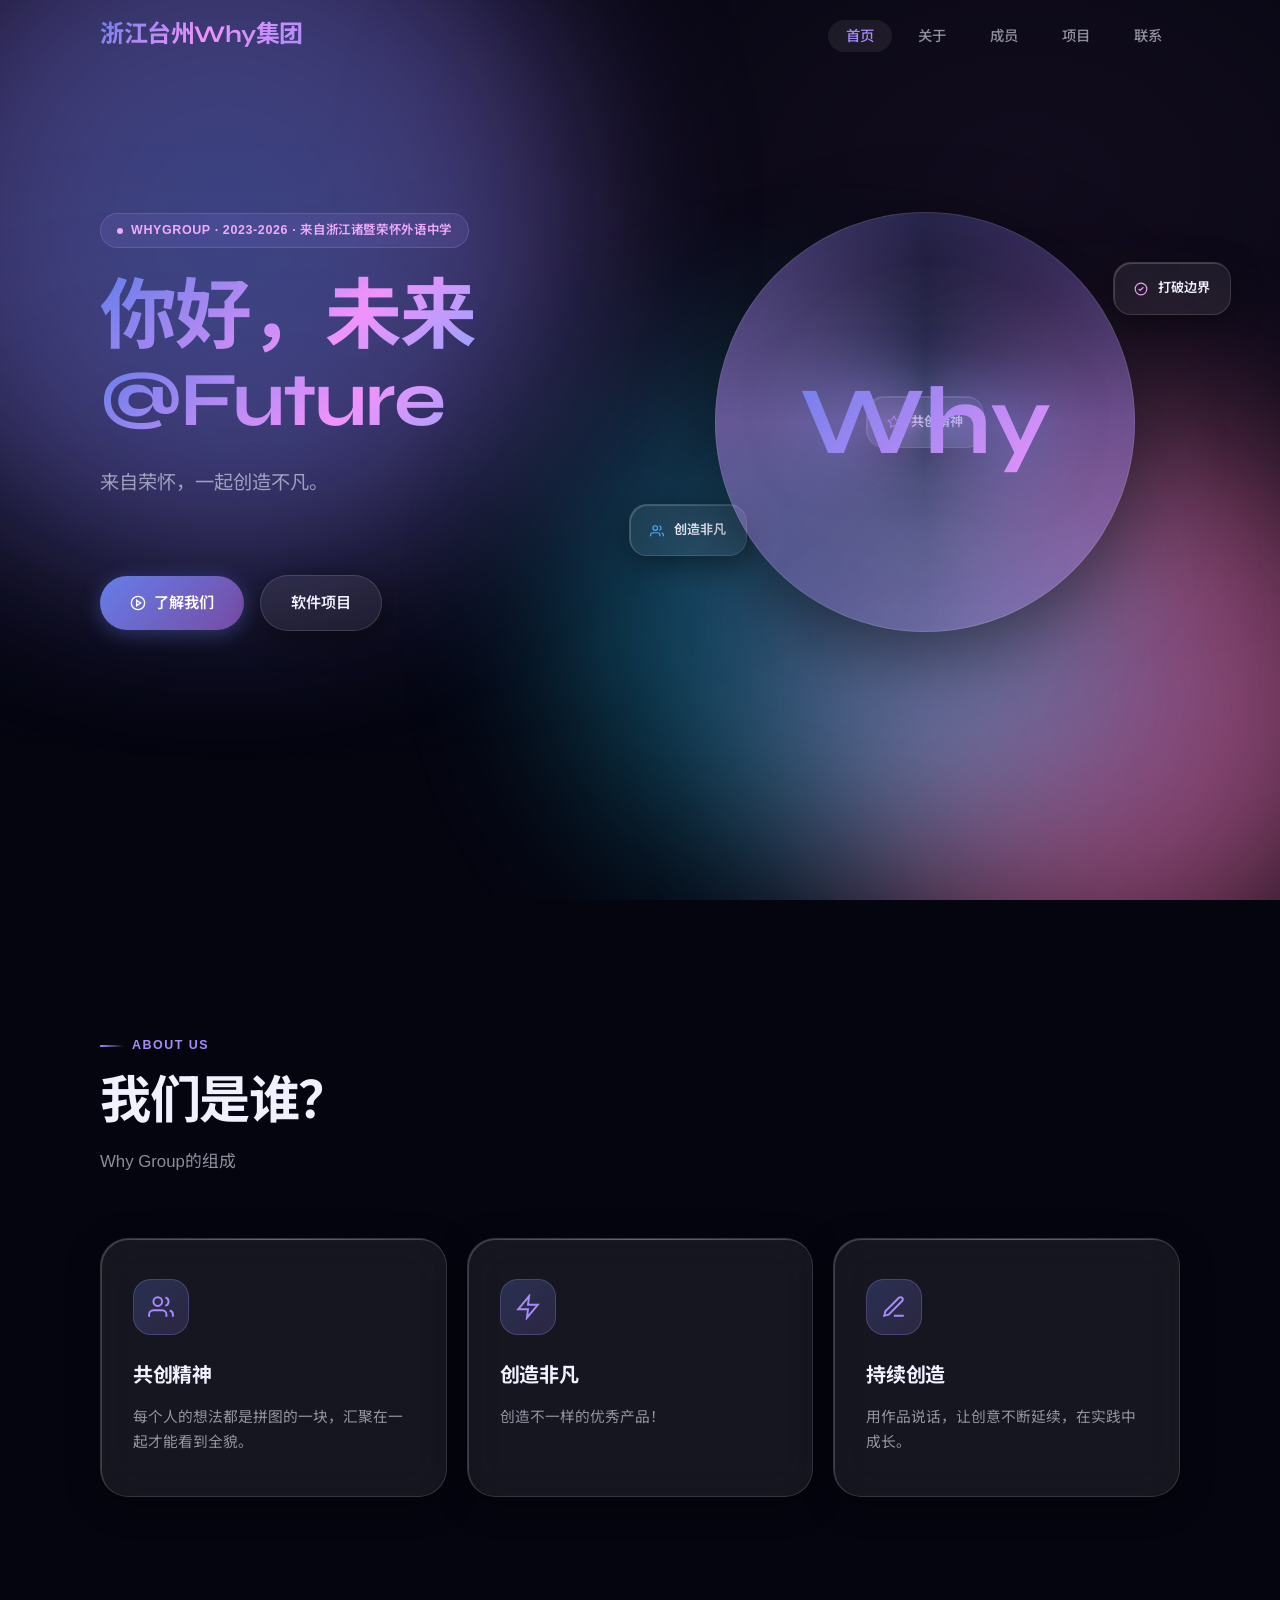
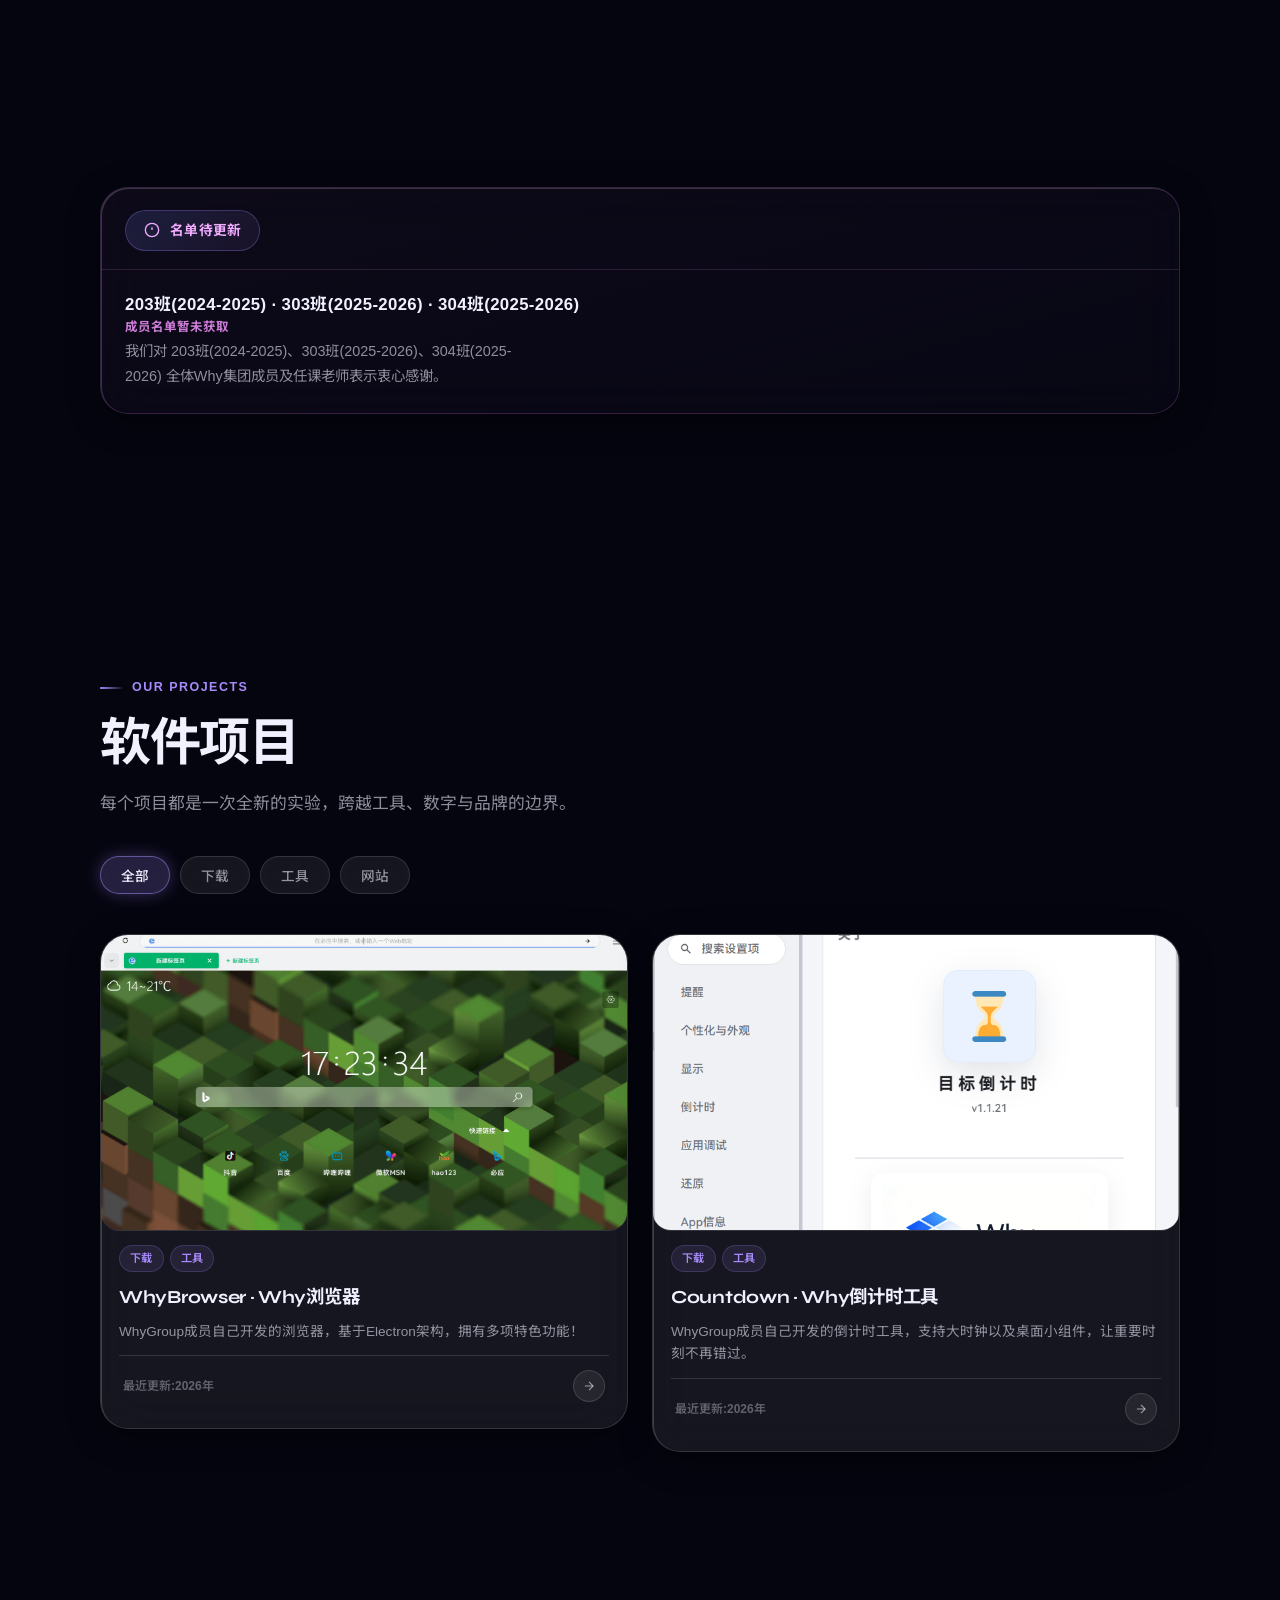
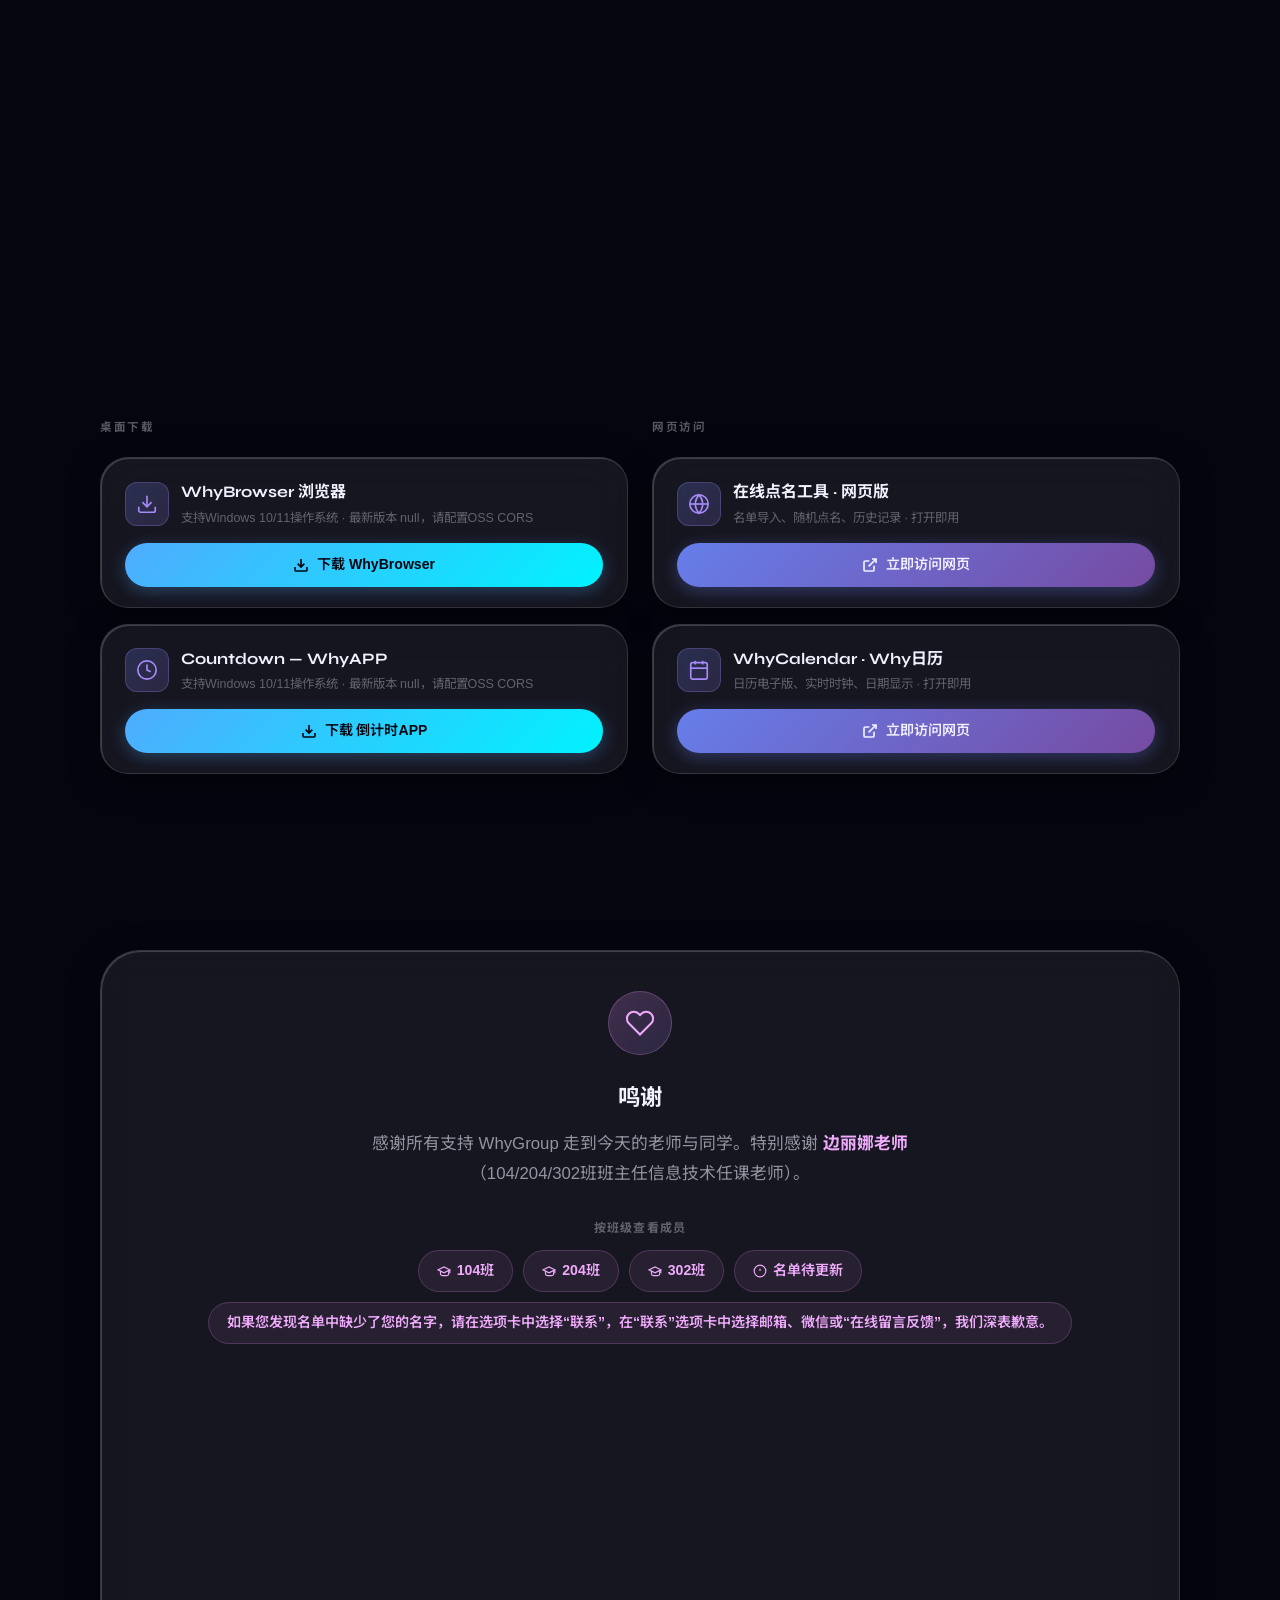
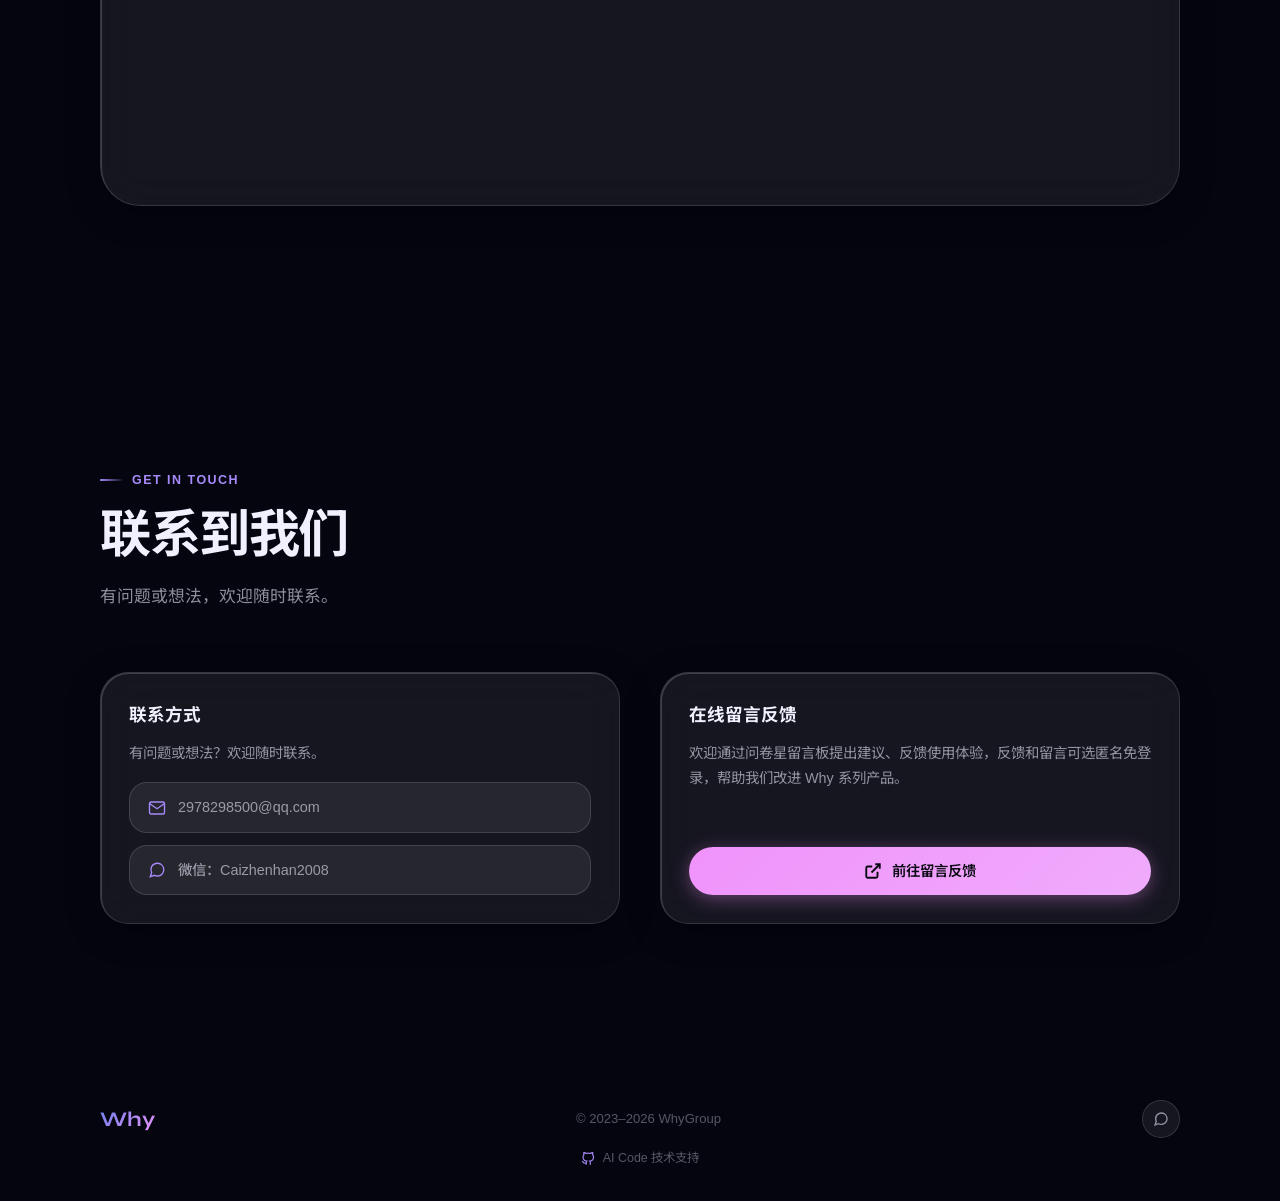
==== commit d1077e4c: "Add files via upload" ====
--- a/index.html
+++ b/index.html
@@ -204,7 +204,7 @@
                 <dt>副班主任 / 任课老师</dt>
                 <dd>周丽君（英语）</dd>
                 <dt>任课老师</dt>
-                <dd>史川秀子（信息技术） · 季钰堃（通用技术） · 张意佳 · 王雨薇（政治） · 李雨杰 · 刘伟宁（地理） · 郭珍珍（生物） · 王姝（历史） · 詹超杰（化学） · 徐腾杰（体育） · 孙艺珂（物理） · 周旖（语文） · 申秀霞（数学）</dd>
+                <dd>史川秀子（信息技术） · 季钰堃（通用技术） · 张意佳 · 王雨薇（政治） · 李雨杰 · 刘伟宁（地理） · 郭珍珍（生物） · 王姝（历史） · 詹超杰（化学） · 徐腾杰（体育） · 孙艺珂（物理） · 周旖（语文） · 申秀霞（数学） · 陈姚佳（美术）</dd>
               </dl>
             </section>
           </div>
@@ -240,7 +240,7 @@
                 <dt>副班主任 / 任课老师</dt>
                 <dd>詹珍怡（生物）</dd>
                 <dt>任课老师</dt>
-                <dd>王雨薇 · 徐锦（政治） · 唐诗楠 · 郑伽珲（通用技术） · 徐夏（语文） · 周纯如（数学） · 周丽君（英语） · 程意林（地理） · 于冰（历史） · 许汀杰（物理） · 徐腾杰（体育） · 叶立颖（西班牙语）</dd>
+                <dd>王雨薇 · 徐锦（政治） · 唐诗楠 · 郑伽珲（通用技术） · 徐夏（语文） · 周纯如（数学） · 周丽君（英语） · 程意林（地理） · 于冰（历史） · 许汀杰（物理） · 徐腾杰（体育） · 叶立颖（西班牙语） · 寿心羽（音乐）</dd>
               </dl>
             </section>
           </div>
@@ -276,7 +276,7 @@
                 <dt>副班主任 / 任课老师</dt>
                 <dd>金丽莎（英语）</dd>
                 <dt>任课老师</dt>
-                <dd>徐夏（语文） · 袁晶琳（数学） · 徐锦（政治） · 汪家芳（地理） · 唐景雄（历史） · 营逍（物理） · 郑伽珲（通用技术） · 徐腾杰（体育） · 严秀琪（日语） · 叶立颖（西班牙语）</dd>
+                <dd>徐夏（语文） · 袁晶琳（数学） · 徐锦（政治） · 汪家芳（地理） · 唐景雄（历史） · 营逍（物理） · 郑伽珲（通用技术） · 徐腾杰（体育） · 严秀琪（日语） · 叶立颖（西班牙语） · 寿心羽（音乐）</dd>
               </dl>
             </section>
           </div>
@@ -441,7 +441,7 @@
               </div>
               <a href="RollCallSystem/index.html" class="btn-visit" target="_blank">
                 <svg viewBox="0 0 24 24"><path d="M18 13v6a2 2 0 0 1-2 2H5a2 2 0 0 1-2-2V8a2 2 0 0 1 2-2h6"/><polyline points="15 3 21 3 21 9"/><line x1="10" y1="14" x2="21" y2="3"/></svg>
-                立即访问
+                立即访问网页
               </a>
             </div>
 
@@ -457,7 +457,7 @@
               </div>
               <a href="WhyCalendar/index.html" class="btn-visit" target="_blank">
                 <svg viewBox="0 0 24 24"><path d="M18 13v6a2 2 0 0 1-2 2H5a2 2 0 0 1-2-2V8a2 2 0 0 1 2-2h6"/><polyline points="15 3 21 3 21 9"/><line x1="10" y1="14" x2="21" y2="3"/></svg>
-                立即访问
+                立即访问网页
               </a>
             </div>
           </div>
@@ -500,6 +500,7 @@
               <svg viewBox="0 0 24 24"><circle cx="12" cy="12" r="10"/><line x1="12" y1="8" x2="12" y2="12"/><line x1="12" y1="16" x2="12.01" y2="16"/></svg>
               名单待更新
             </a>
+            <a href="#contact" class="thanks-pill" style="text-decoration:none; cursor:pointer;">如果您发现名单中缺少了您的名字，请在选项卡中选择“联系”，在“联系”选项卡中选择邮箱、微信或“在线留言反馈”，我们深表歉意。</a>
           </div>
         </div>
 
@@ -553,7 +554,7 @@
 
         <div class="contact-feedback reveal reveal-delay-2">
           <div class="contact-info-card glass">
-            <h3>留言反馈</h3>
+            <h3>在线留言反馈</h3>
             <p>欢迎通过问卷星留言板提出建议、反馈使用体验，反馈和留言可选匿名免登录，帮助我们改进 Why 系列产品。</p>
             <a
               href="https://www.wenjuan.com/s/UZBZJvOS8mN/"
